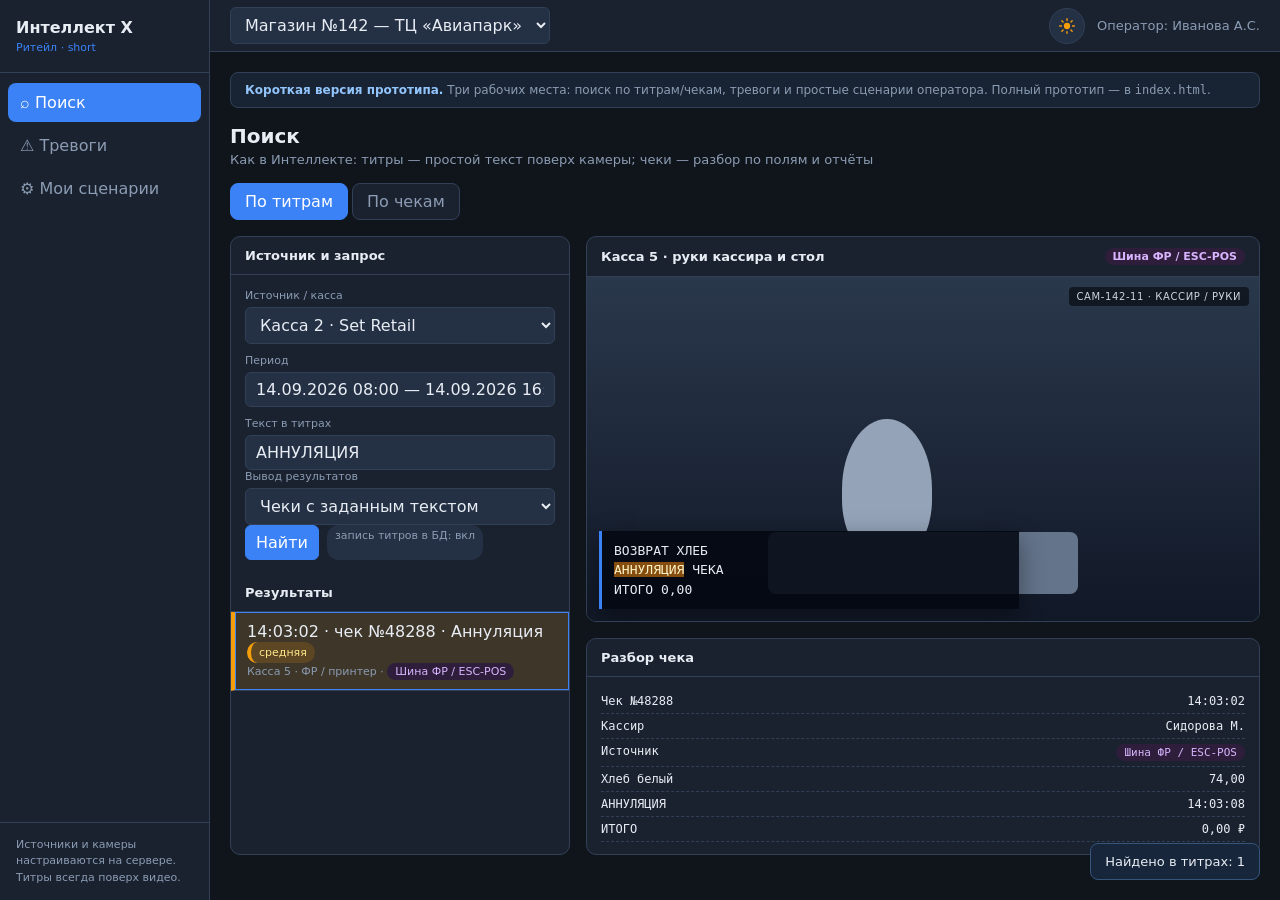
==== prototype/short_version.html @ a4938343 "short_version.html" ====
<!DOCTYPE html>
<html lang="ru" data-theme="dark">
<head>
  <meta charset="UTF-8">
  <meta name="viewport" content="width=device-width, initial-scale=1.0">
  <title>Интеллект X — Ритейл · короткая версия</title>
  <style>
    :root, html[data-theme="dark"] {
      --bg: #10151c;
      --surface: #1a2230;
      --surface2: #243044;
      --border: #314057;
      --text: #e8edf4;
      --muted: #8b9cb3;
      --accent: #3b82f6;
      --danger: #ef4444;
      --warning: #f59e0b;
      --success: #22c55e;
      --sidebar: 210px;
      --note-bg: #182433;
      --note-strong: #93c5fd;
      --toast-bg: #17263a;
      --toast-border: #35557d;
      --video-bg: #0a0e14;
      --caption-bg: rgba(3,7,18,.88);
      --cam-tag: #cbd5e1;
      --prio-high-bg: rgba(239,68,68,.16);
      --prio-high-border: #ef4444;
      --prio-high-text: #fecaca;
      --prio-mid-bg: rgba(245,158,11,.16);
      --prio-mid-border: #f59e0b;
      --prio-mid-text: #fde68a;
      --prio-low-bg: rgba(59,130,246,.16);
      --prio-low-border: #3b82f6;
      --prio-low-text: #bfdbfe;
      --src-pos-bg: #1e3a5f; --src-pos-fg: #93c5fd;
      --src-file-bg: #3b2f1e; --src-file-fg: #fcd34d;
      --src-fr-bg: #2e1e3b; --src-fr-fg: #d8b4fe;
      --src-kso-bg: #1e3b2f; --src-kso-fg: #6ee7b7;
      --src-ofd-bg: #1e2f3b; --src-ofd-fg: #7dd3fc;
      --src-scale-bg: #3b1e28; --src-scale-fg: #fda4af;
      --src-video-bg: #2a2438; --src-video-fg: #c4b5fd;
    }
    html[data-theme="light"] {
      --bg: #f3f5f8;
      --surface: #ffffff;
      --surface2: #eef2f7;
      --border: #d5deea;
      --text: #1c2430;
      --muted: #5b6b80;
      --accent: #2563eb;
      --danger: #dc2626;
      --warning: #d97706;
      --success: #16a34a;
      --note-bg: #e8f1ff;
      --note-strong: #1d4ed8;
      --toast-bg: #ffffff;
      --toast-border: #bfd0e8;
      --video-bg: #1a2330;
      --caption-bg: rgba(15,23,42,.88);
      --cam-tag: #e2e8f0;
      --prio-high-bg: #fee2e2;
      --prio-high-border: #dc2626;
      --prio-high-text: #991b1b;
      --prio-mid-bg: #fef3c7;
      --prio-mid-border: #d97706;
      --prio-mid-text: #92400e;
      --prio-low-bg: #dbeafe;
      --prio-low-border: #2563eb;
      --prio-low-text: #1e40af;
      --src-pos-bg: #dbeafe; --src-pos-fg: #1d4ed8;
      --src-file-bg: #fef3c7; --src-file-fg: #92400e;
      --src-fr-bg: #ede9fe; --src-fr-fg: #6d28d9;
      --src-kso-bg: #d1fae5; --src-kso-fg: #047857;
      --src-ofd-bg: #e0f2fe; --src-ofd-fg: #0369a1;
      --src-scale-bg: #ffe4e6; --src-scale-fg: #be123c;
      --src-video-bg: #ede9fe; --src-video-fg: #5b21b6;
    }
    * { box-sizing: border-box; margin: 0; padding: 0; }
    body {
      font-family: "Segoe UI", system-ui, sans-serif;
      background: var(--bg);
      color: var(--text);
      min-height: 100vh;
      display: flex;
    }
    button, select, input { font: inherit; }
    .sidebar {
      width: var(--sidebar);
      background: var(--surface);
      border-right: 1px solid var(--border);
      display: flex;
      flex-direction: column;
      flex-shrink: 0;
    }
    .logo { padding: 18px 16px; border-bottom: 1px solid var(--border); font-weight: 700; }
    .logo span { display: block; margin-top: 4px; color: var(--accent); font-size: 11px; font-weight: 500; }
    .nav { padding: 10px 8px; flex: 1; }
    .nav-item {
      width: 100%; display: flex; align-items: center; gap: 10px;
      padding: 10px 12px; margin-bottom: 4px; border: 0; border-radius: 8px;
      background: none; color: var(--muted); text-align: left; cursor: pointer;
    }
    .nav-item:hover { background: var(--surface2); color: var(--text); }
    .nav-item.active { background: var(--accent); color: #fff; }
    .sidebar-footer { padding: 14px 16px; border-top: 1px solid var(--border); font-size: 11px; color: var(--muted); line-height: 1.5; }
    .main { flex: 1; min-width: 0; display: flex; flex-direction: column; }
    .topbar {
      height: 52px; padding: 0 20px; display: flex; align-items: center; justify-content: space-between;
      background: var(--surface); border-bottom: 1px solid var(--border);
    }
    .store-select, .field, .btn {
      background: var(--surface2); border: 1px solid var(--border); color: var(--text);
      border-radius: 6px; padding: 7px 10px;
    }
    .content { flex: 1; overflow: auto; padding: 20px; }
    .screen { display: none; }
    .screen.active { display: block; }
    h1 { font-size: 20px; font-weight: 600; }
    .subtitle { color: var(--muted); font-size: 13px; margin: 4px 0 16px; }
    .topbar-right { display: flex; align-items: center; gap: 12px; }
    .theme-btn {
      width: 36px; height: 36px; border-radius: 50%;
      border: 1px solid var(--border); background: var(--surface2);
      color: var(--warning); display: grid; place-items: center; cursor: pointer;
    }
    .theme-btn:hover { border-color: var(--warning); }
    .theme-btn svg { width: 18px; height: 18px; fill: currentColor; }
    html[data-theme="light"] .theme-btn { color: #ca8a04; background: #fff7d6; }
    .note {
      background: var(--note-bg); border: 1px solid var(--border); border-radius: 8px;
      padding: 10px 14px; font-size: 12px; color: var(--muted); margin-bottom: 16px;
    }
    .note strong { color: var(--note-strong); }
    .panel { background: var(--surface); border: 1px solid var(--border); border-radius: 10px; overflow: hidden; }
    .panel-h {
      display: flex; justify-content: space-between; align-items: center; gap: 10px;
      padding: 11px 14px; border-bottom: 1px solid var(--border); font-size: 13px; font-weight: 600;
    }
    .mode-switch { display: flex; gap: 4px; margin-bottom: 16px; }
    .mode-btn {
      padding: 8px 14px; border-radius: 8px; border: 1px solid var(--border);
      background: var(--surface); color: var(--muted); cursor: pointer;
    }
    .mode-btn.active { background: var(--accent); border-color: var(--accent); color: #fff; }
    .workspace { display: grid; grid-template-columns: 340px 1fr; gap: 16px; }
    .form-stack { display: grid; gap: 10px; padding: 14px; }
    .form-group label { display: block; font-size: 11px; color: var(--muted); margin-bottom: 5px; }
    .field, .store-select { width: 100%; }
    .btn { cursor: pointer; }
    .btn-primary { background: var(--accent); border-color: var(--accent); color: #fff; }
    .btn-ghost { background: transparent; }
    .btn-danger { background: transparent; color: #fca5a5; border-color: #7f1d1d; }
    .row { display: flex; gap: 8px; flex-wrap: wrap; }
    .video {
      position: relative; aspect-ratio: 16/8.2; background: var(--video-bg);
      display: flex; align-items: center; justify-content: center; overflow: hidden;
    }
    .video-scene { position: absolute; inset: 0; }
    .video-scene::before, .video-scene::after { content: ""; position: absolute; border-radius: 50% 50% 42% 42%; }
    .video-scene.cashier { background: linear-gradient(#2a384c, #111827); }
    .video-scene.cashier::before { width: 90px; height: 140px; left: 38%; bottom: 18%; background: #94a3b8; }
    .video-scene.cashier::after { width: 46%; height: 18%; left: 27%; bottom: 8%; background: #64748b; border-radius: 8px; }
    .video-scene.pair { background: linear-gradient(#2a384c, #111827); }
    .video-scene.pair::before { width: 80px; height: 130px; left: 28%; bottom: 16%; background: #94a3b8; }
    .video-scene.pair::after { width: 80px; height: 130px; left: 54%; bottom: 16%; background: #fca5a5; }
    .video-scene.gate { background: linear-gradient(#2a384c, #111827); }
    .video-scene.gate::before, .video-scene.gate::after { width: 18px; height: 70%; top: 15%; background: #ef4444; border-radius: 4px; }
    .video-scene.gate::before { left: 22%; }
    .video-scene.gate::after { right: 22%; }
    .cam-tag {
      position: absolute; top: 10px; right: 10px; z-index: 2;
      font-size: 10px; letter-spacing: .06em; color: var(--cam-tag);
      background: rgba(0,0,0,.55); padding: 4px 8px; border-radius: 4px;
    }
    .caption {
      position: absolute; left: 12px; bottom: 12px; z-index: 2; width: min(420px, calc(100% - 24px));
      background: var(--caption-bg); border-left: 3px solid var(--accent); color: #e8edf4;
      padding: 10px 12px; font-family: Consolas, "Cascadia Mono", monospace;
      font-size: 13px; line-height: 1.5; white-space: pre-wrap;
      box-shadow: 0 8px 24px rgba(0,0,0,.4);
    }
    .caption .hit { background: #854d0e; color: #fef3c7; }
    .caption .risk { color: #fca5a5; font-weight: 700; }
    .source {
      display: inline-flex; align-items: center; gap: 6px;
      font-size: 11px; border-radius: 12px; padding: 2px 8px; white-space: nowrap;
    }
    .src-pos { background: var(--src-pos-bg); color: var(--src-pos-fg); }
    .src-file { background: var(--src-file-bg); color: var(--src-file-fg); }
    .src-fr { background: var(--src-fr-bg); color: var(--src-fr-fg); }
    .src-kso { background: var(--src-kso-bg); color: var(--src-kso-fg); }
    .src-ofd { background: var(--src-ofd-bg); color: var(--src-ofd-fg); }
    .src-scale { background: var(--src-scale-bg); color: var(--src-scale-fg); }
    .src-video { background: var(--src-video-bg); color: var(--src-video-fg); }
    .prio-high { background: var(--prio-high-bg); border-left: 4px solid var(--prio-high-border); }
    .prio-mid { background: var(--prio-mid-bg); border-left: 4px solid var(--prio-mid-border); }
    .prio-low { background: var(--prio-low-bg); border-left: 4px solid var(--prio-low-border); }
    .chip.prio-high { background: var(--prio-high-bg); color: var(--prio-high-text); }
    .chip.prio-mid { background: var(--prio-mid-bg); color: var(--prio-mid-text); }
    .chip.prio-low { background: var(--prio-low-bg); color: var(--prio-low-text); }
    .legend { display: flex; gap: 8px; flex-wrap: wrap; margin: -6px 0 16px; }
    tr.prio-high td, tr.prio-mid td, tr.prio-low td { background: inherit; }
    table { width: 100%; border-collapse: collapse; font-size: 12px; }
    th, td { padding: 9px 12px; text-align: left; border-bottom: 1px solid var(--border); }
    th { color: var(--muted); font-weight: 500; }
    tr.clickable { cursor: pointer; }
    tr.clickable:hover td, tr.clickable.active td { background: rgba(59,130,246,.12); }
    .result-item, .alert-item, .scenario-item {
      padding: 10px 12px; border-bottom: 1px solid var(--border); cursor: pointer;
    }
    .result-item:hover, .alert-item:hover, .scenario-item:hover,
    .result-item.active, .alert-item.active, .scenario-item.active { box-shadow: inset 0 0 0 1px var(--accent); }
    .scenario-item:hover, .scenario-item.active { background: var(--surface2); }
    .meta { color: var(--muted); font-size: 11px; margin-top: 3px; }
    .receipt { padding: 12px 14px; font-family: Consolas, "Cascadia Mono", monospace; font-size: 12px; }
    .receipt-line { display: flex; justify-content: space-between; padding: 5px 0; border-bottom: 1px dashed var(--border); }
    .chip { font-size: 11px; padding: 4px 8px; border-radius: 12px; background: var(--surface2); color: var(--muted); }
    .severity { width: 4px; border-radius: 2px; }
    .sev-high { background: var(--danger); }
    .sev-mid { background: var(--warning); }
    .sev-low { background: var(--accent); }
    .alert-row { display: grid; grid-template-columns: 4px 1fr auto; gap: 10px; align-items: start; }
    .grid-2 { display: grid; grid-template-columns: minmax(280px, 1fr) minmax(360px, 1fr); gap: 16px; }
    .alerts-grid { grid-template-columns: minmax(300px, 420px) minmax(0, 1fr); }
    .hidden { display: none !important; }
    .toast {
      position: fixed; right: 20px; bottom: 20px; z-index: 20;
      padding: 10px 14px; border-radius: 8px; border: 1px solid var(--toast-border);
      background: var(--toast-bg); color: var(--text); font-size: 13px; opacity: 0; transform: translateY(8px); transition: .2s;
    }
    .toast.show { opacity: 1; transform: none; }
    @media (max-width: 1100px) {
      .workspace, .grid-2 { grid-template-columns: 1fr; }
      .sidebar { width: 64px; }
      .logo, .nav-item { font-size: 0; }
      .logo span, .sidebar-footer { display: none; }
      .nav-item { justify-content: center; }
    }
  </style>
</head>
<body>
  <aside class="sidebar">
    <div class="logo">
      Интеллект X
      <span>Ритейл · short</span>
    </div>
    <nav class="nav">
      <button class="nav-item active" data-screen="search">⌕ Поиск</button>
      <button class="nav-item" data-screen="alerts">⚠ Тревоги</button>
      <button class="nav-item" data-screen="scenarios">⚙ Мои сценарии</button>
    </nav>
    <div class="sidebar-footer">
      Источники и камеры настраиваются на сервере.<br>
      Титры всегда поверх видео.
    </div>
  </aside>

  <div class="main">
    <header class="topbar">
      <select class="store-select" style="width:auto;min-width:280px">
        <option>Магазин №142 — ТЦ «Авиапарк»</option>
        <option>Магазин №089 — СПб, Невский</option>
      </select>
      <div class="topbar-right">
        <button class="theme-btn" id="theme-btn" type="button" title="Светлая / тёмная тема" aria-label="Переключить тему">
          <svg viewBox="0 0 24 24" aria-hidden="true">
            <circle cx="12" cy="12" r="4.2"/>
            <path d="M12 2.2v2.4M12 19.4v2.4M2.2 12h2.4M19.4 12h2.4M5.1 5.1l1.7 1.7M17.2 17.2l1.7 1.7M5.1 18.9l1.7-1.7M17.2 6.8l1.7-1.7" fill="none" stroke="currentColor" stroke-width="1.8" stroke-linecap="round"/>
          </svg>
        </button>
        <span style="font-size:13px;color:var(--muted)">Оператор: Иванова А.С.</span>
      </div>
    </header>

    <div class="content">
      <div class="note">
        <strong>Короткая версия прототипа.</strong>
        Три рабочих места: поиск по титрам/чекам, тревоги и простые сценарии оператора.
        Полный прототип — в <code>index.html</code>.
      </div>

      <section id="screen-search" class="screen active">
        <h1>Поиск</h1>
        <p class="subtitle">Как в Интеллекте: титры — простой текст поверх камеры; чеки — разбор по полям и отчёты</p>

        <div class="mode-switch">
          <button class="mode-btn active" data-mode="captions">По титрам</button>
          <button class="mode-btn" data-mode="receipts">По чекам</button>
        </div>

        <div class="workspace">
          <div class="panel">
            <div class="panel-h">Источник и запрос</div>
            <div class="form-stack">
              <div class="form-group">
                <label>Источник / касса</label>
                <select id="source-select" class="field"></select>
              </div>
              <div class="form-group">
                <label>Период</label>
                <input class="field" value="14.09.2026 08:00 — 14.09.2026 16:00">
              </div>

              <div id="captions-query">
                <div class="form-group">
                  <label>Текст в титрах</label>
                  <input id="caption-q" class="field" value="АННУЛЯЦИЯ">
                </div>
                <div class="form-group">
                  <label>Вывод результатов</label>
                  <select class="field">
                    <option>Чеки с заданным текстом</option>
                    <option>Отдельные титры с заданным текстом</option>
                  </select>
                </div>
                <div class="row">
                  <button class="btn btn-primary" onclick="runCaptionSearch()">Найти</button>
                  <span class="chip">запись титров в БД: вкл</span>
                </div>
              </div>

              <div id="receipts-query" class="hidden">
                <div class="form-group">
                  <label>Тип отчёта</label>
                  <select id="report-type" class="field">
                    <option value="all">№01 Список всех чеков</option>
                    <option value="number">№04 Поиск по номеру чека</option>
                    <option value="cashier">№06 / №16 По кассиру</option>
                    <option value="sku">№07 / №15 По артикулу или товару</option>
                    <option value="and">№13 Список чеков по товарам (и)</option>
                    <option value="returns">Возвраты и аннуляции</option>
                    <option value="amount">Чеки по сумме</option>
                  </select>
                </div>
                <div id="report-params"></div>
                <button class="btn btn-primary" onclick="runReceiptSearch()">Найти</button>
              </div>
            </div>
            <div class="panel-h">Результаты</div>
            <div id="results"></div>
          </div>

          <div>
            <div class="panel" style="margin-bottom:16px">
              <div class="panel-h">
                <span id="player-title">Касса 2 · вид на кассира и руки</span>
                <span id="player-source" class="source src-pos">Кассовое ПО</span>
              </div>
              <div class="video">
                <div id="player-scene" class="video-scene cashier"></div>
                <div id="player-cam" class="cam-tag">CAM-142-09 · КАССИР / РУКИ</div>
                <div id="player-caption" class="caption"></div>
              </div>
            </div>
            <div class="panel">
              <div class="panel-h">Разбор чека</div>
              <div id="receipt-view"></div>
            </div>
          </div>
        </div>
      </section>

      <section id="screen-alerts" class="screen">
        <h1>Тревоги</h1>
        <p class="subtitle">События из конструктора сценариев: связка аналитики и чека либо только видео</p>
        <div class="legend">
          <span class="chip prio-high">высокая</span>
          <span class="chip prio-mid">средняя</span>
          <span class="chip prio-low">низкая</span>
        </div>
        <div class="grid-2 alerts-grid">
          <div class="panel">
            <div class="panel-h">Очередь · смена</div>
            <div id="alert-list"></div>
          </div>
          <div>
            <div class="panel" style="margin-bottom:16px">
              <div class="panel-h">
                <span id="alert-title">Выберите тревогу</span>
                <span id="alert-source" class="source src-video">Видео</span>
              </div>
              <div class="video">
                <div id="alert-scene" class="video-scene pair"></div>
                <div id="alert-cam" class="cam-tag">КАМЕРА</div>
                <div id="alert-caption" class="caption">Титры появятся, если у события есть кассовый поток</div>
              </div>
            </div>
            <div class="panel">
              <div class="panel-h">Почему сработало</div>
              <div id="alert-why" style="padding:14px;font-size:13px;line-height:1.6;color:var(--muted)"></div>
            </div>
          </div>
        </div>
      </section>

      <section id="screen-scenarios" class="screen">
        <h1>Мои сценарии</h1>
        <p class="subtitle">Серверные правила уже подключены. Оператор создаёт, правит и удаляет только свои простые сценарии</p>
        <div class="grid-2">
          <div class="panel">
            <div class="panel-h">Список</div>
            <div id="scenario-list"></div>
          </div>
          <div class="panel">
            <div class="panel-h" id="scenario-form-title">Новый сценарий</div>
            <div class="form-stack">
              <div class="form-group">
                <label>Название</label>
                <input id="sc-name" class="field" placeholder="Например, возврат без покупателя">
              </div>
              <div class="form-group">
                <label>Источник</label>
                <select id="sc-source" class="field"></select>
              </div>
              <div class="form-group">
                <label>Если на видео</label>
                <select id="sc-video" class="field">
                  <option value="customer">Есть покупатель в зоне кассы</option>
                  <option value="no-customer">Нет покупателя в зоне кассы</option>
                  <option value="hands-up">Поднятые руки в зоне рамок</option>
                  <option value="scan-move">Движение через зону сканера</option>
                  <option value="cash">Наличные в зоне кассы</option>
                  <option value="any">Любое / не учитывать</option>
                </select>
              </div>
              <div class="form-group">
                <label>И по чеку</label>
                <select id="sc-pos" class="field">
                  <option value="no-receipt">Нет чека / нет оплаты</option>
                  <option value="any-receipt">Есть чек или кассовая операция</option>
                  <option value="void">Аннуляция / возврат</option>
                  <option value="drawer">Открытие денежного ящика</option>
                  <option value="no-item">Нет добавления товара</option>
                  <option value="ignore">Не учитывать чек</option>
                </select>
              </div>
              <div class="form-group">
                <label>Окно, сек</label>
                <input id="sc-window" class="field" type="number" value="15">
              </div>
              <div class="row">
                <button class="btn btn-primary" onclick="saveScenario()">Сохранить</button>
                <button class="btn btn-ghost" onclick="resetScenario()">Сбросить</button>
                <button id="sc-delete" class="btn btn-danger hidden" onclick="deleteScenario()">Удалить</button>
              </div>
              <div class="meta">Серверные шаблоны: пронос над рамкой, расхождение КСО, быстрый набор в зале — только для использования, без правки.</div>
            </div>
          </div>
        </div>
      </section>
    </div>
  </div>

  <div id="toast" class="toast"></div>

  <script>
    const sources = [
      { id: "pos-2", name: "Касса 2 · Set Retail", kind: "pos", badge: "Кассовое ПО", cls: "src-pos", cam: "CAM-142-09 · КАССИР / РУКИ", scene: "cashier", view: "Касса 2 · вид на кассира и руки" },
      { id: "file-1c", name: "Касса 1 · выгрузка 1С", kind: "file", badge: "Файл 1С → Gateway", cls: "src-file", cam: "CAM-142-08 · КАССИР / ПОКУПАТЕЛЬ", scene: "pair", view: "Касса 1 · кассир и покупатель" },
      { id: "fr-5", name: "Касса 5 · ФР / принтер", kind: "fr", badge: "Шина ФР / ESC-POS", cls: "src-fr", cam: "CAM-142-11 · КАССИР / РУКИ", scene: "cashier", view: "Касса 5 · руки кассира и стол" },
      { id: "kso-2", name: "КСО-2", kind: "kso", badge: "КСО", cls: "src-kso", cam: "CAM-142-17 · СВЕРХУ, КСО + ПОКУПАТЕЛЬ", scene: "pair", view: "КСО-2 · сверху на площадку и покупателя" },
      { id: "ofd", name: "Сеть · лента ОФД", kind: "ofd", badge: "ОФД", cls: "src-ofd", cam: "CAM-142-09 · КАССИР / РУКИ", scene: "cashier", view: "Касса по ФН из ОФД · кассир и руки" },
      { id: "scale", name: "Весы у кассы 3", kind: "scale", badge: "Весовой терминал", cls: "src-scale", cam: "CAM-142-10 · КАССИР / ПОКУПАТЕЛЬ", scene: "pair", view: "Касса 3 · весы, кассир и покупатель" }
    ];

    const receipts = [
      { id: "48291", time: "14:12:41", source: "kso-2", cashier: "—", total: "259,90", status: "Тревога", sev: "high", text: "МОЛОКО 3.2%\nРАСХОЖДЕНИЕ X=5 / Y=1\nИТОГО 259,90", parsed: [["Хлеб белый ×1", "74,00"], ["Молоко 3.2% ×1", "89,90"], ["Расхождение X=5 / Y=1", "14:12:05"], ["ИТОГО", "259,90 ₽"]], hit: "РАСХОЖДЕНИЕ" },
      { id: "48290", time: "14:09:18", source: "pos-2", cashier: "Петров С.", total: "1 842,50", status: "Закрыт", text: "СКАНИРОВАНИЕ СЫР 45%\nОПЛАТА КАРТА\nИТОГО 1842,50", parsed: [["Сыр 45% ×1", "420,00"], ["Кофе зерно ×1", "890,00"], ["Оплата карта", "1 842,50"], ["ИТОГО", "1 842,50 ₽"]] },
      { id: "48288", time: "14:03:02", source: "fr-5", cashier: "Сидорова М.", total: "435,00", status: "Аннуляция", sev: "mid", text: "ВОЗВРАТ ХЛЕБ\nАННУЛЯЦИЯ ЧЕКА\nИТОГО 0,00", parsed: [["Хлеб белый", "74,00"], ["АННУЛЯЦИЯ", "14:03:08"], ["ИТОГО", "0,00 ₽"]], hit: "АННУЛЯЦИЯ" },
      { id: "48285", time: "13:48:10", source: "file-1c", cashier: "Петров С.", total: "719,30", status: "Импорт 1С", sev: "low", text: "ЧЕК ИЗ ВЫГРУЗКИ 1С\nВОЗВРАТ МОЛОКО\nИТОГО 719,30", parsed: [["Молоко 3.2%", "89,90"], ["Возврат", "13:48:10"], ["ИТОГО", "719,30 ₽"]], hit: "ВОЗВРАТ" },
      { id: "48280", time: "13:21:44", source: "ofd", cashier: "Козлов А.", total: "3 105,20", status: "ОФД", text: "ФД 118204  ФН 9999\nОПЛАТА НАЛ\nИТОГО 3105,20", parsed: [["Набор продуктов", "3 105,20"], ["Оплата нал", "3 105,20"], ["ИТОГО", "3 105,20 ₽"]] },
      { id: "W-104", time: "13:10:05", source: "scale", cashier: "Сидорова М.", total: "186,40", status: "Вес", text: "ВЕС 1.240 КГ\nБананы\nСУММА 186,40", parsed: [["Бананы 1,240 кг", "186,40"], ["ИТОГО", "186,40 ₽"]] }
    ];

    const alerts = [
      { id: "a1", time: "14:18", title: "Покупатель в зоне без чека", sev: "high", source: "kso-2", kind: "mix", caption: "14:18  ПОКУПАТЕЛЬ В ЗОНЕ\nЧЕК НЕ ОТКРЫТ\nОПЕРАЦИЙ НЕТ", why: "Аналитика: человек стоит у КСО дольше 20 сек. Чек не открыт и не закрыт. Типичный сценарий «обслуживание / набор без подтверждения покупки»." },
      { id: "a2", time: "14:03", title: "Чек без покупателя", sev: "high", source: "fr-5", kind: "mix", caption: "14:03  АННУЛЯЦИЯ ЧЕКА\nПОКУПАТЕЛЯ НЕТ\nИТОГО 0,00", why: "С шины ФР пришла аннуляция. Детектор присутствия в зоне покупателя не сработал 8 сек. Камера смотрит на кассира и руки — покупателя в кадре нет." },
      { id: "a3", time: "13:55", title: "Руки над рамкой на выходе", sev: "mid", source: null, cam: "CAM-142-01 · ВХОД / ВЫХОД", scene: "gate", view: "Рамки входа/выхода", kind: "video", why: "Только видеоаналитика. В зоне антикражных рамок человек с поднятыми руками — товар проносят поверх сканирующего контура. Кассового потока нет, титры не накладываются." },
      { id: "a4", time: "13:41", title: "Пронос мимо сканера", sev: "mid", source: "pos-2", kind: "mix", caption: "13:41  ДВИЖЕНИЕ У СКАНЕРА\nДОБАВЛЕНИЯ ТОВАРА НЕТ\nЧЕК №48290 ОТКРЫТ", why: "Движение товара через зону рук кассира есть, строка «добавление товара» в чеке не появилась за 2 сек." },
      { id: "a5", time: "13:22", title: "Ящик открыт без оплаты", sev: "mid", source: "pos-2", kind: "mix", caption: "13:22  ОТКРЫТИЕ ЯЩИКА\nОПЛАТЫ НЕТ\nПОКУПАТЕЛЯ НЕТ", why: "POS: открытие денежного ящика. В окне 15 сек нет оплаты наличными и нет покупателя." },
      { id: "a6", time: "12:58", title: "Быстрый набор у стеллажа", sev: "low", source: null, cam: "CAM-142-12 · ЗАЛ", scene: "pair", view: "Стеллаж молочной зоны", kind: "video", why: "Только аналитика зала: 4 движения руки к полке за 5 сек. Чека нет — событие готовит кражу до кассы." }
    ];

    let mode = "captions";
    let selectedReceipt = receipts[2];
    let editingScenario = null;
    let scenarios = [
      { id: 1, name: "Покупатель без чека на КСО", source: "kso-2", video: "customer", pos: "no-receipt", window: 20 },
      { id: 2, name: "Аннуляция без покупателя", source: "fr-5", video: "no-customer", pos: "void", window: 10 }
    ];

    function toast(text) {
      const el = document.getElementById("toast");
      el.textContent = text;
      el.classList.add("show");
      clearTimeout(window.toastTimer);
      window.toastTimer = setTimeout(() => el.classList.remove("show"), 2000);
    }

    function sourceById(id) { return sources.find(s => s.id === id); }

    function fillSourceSelects() {
      const opts = sources.map(s => `<option value="${s.id}">${s.name}</option>`).join("");
      document.getElementById("source-select").innerHTML = opts;
      document.getElementById("sc-source").innerHTML = `<option value="all">Все источники магазина</option>` + opts;
    }

    function highlight(text, hit) {
      if (!hit) return text;
      return text.replace(hit, `<span class="hit">${hit}</span>`);
    }

    function renderPlayer(receiptId) {
      const rec = receipts.find(r => r.id === receiptId) || selectedReceipt;
      selectedReceipt = rec;
      const src = sourceById(rec.source);
      document.getElementById("player-title").textContent = src.view;
      document.getElementById("player-source").className = "source " + src.cls;
      document.getElementById("player-source").textContent = src.badge;
      document.getElementById("player-scene").className = "video-scene " + src.scene;
      document.getElementById("player-cam").textContent = src.cam;
      document.getElementById("player-caption").innerHTML = highlight(rec.text, rec.hit);
      document.getElementById("receipt-view").innerHTML = `
        <div class="receipt">
          <div class="receipt-line"><span>Чек №${rec.id}</span><span>${rec.time}</span></div>
          <div class="receipt-line"><span>Кассир</span><span>${rec.cashier}</span></div>
          <div class="receipt-line"><span>Источник</span><span class="source ${src.cls}">${src.badge}</span></div>
          ${rec.parsed.map(([a,b]) => `<div class="receipt-line"><span>${a}</span><span>${b}</span></div>`).join("")}
        </div>`;
    }

    function prioClass(sev) { return sev ? "prio-" + sev : ""; }

    function resultHtml(list) {
      return list.map(r => {
        const src = sourceById(r.source);
        return `<div class="result-item ${prioClass(r.sev)} ${r.id === selectedReceipt.id ? "active" : ""}" onclick="renderPlayer('${r.id}'); markResult(this)">
          <div>${r.time} · чек №${r.id} · ${r.status}${r.sev ? ` <span class="chip ${prioClass(r.sev)}">${r.sev === "high" ? "высокая" : r.sev === "mid" ? "средняя" : "низкая"}</span>` : ""}</div>
          <div class="meta">${src.name} · <span class="source ${src.cls}">${src.badge}</span></div>
        </div>`;
      }).join("");
    }

    function markResult(el) {
      el.parentElement.querySelectorAll(".result-item").forEach(i => i.classList.remove("active"));
      el.classList.add("active");
      toast("Архив перемотан к титру");
    }

    function runCaptionSearch() {
      const q = document.getElementById("caption-q").value.toUpperCase();
      const srcId = document.getElementById("source-select").value;
      const found = receipts.filter(r => r.source === srcId && r.text.toUpperCase().includes(q));
      const list = found.length ? found : receipts.filter(r => r.text.toUpperCase().includes(q));
      document.getElementById("results").innerHTML = resultHtml(list.length ? list : receipts.slice(0, 3));
      if (list[0]) renderPlayer(list[0].id);
      toast("Найдено в титрах: " + (list.length || receipts.length));
    }

    function reportParams() {
      const type = document.getElementById("report-type").value;
      const map = {
        all: "",
        number: `<div class="form-group"><label>Номер чека</label><input class="field" value="48288"></div>`,
        cashier: `<div class="form-group"><label>Кассир</label><input class="field" value="Сидорова М."></div>`,
        sku: `<div class="form-group"><label>Артикул / товар</label><input class="field" value="МОЛОКО"></div>`,
        and: `<div class="form-group"><label>Товар 1</label><input class="field" value="Хлеб"></div><div class="form-group"><label>Товар 2</label><input class="field" value="Молоко"></div>`,
        returns: "",
        amount: `<div class="form-group"><label>Сумма от</label><input class="field" value="400"></div>`
      };
      document.getElementById("report-params").innerHTML = map[type];
    }

    function runReceiptSearch() {
      const type = document.getElementById("report-type").value;
      let list = receipts;
      if (type === "number") list = receipts.filter(r => r.id === "48288");
      if (type === "cashier") list = receipts.filter(r => r.cashier.includes("Сидорова"));
      if (type === "sku") list = receipts.filter(r => /МОЛОКО|Молоко/.test(r.text + r.parsed.join()));
      if (type === "returns") list = receipts.filter(r => /АННУЛЯЦИЯ|ВОЗВРАТ/.test(r.text));
      if (type === "and") list = receipts.filter(r => /Хлеб/.test(JSON.stringify(r.parsed)) && /Молоко|МОЛОКО/.test(r.text + JSON.stringify(r.parsed)));
      document.getElementById("results").innerHTML = `
        <table>
          <thead><tr><th>Время</th><th>Чек</th><th>Кассир</th><th>Сумма</th><th>Источник</th></tr></thead>
          <tbody>${list.map(r => {
            const src = sourceById(r.source);
            return `<tr class="clickable ${prioClass(r.sev)} ${r.id === selectedReceipt.id ? "active" : ""}" onclick="renderPlayer('${r.id}')">
              <td>${r.time}</td><td>№${r.id}</td><td>${r.cashier}</td><td>${r.total}</td>
              <td><span class="source ${src.cls}">${src.badge}</span>${r.sev ? ` <span class="chip ${prioClass(r.sev)}">${r.sev === "high" ? "высокая" : r.sev === "mid" ? "средняя" : "низкая"}</span>` : ""}</td></tr>`;
          }).join("")}</tbody>
        </table>`;
      if (list[0]) renderPlayer(list[0].id);
      toast("Отчёт построен: " + list.length + " чек.");
    }

    function renderAlerts() {
      document.getElementById("alert-list").innerHTML = alerts.map((a, i) => `
        <div class="alert-item ${prioClass(a.sev)} ${i === 0 ? "active" : ""}" onclick="openAlert('${a.id}', this)">
          <div class="alert-row">
            <div class="severity sev-${a.sev === "high" ? "high" : a.sev === "mid" ? "mid" : "low"}"></div>
            <div>
              <div>${a.title}</div>
              <div class="meta">${a.time} · ${a.kind === "video" ? "только аналитика" : "аналитика + чек"}</div>
            </div>
            <span class="chip ${prioClass(a.sev)}">${a.sev === "high" ? "высокая" : a.sev === "mid" ? "средняя" : "низкая"}</span>
          </div>
        </div>`).join("");
      openAlert(alerts[0].id);
    }

    function openAlert(id, el) {
      if (el) {
        document.querySelectorAll(".alert-item").forEach(i => i.classList.remove("active"));
        el.classList.add("active");
      }
      const a = alerts.find(x => x.id === id);
      const src = a.source ? sourceById(a.source) : null;
      document.getElementById("alert-title").innerHTML = `${a.title} <span class="chip ${prioClass(a.sev)}">${a.sev === "high" ? "высокая" : a.sev === "mid" ? "средняя" : "низкая"}</span>`;
      document.getElementById("alert-caption").style.borderLeftColor = a.sev === "high" ? "var(--prio-high-border)" : a.sev === "mid" ? "var(--prio-mid-border)" : "var(--prio-low-border)";
      document.getElementById("alert-scene").className = "video-scene " + (src ? src.scene : a.scene);
      document.getElementById("alert-cam").textContent = src ? src.cam : a.cam;
      const badge = document.getElementById("alert-source");
      if (src) {
        badge.className = "source " + src.cls;
        badge.textContent = src.badge;
        document.getElementById("alert-caption").innerHTML = a.caption || "Титры источника";
      } else {
        badge.className = "source src-video";
        badge.textContent = "Только видео";
        document.getElementById("alert-caption").textContent = "Кассового потока нет · титры не пишутся";
      }
      document.getElementById("alert-why").textContent = a.why;
    }

    function renderScenarios() {
      document.getElementById("scenario-list").innerHTML = scenarios.map(s => `
        <div class="scenario-item ${editingScenario === s.id ? "active" : ""}" onclick="editScenario(${s.id})">
          <div>${s.name}</div>
          <div class="meta">окно ${s.window} сек · ${s.source === "all" ? "все источники" : sourceById(s.source).name}</div>
        </div>`).join("") || `<div class="result-item"><div class="meta">Пока нет своих сценариев</div></div>`;
    }

    function editScenario(id) {
      const s = scenarios.find(x => x.id === id);
      editingScenario = id;
      document.getElementById("scenario-form-title").textContent = "Редактирование";
      document.getElementById("sc-name").value = s.name;
      document.getElementById("sc-source").value = s.source;
      document.getElementById("sc-video").value = s.video;
      document.getElementById("sc-pos").value = s.pos;
      document.getElementById("sc-window").value = s.window;
      document.getElementById("sc-delete").classList.remove("hidden");
      renderScenarios();
    }

    function resetScenario() {
      editingScenario = null;
      document.getElementById("scenario-form-title").textContent = "Новый сценарий";
      document.getElementById("sc-name").value = "";
      document.getElementById("sc-window").value = 15;
      document.getElementById("sc-delete").classList.add("hidden");
      renderScenarios();
    }

    function saveScenario() {
      const name = document.getElementById("sc-name").value.trim();
      if (!name) return toast("Укажите название");
      const data = {
        name,
        source: document.getElementById("sc-source").value,
        video: document.getElementById("sc-video").value,
        pos: document.getElementById("sc-pos").value,
        window: Number(document.getElementById("sc-window").value)
      };
      if (editingScenario) Object.assign(scenarios.find(s => s.id === editingScenario), data);
      else scenarios.push({ id: Date.now(), ...data });
      resetScenario();
      toast("Сценарий сохранён");
    }

    function deleteScenario() {
      scenarios = scenarios.filter(s => s.id !== editingScenario);
      resetScenario();
      toast("Сценарий удалён");
    }

    function showScreen(id) {
      document.querySelectorAll(".screen").forEach(s => s.classList.remove("active"));
      document.querySelectorAll(".nav-item").forEach(n => n.classList.remove("active"));
      document.getElementById("screen-" + id).classList.add("active");
      document.querySelector(`[data-screen="${id}"]`).classList.add("active");
    }

    document.querySelectorAll(".nav-item").forEach(btn => {
      btn.addEventListener("click", () => showScreen(btn.dataset.screen));
    });
    document.querySelectorAll(".mode-btn").forEach(btn => {
      btn.addEventListener("click", () => {
        mode = btn.dataset.mode;
        document.querySelectorAll(".mode-btn").forEach(b => b.classList.remove("active"));
        btn.classList.add("active");
        document.getElementById("captions-query").classList.toggle("hidden", mode !== "captions");
        document.getElementById("receipts-query").classList.toggle("hidden", mode !== "receipts");
        if (mode === "captions") runCaptionSearch();
        else runReceiptSearch();
      });
    });
    document.getElementById("source-select").addEventListener("change", () => {
      const rec = receipts.find(r => r.source === document.getElementById("source-select").value);
      if (rec) renderPlayer(rec.id);
    });
    document.getElementById("report-type").addEventListener("change", reportParams);

    function applyTheme(theme) {
      document.documentElement.setAttribute("data-theme", theme);
      localStorage.setItem("retail-theme", theme);
    }
    document.getElementById("theme-btn").addEventListener("click", () => {
      applyTheme(document.documentElement.getAttribute("data-theme") === "light" ? "dark" : "light");
    });
    applyTheme(localStorage.getItem("retail-theme") || "dark");

    fillSourceSelects();
    reportParams();
    renderPlayer(selectedReceipt.id);
    runCaptionSearch();
    renderAlerts();
    renderScenarios();
  </script>
</body>
</html>
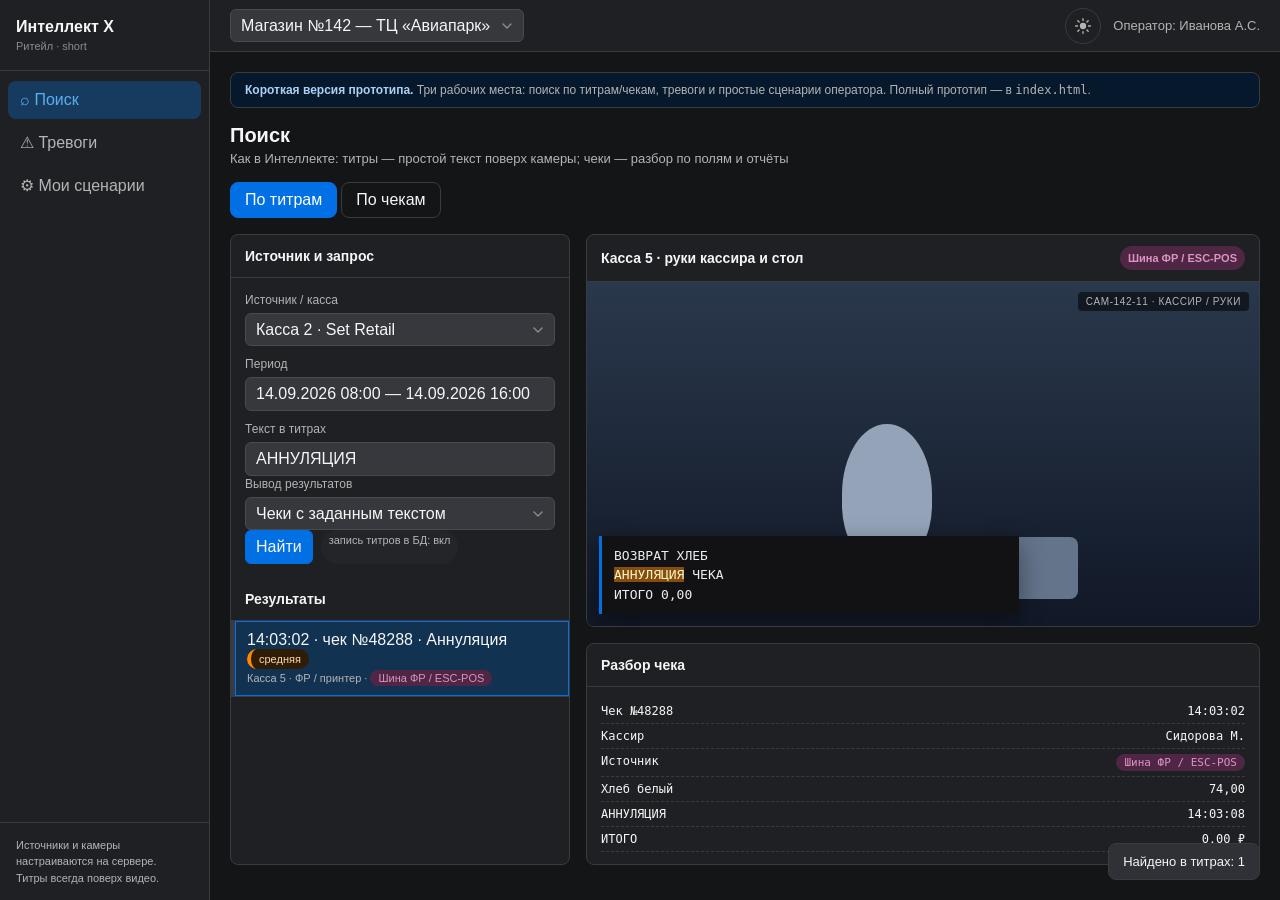
==== commit b9f44b6d: "+design-scheme" ====
--- a/prototype/short_version.html
+++ b/prototype/short_version.html
@@ -238,6 +238,7 @@
       .nav-item { justify-content: center; }
     }
   </style>
+  <link rel="stylesheet" href="../bridge.css">
 </head>
 <body>
   <aside class="sidebar">
--- a/bridge.css
+++ b/bridge.css
@@ -0,0 +1,426 @@
+/* ONE PSIM bridge for Retail prototypes (index.html + short_version.html).
+ * Load AFTER the page's own <style>. Markup, JS and layout stay untouched —
+ * only colour, font, radius, focus and control-state ladders.
+ *
+ * Procedure: ../ONE.PSIM.PrototypeKit/docs/RESTYLE-RULES.md (§0–§4).
+ */
+@import url("theme/one-psim.css");
+@import url("theme/native.css");
+
+/* native.css selectors are :where() (specificity 0). Prototype `select { background: … }`
+ * is a shorthand and would wipe the ComboBox arrow. Restore appearance + arrow here. */
+input[type="checkbox"],
+input[type="radio"] { appearance: none; }
+select.field,
+select.store-select,
+select {
+  appearance: none;
+  padding-right: 2rem;
+  background-image: url("data:image/svg+xml,%3Csvg xmlns='http://www.w3.org/2000/svg' viewBox='0 0 24 24' fill='none' stroke='%238C8C8C' stroke-width='2' stroke-linecap='round' stroke-linejoin='round'%3E%3Cpath d='m6 9 6 6 6-6'/%3E%3C/svg%3E");
+  background-repeat: no-repeat;
+  background-position: right 0.5rem center;
+  background-size: 1rem;
+}
+
+/* ---- §1 variable mapping ----------------------------------------------------
+ * index.html is dark-only (:root, no data-theme until the html hook).
+ * short_version.html toggles html[data-theme].
+ * Kit puts Light on :root; Dark lives on [data-theme=dark]. Mapping therefore
+ * repeats for :root / [data-theme=dark] so the full prototype stays Dark by default.
+ */
+:root,
+[data-theme="dark"],
+html[data-theme="dark"] {
+  --bg: var(--one-canvas);
+  --surface: var(--one-surface);
+  --surface2: var(--one-surface-muted);
+  --border: var(--one-border);
+  --text: var(--one-fg);
+  --muted: var(--one-fg-muted);
+  --accent: var(--one-accent);
+  --accent-hover: var(--one-primary-hover);
+  --danger: var(--one-danger);
+  --warning: var(--one-warning);
+  --success: var(--one-success-icon);
+
+  --note-bg: var(--one-info-bg);
+  --note-strong: var(--one-info-text);
+  --toast-bg: var(--one-popup);
+  --toast-border: var(--one-border);
+  --video-bg: var(--one-canvas);
+  --caption-bg: color-mix(in srgb, var(--one-canvas) 88%, #000);
+  --cam-tag: var(--one-fg-muted);
+
+  --prio-high-bg: var(--one-danger-bg);
+  --prio-high-border: var(--one-danger-icon);
+  --prio-high-text: var(--one-danger-text);
+  --prio-mid-bg: var(--one-warning-bg);
+  --prio-mid-border: var(--one-warning-icon);
+  --prio-mid-text: var(--one-warning-text);
+  --prio-low-bg: var(--one-info-bg);
+  --prio-low-border: var(--one-info-icon);
+  --prio-low-text: var(--one-info-text);
+
+  /* Category badges: palette tint recipe §2.2a (not feedback triples). Dark = 30% hue. */
+  --src-pos-bg: color-mix(in srgb, var(--one-palette-teal) 30%, var(--one-surface));
+  --src-pos-fg: color-mix(in srgb, var(--one-fg) 50%, var(--one-palette-teal));
+  --src-file-bg: color-mix(in srgb, var(--one-palette-purple) 30%, var(--one-surface));
+  --src-file-fg: color-mix(in srgb, var(--one-fg) 50%, var(--one-palette-purple));
+  --src-fr-bg: color-mix(in srgb, var(--one-palette-magenta) 30%, var(--one-surface));
+  --src-fr-fg: color-mix(in srgb, var(--one-fg) 50%, var(--one-palette-magenta));
+  --src-kso-bg: color-mix(in srgb, var(--one-palette-orange) 30%, var(--one-surface));
+  --src-kso-fg: color-mix(in srgb, var(--one-fg) 50%, var(--one-palette-orange));
+  --src-ofd-bg: color-mix(in srgb, var(--one-palette-teal) 30%, var(--one-surface));
+  --src-ofd-fg: color-mix(in srgb, var(--one-fg) 50%, var(--one-palette-teal));
+  --src-scale-bg: color-mix(in srgb, var(--one-palette-magenta) 30%, var(--one-surface));
+  --src-scale-fg: color-mix(in srgb, var(--one-fg) 50%, var(--one-palette-magenta));
+  --src-video-bg: color-mix(in srgb, var(--one-palette-purple) 30%, var(--one-surface));
+  --src-video-fg: color-mix(in srgb, var(--one-fg) 50%, var(--one-palette-purple));
+}
+
+[data-theme="light"],
+html[data-theme="light"] {
+  --bg: var(--one-canvas);
+  --surface: var(--one-surface);
+  --surface2: var(--one-surface-muted);
+  --border: var(--one-surface-subtle);
+  --text: var(--one-fg);
+  --muted: var(--one-fg-muted);
+  --accent: var(--one-accent);
+  --accent-hover: var(--one-primary-hover);
+  --danger: var(--one-danger);
+  --warning: var(--one-warning);
+  --success: var(--one-success-icon);
+
+  --note-bg: var(--one-info-bg);
+  --note-strong: var(--one-info-text);
+  --toast-bg: var(--one-popup);
+  --toast-border: var(--one-border);
+  --video-bg: var(--one-canvas);
+  --caption-bg: color-mix(in srgb, #0b1017 88%, #000);
+  --cam-tag: var(--one-fg-muted);
+
+  --prio-high-bg: var(--one-danger-bg);
+  --prio-high-border: var(--one-danger-icon);
+  --prio-high-text: var(--one-danger-text);
+  --prio-mid-bg: var(--one-warning-bg);
+  --prio-mid-border: var(--one-warning-icon);
+  --prio-mid-text: var(--one-warning-text);
+  --prio-low-bg: var(--one-info-bg);
+  --prio-low-border: var(--one-info-icon);
+  --prio-low-text: var(--one-info-text);
+
+  --src-pos-bg: color-mix(in srgb, var(--one-palette-teal) 16%, var(--one-surface));
+  --src-pos-fg: color-mix(in srgb, var(--one-fg) 50%, var(--one-palette-teal));
+  --src-file-bg: color-mix(in srgb, var(--one-palette-purple) 16%, var(--one-surface));
+  --src-file-fg: color-mix(in srgb, var(--one-fg) 50%, var(--one-palette-purple));
+  --src-fr-bg: color-mix(in srgb, var(--one-palette-magenta) 16%, var(--one-surface));
+  --src-fr-fg: color-mix(in srgb, var(--one-fg) 50%, var(--one-palette-magenta));
+  --src-kso-bg: color-mix(in srgb, var(--one-palette-orange) 16%, var(--one-surface));
+  --src-kso-fg: color-mix(in srgb, var(--one-fg) 50%, var(--one-palette-orange));
+  --src-ofd-bg: color-mix(in srgb, var(--one-palette-teal) 16%, var(--one-surface));
+  --src-ofd-fg: color-mix(in srgb, var(--one-fg) 50%, var(--one-palette-teal));
+  --src-scale-bg: color-mix(in srgb, var(--one-palette-magenta) 16%, var(--one-surface));
+  --src-scale-fg: color-mix(in srgb, var(--one-fg) 50%, var(--one-palette-magenta));
+  --src-video-bg: color-mix(in srgb, var(--one-palette-purple) 16%, var(--one-surface));
+  --src-video-fg: color-mix(in srgb, var(--one-fg) 50%, var(--one-palette-purple));
+}
+
+body { font-family: var(--one-font-ui); background: var(--one-canvas); color: var(--one-fg); }
+
+/* Region boundaries (D-024): Light surface-subtle, Dark --one-border.
+ * --border on :root is already that pair; Dark index uses --one-border. */
+.sidebar,
+.topbar,
+.panel,
+.panel-header,
+.panel-h,
+.search-form { border-color: var(--border); }
+
+th, td,
+.alert-item, .result-item, .scenario-item, .pos-event, .receipt-line {
+  border-color: var(--one-table-row-divider);
+}
+
+/* ---- §2 rules variables cannot express -------------------------------------- */
+
+/* 2.2b panel titles = heading-sm, not tracked caps */
+.panel-header,
+.panel-h {
+  font: var(--one-type-heading-sm);
+  letter-spacing: var(--one-type-heading-sm-tracking);
+  text-transform: none;
+  color: var(--one-fg);
+}
+
+/* 2.3 selection by background only (list / table / receipt). Nav is the D-031 exception. */
+.receipt-row.selected td,
+.receipt-line.active,
+.receipt-line:hover,
+.result-item.active,
+.alert-item.active,
+.scenario-item.active,
+tr.clickable.active td {
+  background: var(--one-accent-soft);
+  color: var(--one-fg);
+}
+.receipt-line.risk { color: var(--one-danger-text); background: var(--one-danger-bg); }
+
+/* 2.5 control borders 1px */
+.field, .store-select, .btn, .btn-ghost, .btn-primary, .btn-danger,
+.mode-btn, .filter-chip, .theme-btn, input, select { border-width: 1px; }
+
+/* 2.6 focus: ring on buttons/nav/tabs; halo on fields */
+.btn:focus-visible,
+.btn-primary:focus-visible,
+.btn-ghost:focus-visible,
+.btn-danger:focus-visible,
+.nav-item:focus-visible,
+.mode-btn:focus-visible,
+.filter-chip:focus-visible,
+.theme-btn:focus-visible,
+.tab:focus-visible,
+.split-tab:focus-visible {
+  outline: 2px solid var(--one-focus-ring);
+  outline-offset: 2px;
+}
+.field:focus,
+.store-select:focus,
+input:not([type="checkbox"]):not([type="radio"]):not([type="range"]):focus,
+select:focus,
+textarea:focus {
+  background-color: var(--one-editor-focus);
+  border-color: var(--one-editor-border-focus);
+  box-shadow: 0 0 0 2px var(--one-focus-halo);
+  outline: none;
+}
+
+/* 2.6 field rest / hover / disabled (background-color, keep select arrow) */
+.field, .store-select,
+input:not([type="checkbox"]):not([type="radio"]):not([type="range"]),
+select, textarea {
+  background-color: var(--one-editor-bg);
+  border-color: var(--one-editor-border);
+  color: var(--one-fg);
+  border-radius: var(--one-radius-container);
+}
+.field:hover:not(:disabled):not(:focus),
+.store-select:hover:not(:disabled):not(:focus),
+input:not([type="checkbox"]):not([type="radio"]):not([type="range"]):hover:not(:disabled):not(:focus),
+select:hover:not(:disabled):not(:focus),
+textarea:hover:not(:disabled):not(:focus) {
+  background-color: var(--one-editor-hover);
+  border-color: var(--one-editor-border-hover);
+}
+input:disabled, select:disabled, textarea:disabled, .field:disabled {
+  background-color: var(--one-editor-disabled);
+  color: var(--one-fg-disabled);
+  border-color: var(--one-border);
+  opacity: 1;
+}
+
+.form-group label {
+  font: var(--one-type-label);
+  letter-spacing: var(--one-type-label-tracking);
+  color: var(--one-fg-muted);
+}
+
+/* 2.8 primary */
+.btn-primary {
+  background: var(--one-accent);
+  color: var(--one-accent-on);
+  border: 1px solid var(--one-accent);
+}
+.btn-primary:hover:not(:disabled) {
+  background: var(--one-primary-hover);
+  border-color: var(--one-primary-hover);
+  color: var(--one-accent-on);
+}
+.btn-primary:active:not(:disabled) {
+  background: var(--one-primary-pressed);
+  border-color: var(--one-primary-pressed);
+  color: var(--one-accent-on);
+}
+
+/* 2.8 outline / ghost — hover fill only; border and label unchanged */
+.btn-ghost {
+  background: transparent;
+  color: var(--one-fg);
+  border: 1px solid var(--one-border);
+}
+.btn-ghost:hover:not(:disabled) {
+  background: var(--one-control-hover);
+  color: var(--one-fg);
+  border-color: var(--one-border);
+}
+.btn-ghost:active:not(:disabled) {
+  background: var(--one-control-pressed);
+  border-color: var(--one-border);
+  color: var(--one-fg);
+}
+
+/* 2.8 subtle for unmarked .btn */
+.btn {
+  color: var(--one-fg);
+  border-radius: var(--one-radius-container);
+}
+.btn:hover:not(:disabled):not(.btn-primary):not(.btn-danger) {
+  background: var(--one-control-hover);
+  color: var(--one-fg);
+}
+.btn:active:not(:disabled):not(.btn-primary):not(.btn-danger) {
+  background: var(--one-control-pressed);
+}
+
+/* 2.8 ToggleButton: mode switch + filter chips (.active = selected) */
+.mode-btn,
+.filter-chip {
+  background: transparent;
+  color: var(--one-fg);
+  border: 1px solid var(--one-border);
+}
+.mode-btn:hover:not(.active),
+.filter-chip:hover:not(.active) {
+  background: var(--one-control-hover);
+  color: var(--one-fg);
+  border-color: var(--one-border);
+}
+.mode-btn.active,
+.filter-chip.active {
+  background: var(--one-accent);
+  color: var(--one-accent-on);
+  border-color: var(--one-accent);
+}
+.mode-btn.active:hover,
+.filter-chip.active:hover {
+  background: var(--one-primary-hover);
+  color: var(--one-accent-on);
+  border-color: var(--one-primary-hover);
+}
+.mode-btn.active:active,
+.filter-chip.active:active {
+  background: var(--one-primary-pressed);
+  color: var(--one-accent-on);
+}
+
+/* Theme button is a glyph action, not an on/off ToggleButton (same as IM). */
+.theme-btn {
+  background: transparent;
+  color: var(--one-fg-muted);
+  border: 1px solid var(--one-border);
+}
+.theme-btn:hover {
+  background: var(--one-control-hover);
+  color: var(--one-fg);
+  border-color: var(--one-border);
+}
+.theme-btn:active { background: var(--one-control-pressed); color: var(--one-fg); }
+html[data-theme="light"] .theme-btn {
+  color: var(--one-fg-muted);
+  background: transparent;
+}
+html[data-theme="light"] .theme-btn:hover {
+  background: var(--one-control-hover);
+  color: var(--one-fg);
+}
+
+/* Side nav + in-page tabs = MuiTab / nav.selected (D-031), not primary fill */
+.nav-item { color: var(--one-fg-muted); }
+.nav-item:hover { background: var(--one-nav-hover); color: var(--one-fg); }
+.nav-item.active,
+.nav-item.active:hover {
+  background: var(--one-nav-selected-hover);
+  color: var(--one-nav-selected-text);
+}
+.tab { color: var(--one-fg-muted); }
+.tab:hover { background: var(--one-nav-hover); color: var(--one-fg); }
+.tab.active,
+.split-tab.active {
+  background: var(--one-nav-selected-hover);
+  color: var(--one-nav-selected-text);
+  border-bottom-color: var(--one-selected-indicator);
+}
+
+/* 2.8 danger has no Button appearance — palette D-012; label colour does not change */
+.btn-danger {
+  background: transparent;
+  color: var(--one-palette-red);
+  border: 1px solid var(--one-palette-red);
+}
+.btn-danger:hover:not(:disabled) {
+  background: color-mix(in srgb, var(--one-palette-red) 16%, var(--one-surface));
+  color: var(--one-palette-red);
+  border-color: var(--one-palette-red);
+}
+.btn-danger:active:not(:disabled) {
+  background: transparent;
+  color: var(--one-palette-red);
+  border-color: var(--one-palette-red);
+}
+
+/* 2.9 ComboBox options — native.css already; reinforce in case prototype wins */
+@supports (appearance: base-select) {
+  select option { color: var(--one-fg); }
+  select option:is(:hover, :focus) { background: var(--one-control-hover); color: var(--one-fg); }
+  select option:checked { background: var(--one-accent); color: var(--one-accent-on); }
+  select option:checked:hover { background: var(--one-primary-hover); color: var(--one-accent-on); }
+}
+
+/* 2.10 half-hover on rows that contain buttons */
+.alert-item:hover,
+.result-item:hover,
+.scenario-item:hover {
+  background: color-mix(in srgb, var(--one-control-hover) 50%, var(--one-surface));
+}
+
+/* 2.14 links — stylesheet cannot beat inline color on two index.html anchors */
+a {
+  color: var(--one-link);
+  font-weight: 600;
+  text-decoration: underline;
+  text-decoration-color: color-mix(in srgb, var(--one-link) 40%, transparent);
+}
+a:hover { text-decoration-color: var(--one-link); }
+a:focus-visible { outline: 2px solid var(--one-focus-ring); outline-offset: 2px; }
+
+/* Status health = feedback triples, not leftover hex */
+.health.ok { color: var(--one-success-text); background: var(--one-success-bg); }
+.health.warn { color: var(--one-warning-text); background: var(--one-warning-bg); }
+.health.err { color: var(--one-danger-text); background: var(--one-danger-bg); }
+
+/* Zone tags in index.html: category palette, not info/success/warning (D-039) */
+.tag-hall {
+  background: color-mix(in srgb, var(--one-palette-purple) 30%, var(--one-surface));
+  color: color-mix(in srgb, var(--one-fg) 50%, var(--one-palette-purple));
+}
+.tag-pos {
+  background: color-mix(in srgb, var(--one-palette-orange) 30%, var(--one-surface));
+  color: color-mix(in srgb, var(--one-fg) 50%, var(--one-palette-orange));
+}
+.tag-kso {
+  background: color-mix(in srgb, var(--one-palette-teal) 30%, var(--one-surface));
+  color: color-mix(in srgb, var(--one-fg) 50%, var(--one-palette-teal));
+}
+.tag-pos-module {
+  background: color-mix(in srgb, var(--one-palette-magenta) 30%, var(--one-surface));
+  color: color-mix(in srgb, var(--one-fg) 50%, var(--one-palette-magenta));
+}
+html[data-theme="light"] .tag-hall { background: color-mix(in srgb, var(--one-palette-purple) 16%, var(--one-surface)); }
+html[data-theme="light"] .tag-pos { background: color-mix(in srgb, var(--one-palette-orange) 16%, var(--one-surface)); }
+html[data-theme="light"] .tag-kso { background: color-mix(in srgb, var(--one-palette-teal) 16%, var(--one-surface)); }
+html[data-theme="light"] .tag-pos-module { background: color-mix(in srgb, var(--one-palette-magenta) 16%, var(--one-surface)); }
+
+/* Brand subtitle: chrome weight, not accent shout (D-023 family) */
+.logo span { color: var(--one-fg-subtle); }
+
+.panel { border-radius: var(--one-radius-window); }
+.chip { border-radius: var(--one-radius-pill); }
+
+.caption .risk-line,
+.caption .risk { color: var(--one-danger-text); }
+.kpi-delta.up { color: var(--one-danger); }
+.kpi-delta.down { color: var(--one-success-icon); }
+.badge-live { color: var(--one-success-icon); }
+.sev-high { background: var(--one-danger-icon); }
+.sev-mid { background: var(--one-warning-icon); }
+.sev-low { background: var(--one-info-icon); }
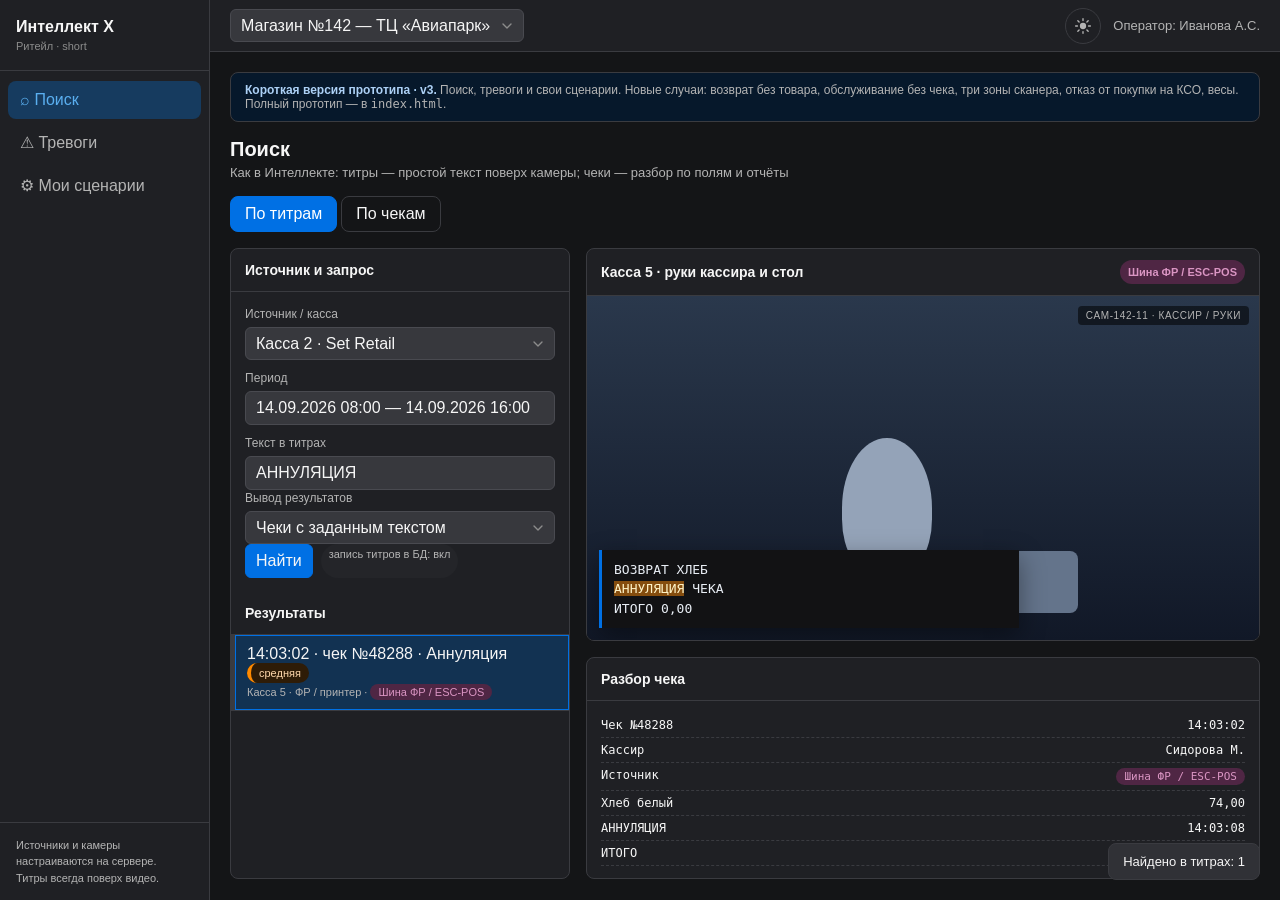
==== commit e883c466: "Structurising, + Spec v3" ====
--- a/prototype/short_version.html
+++ b/prototype/short_version.html
@@ -276,8 +276,8 @@
 
     <div class="content">
       <div class="note">
-        <strong>Короткая версия прототипа.</strong>
-        Три рабочих места: поиск по титрам/чекам, тревоги и простые сценарии оператора.
+        <strong>Короткая версия прототипа · v3.</strong>
+        Поиск, тревоги и свои сценарии. Новые случаи: возврат без товара, обслуживание без чека, три зоны сканера, отказ от покупки на КСО, весы.
         Полный прототип — в <code>index.html</code>.
       </div>
 
@@ -331,6 +331,7 @@
                     <option value="sku">№07 / №15 По артикулу или товару</option>
                     <option value="and">№13 Список чеков по товарам (и)</option>
                     <option value="returns">Возвраты и аннуляции</option>
+                    <option value="scale">Весовые штрихкоды без оплаты</option>
                     <option value="amount">Чеки по сумме</option>
                   </select>
                 </div>
@@ -419,20 +420,36 @@
                 <select id="sc-video" class="field">
                   <option value="customer">Есть покупатель в зоне кассы</option>
                   <option value="no-customer">Нет покупателя в зоне кассы</option>
+                  <option value="cashier">Есть кассир в зоне кассы</option>
                   <option value="hands-up">Поднятые руки в зоне рамок</option>
                   <option value="scan-move">Движение через зону сканера</option>
+                  <option value="three-zone">Рука: лента → сканер → укладка</option>
                   <option value="cash">Наличные в зоне кассы</option>
                   <option value="any">Любое / не учитывать</option>
                 </select>
               </div>
               <div class="form-group">
+                <label>И также</label>
+                <select id="sc-extra" class="field">
+                  <option value="ignore">Не учитывать</option>
+                  <option value="cashier">Есть кассир</option>
+                  <option value="cash">Наличные в зоне</option>
+                  <option value="x0">Товаров на площадке: 0</option>
+                  <option value="x-left">Товары остались после ухода (X, X−1, X−2)</option>
+                  <option value="three-zone">Три зоны сканера</option>
+                </select>
+              </div>
+              <div class="form-group">
                 <label>И по чеку</label>
                 <select id="sc-pos" class="field">
-                  <option value="no-receipt">Нет чека / нет оплаты</option>
+                  <option value="no-receipt">Нет чека / POS молчит</option>
                   <option value="any-receipt">Есть чек или кассовая операция</option>
-                  <option value="void">Аннуляция / возврат</option>
+                  <option value="return">Возврат товара</option>
+                  <option value="void">Аннуляция</option>
                   <option value="drawer">Открытие денежного ящика</option>
-                  <option value="no-item">Нет добавления товара</option>
+                  <option value="no-item">Нет добавления товара / нет «Честного знака»</option>
+                  <option value="scale-code">Выдан штрихкод с весов</option>
+                  <option value="same-weight">Совпадение веса двух штрихкодов</option>
                   <option value="ignore">Не учитывать чек</option>
                 </select>
               </div>
@@ -445,7 +462,7 @@
                 <button class="btn btn-ghost" onclick="resetScenario()">Сбросить</button>
                 <button id="sc-delete" class="btn btn-danger hidden" onclick="deleteScenario()">Удалить</button>
               </div>
-              <div class="meta">Серверные шаблоны: пронос над рамкой, расхождение КСО, быстрый набор в зале — только для использования, без правки.</div>
+              <div class="meta">Серверные шаблоны: пронос над рамкой, расхождение КСО, быстрый набор, трёхзонный пронос мимо сканера — только для использования, без правки.</div>
             </div>
           </div>
         </div>
@@ -471,24 +488,31 @@
       { id: "48288", time: "14:03:02", source: "fr-5", cashier: "Сидорова М.", total: "435,00", status: "Аннуляция", sev: "mid", text: "ВОЗВРАТ ХЛЕБ\nАННУЛЯЦИЯ ЧЕКА\nИТОГО 0,00", parsed: [["Хлеб белый", "74,00"], ["АННУЛЯЦИЯ", "14:03:08"], ["ИТОГО", "0,00 ₽"]], hit: "АННУЛЯЦИЯ" },
       { id: "48285", time: "13:48:10", source: "file-1c", cashier: "Петров С.", total: "719,30", status: "Импорт 1С", sev: "low", text: "ЧЕК ИЗ ВЫГРУЗКИ 1С\nВОЗВРАТ МОЛОКО\nИТОГО 719,30", parsed: [["Молоко 3.2%", "89,90"], ["Возврат", "13:48:10"], ["ИТОГО", "719,30 ₽"]], hit: "ВОЗВРАТ" },
       { id: "48280", time: "13:21:44", source: "ofd", cashier: "Козлов А.", total: "3 105,20", status: "ОФД", text: "ФД 118204  ФН 9999\nОПЛАТА НАЛ\nИТОГО 3105,20", parsed: [["Набор продуктов", "3 105,20"], ["Оплата нал", "3 105,20"], ["ИТОГО", "3 105,20 ₽"]] },
-      { id: "W-104", time: "13:10:05", source: "scale", cashier: "Сидорова М.", total: "186,40", status: "Вес", text: "ВЕС 1.240 КГ\nБананы\nСУММА 186,40", parsed: [["Бананы 1,240 кг", "186,40"], ["ИТОГО", "186,40 ₽"]] }
+      { id: "W-104", time: "13:10:05", source: "scale", cashier: "Сидорова М.", total: "186,40", status: "Вес", text: "ВЕС 1.240 КГ\nБАНАНЫ\nСУММА 186,40", parsed: [["Бананы 1,240 кг", "186,40"], ["ИТОГО", "186,40 ₽"]] },
+      { id: "W-201", time: "12:44:10", source: "scale", cashier: "—", total: "0,00", status: "Штрихкод без оплаты", sev: "high", text: "ВЕС 1.240 КГ\nБАНАНЫ\nШТРИХКОД ВЫДАН\nОПЛАТЫ НЕТ", parsed: [["Бананы 1,240 кг", "штрихкод"], ["Таймаут 12 мин", "не пробит"], ["ИТОГО", "0,00 ₽"]], hit: "ОПЛАТЫ НЕТ" }
     ];
 
     const alerts = [
-      { id: "a1", time: "14:18", title: "Покупатель в зоне без чека", sev: "high", source: "kso-2", kind: "mix", caption: "14:18  ПОКУПАТЕЛЬ В ЗОНЕ\nЧЕК НЕ ОТКРЫТ\nОПЕРАЦИЙ НЕТ", why: "Аналитика: человек стоит у КСО дольше 20 сек. Чек не открыт и не закрыт. Типичный сценарий «обслуживание / набор без подтверждения покупки»." },
-      { id: "a2", time: "14:03", title: "Чек без покупателя", sev: "high", source: "fr-5", kind: "mix", caption: "14:03  АННУЛЯЦИЯ ЧЕКА\nПОКУПАТЕЛЯ НЕТ\nИТОГО 0,00", why: "С шины ФР пришла аннуляция. Детектор присутствия в зоне покупателя не сработал 8 сек. Камера смотрит на кассира и руки — покупателя в кадре нет." },
-      { id: "a3", time: "13:55", title: "Руки над рамкой на выходе", sev: "mid", source: null, cam: "CAM-142-01 · ВХОД / ВЫХОД", scene: "gate", view: "Рамки входа/выхода", kind: "video", why: "Только видеоаналитика. В зоне антикражных рамок человек с поднятыми руками — товар проносят поверх сканирующего контура. Кассового потока нет, титры не накладываются." },
-      { id: "a4", time: "13:41", title: "Пронос мимо сканера", sev: "mid", source: "pos-2", kind: "mix", caption: "13:41  ДВИЖЕНИЕ У СКАНЕРА\nДОБАВЛЕНИЯ ТОВАРА НЕТ\nЧЕК №48290 ОТКРЫТ", why: "Движение товара через зону рук кассира есть, строка «добавление товара» в чеке не появилась за 2 сек." },
-      { id: "a5", time: "13:22", title: "Ящик открыт без оплаты", sev: "mid", source: "pos-2", kind: "mix", caption: "13:22  ОТКРЫТИЕ ЯЩИКА\nОПЛАТЫ НЕТ\nПОКУПАТЕЛЯ НЕТ", why: "POS: открытие денежного ящика. В окне 15 сек нет оплаты наличными и нет покупателя." },
-      { id: "a6", time: "12:58", title: "Быстрый набор у стеллажа", sev: "low", source: null, cam: "CAM-142-12 · ЗАЛ", scene: "pair", view: "Стеллаж молочной зоны", kind: "video", why: "Только аналитика зала: 4 движения руки к полке за 5 сек. Чека нет — событие готовит кражу до кассы." }
+      { id: "a1", time: "14:26", title: "Обслуживание без чека", sev: "high", source: "pos-2", kind: "mix", caption: "14:26  ПОКУПАТЕЛЬ И КАССИР\nНАЛИЧНЫЕ В ЗОНЕ\nPOS МОЛЧИТ 30 СЕК", why: "3.2.5. Детекторы покупателя и кассира сработали, наличные на столе есть, оплаты в POS нет 30 сек. Подозрение на обслуживание посетителя без чека." },
+      { id: "a2", time: "14:18", title: "Покупатель в зоне без чека", sev: "high", source: "kso-2", kind: "mix", caption: "14:18  ПОКУПАТЕЛЬ В ЗОНЕ\nЧЕК НЕ ОТКРЫТ\nОПЕРАЦИЙ НЕТ", why: "Аналитика: человек стоит у КСО дольше 20 сек. Чек не открыт и не закрыт. Типичный сценарий «обслуживание / набор без подтверждения покупки»." },
+      { id: "a3", time: "14:15", title: "Возврат при покупателе, товаров нет", sev: "high", source: "file-1c", kind: "mix", caption: "14:15  ВОЗВРАТ ТОВАРА\nПОКУПАТЕЛЬ ЕСТЬ\nX=0 НА КАССЕ", why: "3.2.2. POS: возврат. Покупатель в зоне есть, детектор подсчёта показывает 0 товаров. Возврат без товара на кассе." },
+      { id: "a4", time: "14:08", title: "Пронос мимо сканера, 3 зоны", sev: "mid", source: "pos-2", kind: "mix", caption: "14:08  ЛЕНТА → СКАНЕР → УКЛАДКА\nДОБАВЛЕНИЯ ТОВАРА НЕТ\nЧЕСТНЫЙ ЗНАК НЕТ", why: "3.2.6. Рука прошла зону ленты и сканера, в POS нет добавления товара и нет «Честного знака», затем рука в зоне укладки." },
+      { id: "a5", time: "14:03", title: "Чек без покупателя", sev: "high", source: "fr-5", kind: "mix", caption: "14:03  АННУЛЯЦИЯ ЧЕКА\nПОКУПАТЕЛЯ НЕТ\nИТОГО 0,00", why: "С шины ФР пришла аннуляция. Детектор присутствия в зоне покупателя не сработал 8 сек. Камера смотрит на кассира и руки — покупателя в кадре нет." },
+      { id: "a6", time: "13:58", title: "Неоплата весового товара", sev: "high", source: "scale", kind: "mix", caption: "13:58  ВЕС 1.240 КГ\nШТРИХКОД ВЫДАН\nОПЛАТЫ НЕТ 12 МИН", why: "3.2.17. Весы выдали штрихкод. За настроенные 12 минут товар не пробит ни на кассе, ни на КСО." },
+      { id: "a7", time: "13:56", title: "Совпадение веса весовых товаров", sev: "mid", source: "scale", kind: "mix", caption: "13:56  ВЕС 1.240 КГ\nШТРИХКОД 1 И ШТРИХКОД 2\nНАИМЕНОВАНИЯ РАЗНЫЕ", why: "3.2.18. Второй весовой штрихкод выдан с тем же весом 1,240 кг, что и предыдущий дорогой товар." },
+      { id: "a8", time: "13:50", title: "Отказ от покупки на КСО", sev: "mid", source: "kso-2", kind: "mix", caption: "13:50  ЧЕК НЕ ЗАКРЫТ\nУХОД С ЗОНЫ КСО\nX=3 ОСТАЛОСЬ", why: "3.2.13. Чек открыт, покупатель ушёл, на площадке по-прежнему 3 товара (допуск X−1 / X−2). Не путать с уносом (3.2.12), где после ухода X=0." },
+      { id: "a9", time: "13:41", title: "Руки над рамкой на выходе", sev: "mid", source: null, cam: "CAM-142-01 · ВХОД / ВЫХОД", scene: "gate", view: "Рамки входа/выхода", kind: "video", why: "Только видеоаналитика. В зоне антикражных рамок человек с поднятыми руками — товар проносят поверх сканирующего контура. Кассового потока нет, титры не накладываются." },
+      { id: "a10", time: "12:58", title: "Быстрый набор у стеллажа", sev: "low", source: null, cam: "CAM-142-12 · ЗАЛ", scene: "pair", view: "Стеллаж молочной зоны", kind: "video", why: "Только аналитика зала: 4 движения руки к полке за 5 сек. Чека нет — событие готовит кражу до кассы." }
     ];
 
     let mode = "captions";
     let selectedReceipt = receipts[2];
     let editingScenario = null;
     let scenarios = [
-      { id: 1, name: "Покупатель без чека на КСО", source: "kso-2", video: "customer", pos: "no-receipt", window: 20 },
-      { id: 2, name: "Аннуляция без покупателя", source: "fr-5", video: "no-customer", pos: "void", window: 10 }
+      { id: 1, name: "Покупатель без чека на КСО", source: "kso-2", video: "customer", extra: "ignore", pos: "no-receipt", window: 20 },
+      { id: 2, name: "Аннуляция без покупателя", source: "fr-5", video: "no-customer", extra: "ignore", pos: "void", window: 10 },
+      { id: 3, name: "Возврат при X=0", source: "file-1c", video: "customer", extra: "x0", pos: "return", window: 8 },
+      { id: 4, name: "Обслуживание без чека", source: "pos-2", video: "customer", extra: "cash", pos: "no-receipt", window: 30 }
     ];
 
     function toast(text) {
@@ -568,6 +592,7 @@
         sku: `<div class="form-group"><label>Артикул / товар</label><input class="field" value="МОЛОКО"></div>`,
         and: `<div class="form-group"><label>Товар 1</label><input class="field" value="Хлеб"></div><div class="form-group"><label>Товар 2</label><input class="field" value="Молоко"></div>`,
         returns: "",
+        scale: "",
         amount: `<div class="form-group"><label>Сумма от</label><input class="field" value="400"></div>`
       };
       document.getElementById("report-params").innerHTML = map[type];
@@ -580,6 +605,7 @@
       if (type === "cashier") list = receipts.filter(r => r.cashier.includes("Сидорова"));
       if (type === "sku") list = receipts.filter(r => /МОЛОКО|Молоко/.test(r.text + r.parsed.join()));
       if (type === "returns") list = receipts.filter(r => /АННУЛЯЦИЯ|ВОЗВРАТ/.test(r.text));
+      if (type === "scale") list = receipts.filter(r => r.source === "scale");
       if (type === "and") list = receipts.filter(r => /Хлеб/.test(JSON.stringify(r.parsed)) && /Молоко|МОЛОКО/.test(r.text + JSON.stringify(r.parsed)));
       document.getElementById("results").innerHTML = `
         <table>
@@ -649,6 +675,7 @@
       document.getElementById("sc-name").value = s.name;
       document.getElementById("sc-source").value = s.source;
       document.getElementById("sc-video").value = s.video;
+      document.getElementById("sc-extra").value = s.extra || "ignore";
       document.getElementById("sc-pos").value = s.pos;
       document.getElementById("sc-window").value = s.window;
       document.getElementById("sc-delete").classList.remove("hidden");
@@ -671,6 +698,7 @@
         name,
         source: document.getElementById("sc-source").value,
         video: document.getElementById("sc-video").value,
+        extra: document.getElementById("sc-extra").value,
         pos: document.getElementById("sc-pos").value,
         window: Number(document.getElementById("sc-window").value)
       };
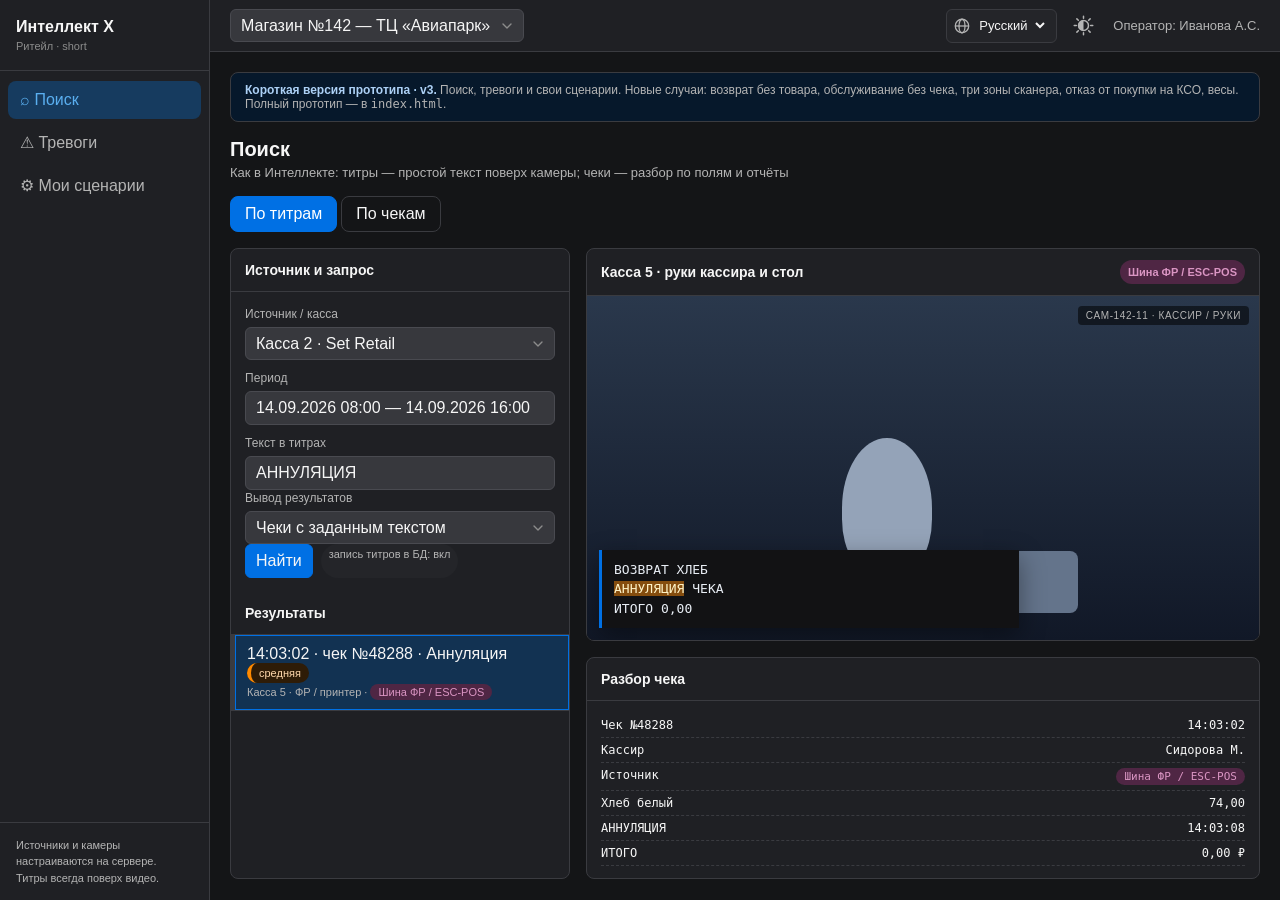
==== commit 0de740f1: "+English" ====
--- a/prototype/short_version.html
+++ b/prototype/short_version.html
@@ -119,14 +119,6 @@
     h1 { font-size: 20px; font-weight: 600; }
     .subtitle { color: var(--muted); font-size: 13px; margin: 4px 0 16px; }
     .topbar-right { display: flex; align-items: center; gap: 12px; }
-    .theme-btn {
-      width: 36px; height: 36px; border-radius: 50%;
-      border: 1px solid var(--border); background: var(--surface2);
-      color: var(--warning); display: grid; place-items: center; cursor: pointer;
-    }
-    .theme-btn:hover { border-color: var(--warning); }
-    .theme-btn svg { width: 18px; height: 18px; fill: currentColor; }
-    html[data-theme="light"] .theme-btn { color: #ca8a04; background: #fff7d6; }
     .note {
       background: var(--note-bg); border: 1px solid var(--border); border-radius: 8px;
       padding: 10px 14px; font-size: 12px; color: var(--muted); margin-bottom: 16px;
@@ -264,12 +256,28 @@
         <option>Магазин №089 — СПб, Невский</option>
       </select>
       <div class="topbar-right">
-        <button class="theme-btn" id="theme-btn" type="button" title="Светлая / тёмная тема" aria-label="Переключить тему">
-          <svg viewBox="0 0 24 24" aria-hidden="true">
-            <circle cx="12" cy="12" r="4.2"/>
-            <path d="M12 2.2v2.4M12 19.4v2.4M2.2 12h2.4M19.4 12h2.4M5.1 5.1l1.7 1.7M17.2 17.2l1.7 1.7M5.1 18.9l1.7-1.7M17.2 6.8l1.7-1.7" fill="none" stroke="currentColor" stroke-width="1.8" stroke-linecap="round"/>
-          </svg>
-        </button>
+        <div class="chrome-actions">
+          <label class="lang" for="langSelect">
+            <svg class="lang-icon" viewBox="0 0 24 24" aria-hidden="true">
+              <circle cx="12" cy="12" r="9" fill="none" stroke="currentColor" stroke-width="1.7"/>
+              <ellipse cx="12" cy="12" rx="4" ry="9" fill="none" stroke="currentColor" stroke-width="1.7"/>
+              <path d="M3 12h18" fill="none" stroke="currentColor" stroke-width="1.7"/>
+            </svg>
+            <select id="langSelect" class="lang-select" data-i18n-skip aria-label="Язык интерфейса" title="Язык интерфейса">
+              <option value="ru">Русский</option>
+              <option value="en">English</option>
+            </select>
+          </label>
+          <button type="button" class="theme-btn" id="themeToggle" title="Тёмная тема" aria-label="Тёмная тема">
+            <svg class="theme-icon" viewBox="0 0 24 24" aria-hidden="true">
+              <g stroke="currentColor" stroke-width="1.7" stroke-linecap="round">
+                <path d="M12 1.4v2.4M12 20.2v2.4M1.4 12h2.4M20.2 12h2.4M4.4 4.4l1.7 1.7M17.9 17.9l1.7 1.7M19.6 4.4l-1.7 1.7M6.1 17.9l-1.7 1.7"/>
+              </g>
+              <circle cx="12" cy="12" r="5.7" fill="none" stroke="currentColor" stroke-width="1.7"/>
+              <path d="M12 6.3a5.7 5.7 0 0 0 0 11.4z" fill="currentColor"/>
+            </svg>
+          </button>
+        </div>
         <span style="font-size:13px;color:var(--muted)">Оператор: Иванова А.С.</span>
       </div>
     </header>
@@ -472,6 +480,7 @@
 
   <div id="toast" class="toast"></div>
 
+  <script src="i18n.js"></script>
   <script>
     const sources = [
       { id: "pos-2", name: "Касса 2 · Set Retail", kind: "pos", badge: "Кассовое ПО", cls: "src-pos", cam: "CAM-142-09 · КАССИР / РУКИ", scene: "cashier", view: "Касса 2 · вид на кассира и руки" },
@@ -524,34 +533,43 @@
     }
 
     function sourceById(id) { return sources.find(s => s.id === id); }
+    function prioLabel(sev) {
+      return sev === "high" ? t("высокая") : sev === "mid" ? t("средняя") : t("низкая");
+    }
 
     function fillSourceSelects() {
-      const opts = sources.map(s => `<option value="${s.id}">${s.name}</option>`).join("");
+      const srcVal = document.getElementById("source-select").value;
+      const scVal = document.getElementById("sc-source").value;
+      const opts = sources.map(s => `<option value="${s.id}">${t(s.name)}</option>`).join("");
       document.getElementById("source-select").innerHTML = opts;
-      document.getElementById("sc-source").innerHTML = `<option value="all">Все источники магазина</option>` + opts;
+      document.getElementById("sc-source").innerHTML = `<option value="all">${t("Все источники магазина")}</option>` + opts;
+      if (srcVal) document.getElementById("source-select").value = srcVal;
+      if (scVal) document.getElementById("sc-source").value = scVal;
     }
 
     function highlight(text, hit) {
-      if (!hit) return text;
-      return text.replace(hit, `<span class="hit">${hit}</span>`);
+      const translated = tx(text);
+      if (!hit) return translated.replace(/\n/g, "<br>");
+      const hitT = t(hit);
+      return translated.replace(hitT, `<span class="hit">${hitT}</span>`).replace(/\n/g, "<br>");
     }
 
     function renderPlayer(receiptId) {
       const rec = receipts.find(r => r.id === receiptId) || selectedReceipt;
       selectedReceipt = rec;
       const src = sourceById(rec.source);
-      document.getElementById("player-title").textContent = src.view;
+      document.getElementById("player-title").textContent = t(src.view);
       document.getElementById("player-source").className = "source " + src.cls;
-      document.getElementById("player-source").textContent = src.badge;
+      document.getElementById("player-source").textContent = t(src.badge);
       document.getElementById("player-scene").className = "video-scene " + src.scene;
-      document.getElementById("player-cam").textContent = src.cam;
+      document.getElementById("player-cam").textContent = t(src.cam);
       document.getElementById("player-caption").innerHTML = highlight(rec.text, rec.hit);
       document.getElementById("receipt-view").innerHTML = `
         <div class="receipt">
-          <div class="receipt-line"><span>Чек №${rec.id}</span><span>${rec.time}</span></div>
-          <div class="receipt-line"><span>Кассир</span><span>${rec.cashier}</span></div>
-          <div class="receipt-line"><span>Источник</span><span class="source ${src.cls}">${src.badge}</span></div>
-          ${rec.parsed.map(([a,b]) => `<div class="receipt-line"><span>${a}</span><span>${b}</span></div>`).join("")}
+          <div class="receipt-line"><span>${t("Чек №{id}", { id: rec.id })}</span><span>${rec.time}</span></div>
+          <div class="receipt-line"><span>${t("Кассир")}</span><span>${rec.cashier}</span></div>
+          <div class="receipt-line"><span>${t("Источник")}</span><span class="source ${src.cls}">${t(src.badge)}</span></div>
+          ${rec.parsed.map(([a,b]) => `<div class="receipt-line"><span>${t(a)}</span><span>${t(b)}</span></div>`).join("")}
         </div>`;
     }
 
@@ -561,8 +579,8 @@
       return list.map(r => {
         const src = sourceById(r.source);
         return `<div class="result-item ${prioClass(r.sev)} ${r.id === selectedReceipt.id ? "active" : ""}" onclick="renderPlayer('${r.id}'); markResult(this)">
-          <div>${r.time} · чек №${r.id} · ${r.status}${r.sev ? ` <span class="chip ${prioClass(r.sev)}">${r.sev === "high" ? "высокая" : r.sev === "mid" ? "средняя" : "низкая"}</span>` : ""}</div>
-          <div class="meta">${src.name} · <span class="source ${src.cls}">${src.badge}</span></div>
+          <div>${r.time} · ${t("чек №{id}", { id: r.id })} · ${t(r.status)}${r.sev ? ` <span class="chip ${prioClass(r.sev)}">${prioLabel(r.sev)}</span>` : ""}</div>
+          <div class="meta">${t(src.name)} · <span class="source ${src.cls}">${t(src.badge)}</span></div>
         </div>`;
       }).join("");
     }
@@ -570,70 +588,83 @@
     function markResult(el) {
       el.parentElement.querySelectorAll(".result-item").forEach(i => i.classList.remove("active"));
       el.classList.add("active");
-      toast("Архив перемотан к титру");
-    }
-
-    function runCaptionSearch() {
-      const q = document.getElementById("caption-q").value.toUpperCase();
+      toast(t("Архив перемотан к титру"));
+    }
+
+    function receiptBlob(r) {
+      return [r.text, tx(r.text), r.hit, t(r.hit || ""), r.parsed.map(p => p[0] + " " + t(p[0])).join(" ")].join("\n").toUpperCase();
+    }
+
+    function runCaptionSearch(quiet) {
+      const raw = document.getElementById("caption-q").value;
+      const q = raw.toUpperCase();
+      const qEn = t(raw).toUpperCase();
       const srcId = document.getElementById("source-select").value;
-      const found = receipts.filter(r => r.source === srcId && r.text.toUpperCase().includes(q));
-      const list = found.length ? found : receipts.filter(r => r.text.toUpperCase().includes(q));
+      const match = (r) => {
+        const blob = receiptBlob(r);
+        return blob.includes(q) || (qEn && blob.includes(qEn));
+      };
+      const found = receipts.filter(r => r.source === srcId && match(r));
+      const list = found.length ? found : receipts.filter(match);
       document.getElementById("results").innerHTML = resultHtml(list.length ? list : receipts.slice(0, 3));
       if (list[0]) renderPlayer(list[0].id);
-      toast("Найдено в титрах: " + (list.length || receipts.length));
+      if (!quiet) toast(t("Найдено в титрах: {n}", { n: list.length || receipts.length }));
     }
 
     function reportParams() {
       const type = document.getElementById("report-type").value;
       const map = {
         all: "",
-        number: `<div class="form-group"><label>Номер чека</label><input class="field" value="48288"></div>`,
-        cashier: `<div class="form-group"><label>Кассир</label><input class="field" value="Сидорова М."></div>`,
-        sku: `<div class="form-group"><label>Артикул / товар</label><input class="field" value="МОЛОКО"></div>`,
-        and: `<div class="form-group"><label>Товар 1</label><input class="field" value="Хлеб"></div><div class="form-group"><label>Товар 2</label><input class="field" value="Молоко"></div>`,
+        number: `<div class="form-group"><label>${t("Номер чека")}</label><input class="field" value="48288"></div>`,
+        cashier: `<div class="form-group"><label>${t("Кассир")}</label><input class="field" value="Сидорова М."></div>`,
+        sku: `<div class="form-group"><label>${t("Артикул / товар")}</label><input class="field" value="${t("МОЛОКО")}"></div>`,
+        and: `<div class="form-group"><label>${t("Товар 1")}</label><input class="field" value="${t("Хлеб")}"></div><div class="form-group"><label>${t("Товар 2")}</label><input class="field" value="${t("Молоко")}"></div>`,
         returns: "",
         scale: "",
-        amount: `<div class="form-group"><label>Сумма от</label><input class="field" value="400"></div>`
+        amount: `<div class="form-group"><label>${t("Сумма от")}</label><input class="field" value="400"></div>`
       };
       document.getElementById("report-params").innerHTML = map[type];
     }
 
-    function runReceiptSearch() {
+    function runReceiptSearch(quiet) {
       const type = document.getElementById("report-type").value;
       let list = receipts;
       if (type === "number") list = receipts.filter(r => r.id === "48288");
       if (type === "cashier") list = receipts.filter(r => r.cashier.includes("Сидорова"));
-      if (type === "sku") list = receipts.filter(r => /МОЛОКО|Молоко/.test(r.text + r.parsed.join()));
-      if (type === "returns") list = receipts.filter(r => /АННУЛЯЦИЯ|ВОЗВРАТ/.test(r.text));
+      if (type === "sku") list = receipts.filter(r => /МОЛОКО|MILK/.test(receiptBlob(r)));
+      if (type === "returns") list = receipts.filter(r => /АННУЛЯЦИЯ|ВОЗВРАТ|VOID|RETURN/.test(receiptBlob(r)));
       if (type === "scale") list = receipts.filter(r => r.source === "scale");
-      if (type === "and") list = receipts.filter(r => /Хлеб/.test(JSON.stringify(r.parsed)) && /Молоко|МОЛОКО/.test(r.text + JSON.stringify(r.parsed)));
+      if (type === "and") list = receipts.filter(r => /Хлеб|BREAD/.test(receiptBlob(r)) && /Молоко|MILK/.test(receiptBlob(r)));
       document.getElementById("results").innerHTML = `
         <table>
-          <thead><tr><th>Время</th><th>Чек</th><th>Кассир</th><th>Сумма</th><th>Источник</th></tr></thead>
+          <thead><tr><th>${t("Время")}</th><th>${t("Чек")}</th><th>${t("Кассир")}</th><th>${t("Сумма")}</th><th>${t("Источник")}</th></tr></thead>
           <tbody>${list.map(r => {
             const src = sourceById(r.source);
             return `<tr class="clickable ${prioClass(r.sev)} ${r.id === selectedReceipt.id ? "active" : ""}" onclick="renderPlayer('${r.id}')">
               <td>${r.time}</td><td>№${r.id}</td><td>${r.cashier}</td><td>${r.total}</td>
-              <td><span class="source ${src.cls}">${src.badge}</span>${r.sev ? ` <span class="chip ${prioClass(r.sev)}">${r.sev === "high" ? "высокая" : r.sev === "mid" ? "средняя" : "низкая"}</span>` : ""}</td></tr>`;
+              <td><span class="source ${src.cls}">${t(src.badge)}</span>${r.sev ? ` <span class="chip ${prioClass(r.sev)}">${prioLabel(r.sev)}</span>` : ""}</td></tr>`;
           }).join("")}</tbody>
         </table>`;
       if (list[0]) renderPlayer(list[0].id);
-      toast("Отчёт построен: " + list.length + " чек.");
-    }
+      if (!quiet) toast(t("Отчёт построен: {n} чек.", { n: list.length }));
+    }
+
+    let selectedAlertId = alerts[0].id;
 
     function renderAlerts() {
-      document.getElementById("alert-list").innerHTML = alerts.map((a, i) => `
-        <div class="alert-item ${prioClass(a.sev)} ${i === 0 ? "active" : ""}" onclick="openAlert('${a.id}', this)">
+      const current = selectedAlertId || alerts[0].id;
+      document.getElementById("alert-list").innerHTML = alerts.map((a) => `
+        <div class="alert-item ${prioClass(a.sev)} ${a.id === current ? "active" : ""}" onclick="openAlert('${a.id}', this)">
           <div class="alert-row">
             <div class="severity sev-${a.sev === "high" ? "high" : a.sev === "mid" ? "mid" : "low"}"></div>
             <div>
-              <div>${a.title}</div>
-              <div class="meta">${a.time} · ${a.kind === "video" ? "только аналитика" : "аналитика + чек"}</div>
+              <div>${t(a.title)}</div>
+              <div class="meta">${a.time} · ${a.kind === "video" ? t("только аналитика") : t("аналитика + чек")}</div>
             </div>
-            <span class="chip ${prioClass(a.sev)}">${a.sev === "high" ? "высокая" : a.sev === "mid" ? "средняя" : "низкая"}</span>
+            <span class="chip ${prioClass(a.sev)}">${prioLabel(a.sev)}</span>
           </div>
         </div>`).join("");
-      openAlert(alerts[0].id);
+      openAlert(current);
     }
 
     function openAlert(id, el) {
@@ -642,36 +673,37 @@
         el.classList.add("active");
       }
       const a = alerts.find(x => x.id === id);
+      selectedAlertId = id;
       const src = a.source ? sourceById(a.source) : null;
-      document.getElementById("alert-title").innerHTML = `${a.title} <span class="chip ${prioClass(a.sev)}">${a.sev === "high" ? "высокая" : a.sev === "mid" ? "средняя" : "низкая"}</span>`;
+      document.getElementById("alert-title").innerHTML = `${t(a.title)} <span class="chip ${prioClass(a.sev)}">${prioLabel(a.sev)}</span>`;
       document.getElementById("alert-caption").style.borderLeftColor = a.sev === "high" ? "var(--prio-high-border)" : a.sev === "mid" ? "var(--prio-mid-border)" : "var(--prio-low-border)";
       document.getElementById("alert-scene").className = "video-scene " + (src ? src.scene : a.scene);
-      document.getElementById("alert-cam").textContent = src ? src.cam : a.cam;
+      document.getElementById("alert-cam").textContent = src ? t(src.cam) : t(a.cam);
       const badge = document.getElementById("alert-source");
       if (src) {
         badge.className = "source " + src.cls;
-        badge.textContent = src.badge;
-        document.getElementById("alert-caption").innerHTML = a.caption || "Титры источника";
+        badge.textContent = t(src.badge);
+        document.getElementById("alert-caption").innerHTML = a.caption ? tx(a.caption).replace(/\n/g, "<br>") : t("Титры источника");
       } else {
         badge.className = "source src-video";
-        badge.textContent = "Только видео";
-        document.getElementById("alert-caption").textContent = "Кассового потока нет · титры не пишутся";
+        badge.textContent = t("Только видео");
+        document.getElementById("alert-caption").textContent = t("Кассового потока нет · титры не пишутся");
       }
-      document.getElementById("alert-why").textContent = a.why;
+      document.getElementById("alert-why").textContent = t(a.why);
     }
 
     function renderScenarios() {
       document.getElementById("scenario-list").innerHTML = scenarios.map(s => `
         <div class="scenario-item ${editingScenario === s.id ? "active" : ""}" onclick="editScenario(${s.id})">
-          <div>${s.name}</div>
-          <div class="meta">окно ${s.window} сек · ${s.source === "all" ? "все источники" : sourceById(s.source).name}</div>
-        </div>`).join("") || `<div class="result-item"><div class="meta">Пока нет своих сценариев</div></div>`;
+          <div>${t(s.name)}</div>
+          <div class="meta">${t("окно {n} сек · {src}", { n: s.window, src: s.source === "all" ? t("все источники") : t(sourceById(s.source).name) })}</div>
+        </div>`).join("") || `<div class="result-item"><div class="meta">${t("Пока нет своих сценариев")}</div></div>`;
     }
 
     function editScenario(id) {
       const s = scenarios.find(x => x.id === id);
       editingScenario = id;
-      document.getElementById("scenario-form-title").textContent = "Редактирование";
+      document.getElementById("scenario-form-title").textContent = t("Редактирование");
       document.getElementById("sc-name").value = s.name;
       document.getElementById("sc-source").value = s.source;
       document.getElementById("sc-video").value = s.video;
@@ -684,7 +716,7 @@
 
     function resetScenario() {
       editingScenario = null;
-      document.getElementById("scenario-form-title").textContent = "Новый сценарий";
+      document.getElementById("scenario-form-title").textContent = t("Новый сценарий");
       document.getElementById("sc-name").value = "";
       document.getElementById("sc-window").value = 15;
       document.getElementById("sc-delete").classList.add("hidden");
@@ -693,7 +725,7 @@
 
     function saveScenario() {
       const name = document.getElementById("sc-name").value.trim();
-      if (!name) return toast("Укажите название");
+      if (!name) return toast(t("Укажите название"));
       const data = {
         name,
         source: document.getElementById("sc-source").value,
@@ -705,13 +737,13 @@
       if (editingScenario) Object.assign(scenarios.find(s => s.id === editingScenario), data);
       else scenarios.push({ id: Date.now(), ...data });
       resetScenario();
-      toast("Сценарий сохранён");
+      toast(t("Сценарий сохранён"));
     }
 
     function deleteScenario() {
       scenarios = scenarios.filter(s => s.id !== editingScenario);
       resetScenario();
-      toast("Сценарий удалён");
+      toast(t("Сценарий удалён"));
     }
 
     function showScreen(id) {
@@ -741,21 +773,19 @@
     });
     document.getElementById("report-type").addEventListener("change", reportParams);
 
-    function applyTheme(theme) {
-      document.documentElement.setAttribute("data-theme", theme);
-      localStorage.setItem("retail-theme", theme);
-    }
-    document.getElementById("theme-btn").addEventListener("click", () => {
-      applyTheme(document.documentElement.getAttribute("data-theme") === "light" ? "dark" : "light");
-    });
-    applyTheme(localStorage.getItem("retail-theme") || "dark");
-
-    fillSourceSelects();
-    reportParams();
-    renderPlayer(selectedReceipt.id);
-    runCaptionSearch();
-    renderAlerts();
-    renderScenarios();
+    window.onRetailLang = function () {
+      fillSourceSelects();
+      reportParams();
+      renderPlayer(selectedReceipt.id);
+      if (mode === "captions") runCaptionSearch(true);
+      else runReceiptSearch(true);
+      renderAlerts();
+      renderScenarios();
+      if (editingScenario) document.getElementById("scenario-form-title").textContent = t("Редактирование");
+      else document.getElementById("scenario-form-title").textContent = t("Новый сценарий");
+    };
+
+    RetailI18n.bindChrome();
   </script>
 </body>
 </html>
--- a/bridge.css
+++ b/bridge.css
@@ -13,7 +13,7 @@
 input[type="radio"] { appearance: none; }
 select.field,
 select.store-select,
-select {
+select:not(.lang-select) {
   appearance: none;
   padding-right: 2rem;
   background-image: url("data:image/svg+xml,%3Csvg xmlns='http://www.w3.org/2000/svg' viewBox='0 0 24 24' fill='none' stroke='%238C8C8C' stroke-width='2' stroke-linecap='round' stroke-linejoin='round'%3E%3Cpath d='m6 9 6 6 6-6'/%3E%3C/svg%3E");
@@ -303,18 +303,69 @@
   color: var(--one-accent-on);
 }
 
+/* Language + theme chrome — same layout as Incident Manager. */
+.chrome-actions { display: flex; align-items: center; gap: 8px; }
+.lang {
+  display: inline-flex;
+  align-items: center;
+  gap: 4px;
+  height: 34px;
+  padding: 0 8px 0 6px;
+  border: 1px solid var(--one-border);
+  border-radius: var(--one-radius-container);
+  background: var(--one-surface-muted);
+  color: var(--one-fg-muted);
+  cursor: pointer;
+}
+.lang:hover { border-color: var(--one-accent); color: var(--one-fg); }
+.lang:focus-within { border-color: var(--one-accent); box-shadow: 0 0 0 2px var(--one-focus-halo); }
+.lang-icon { width: 18px; height: 18px; flex-shrink: 0; }
+.lang select,
+select.lang-select {
+  appearance: auto;
+  border: 0;
+  padding: 0 4px 0 0;
+  height: auto;
+  min-width: 0;
+  background: transparent;
+  background-image: none;
+  color: var(--one-fg);
+  font-size: 13px;
+  font-weight: 500;
+  cursor: pointer;
+}
+.lang select:focus,
+select.lang-select:focus { outline: none; box-shadow: none; }
+
 /* Theme button is a glyph action, not an on/off ToggleButton (same as IM). */
 .theme-btn {
+  width: 36px;
+  height: 36px;
+  padding: 0;
+  display: inline-flex;
+  align-items: center;
+  justify-content: center;
   background: transparent;
   color: var(--one-fg-muted);
-  border: 1px solid var(--one-border);
+  border: 1px solid transparent;
+  border-radius: 8px;
+  cursor: pointer;
 }
 .theme-btn:hover {
   background: var(--one-control-hover);
   color: var(--one-fg);
-  border-color: var(--one-border);
+  border-color: transparent;
 }
 .theme-btn:active { background: var(--one-control-pressed); color: var(--one-fg); }
+.theme-btn:hover .theme-icon { color: var(--one-warning); }
+.theme-icon {
+  width: 21px;
+  height: 21px;
+  color: inherit;
+  transition: transform 0.35s ease;
+}
+[data-theme="light"] .theme-icon,
+html[data-theme="light"] .theme-icon { transform: rotate(180deg); }
 html[data-theme="light"] .theme-btn {
   color: var(--one-fg-muted);
   background: transparent;
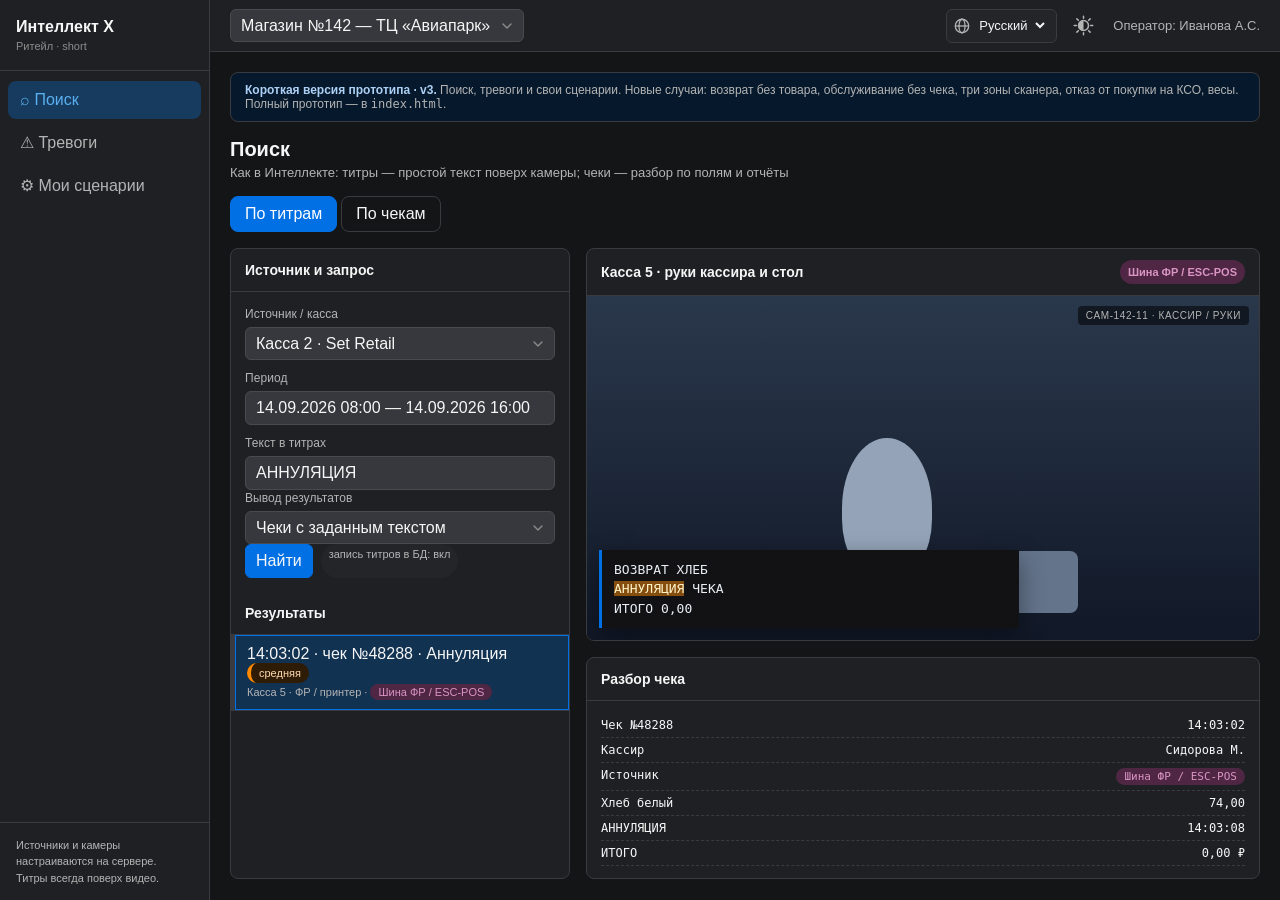
==== commit 31af34b6: "сценарий переделка" ====
--- a/prototype/short_version.html
+++ b/prototype/short_version.html
@@ -222,6 +222,102 @@
       background: var(--toast-bg); color: var(--text); font-size: 13px; opacity: 0; transform: translateY(8px); transition: .2s;
     }
     .toast.show { opacity: 1; transform: none; }
+    /* ---- Scenario editor ---- */
+    .sc-layout { display: grid; grid-template-columns: 300px minmax(0, 1fr); gap: 16px; align-items: start; }
+    .sc-editor { display: grid; gap: 16px; min-width: 0; }
+    .sc-fs { border: 0; margin: 0; padding: 0; min-width: 0; display: grid; gap: 16px; }
+    .sc-small { padding: 3px 10px; font-size: 12px; }
+    .sc-sub-h { border-top: 1px solid var(--border); color: var(--muted); font-weight: 500; font-size: 12px; }
+    .sc-item-h { display: flex; justify-content: space-between; align-items: center; gap: 8px; }
+    .sc-formula-mini { font-family: Consolas, "Cascadia Mono", monospace; font-size: 11px; color: var(--muted); margin-top: 3px; }
+    .sc-ro { display: flex; justify-content: space-between; align-items: center; gap: 12px; margin: 0; }
+    .sc-head { display: grid; grid-template-columns: minmax(0, 1fr) 180px; gap: 10px; padding: 14px; }
+    .sc-hint { font-weight: 400; text-align: right; margin: 0; }
+    .sc-conds { padding: 14px 14px 10px; display: flex; flex-direction: column; }
+    .sc-cond { border: 1px solid var(--border); border-left: 3px solid var(--accent); border-radius: 8px; background: var(--surface); }
+    .sc-cond.neg { border-left-color: var(--danger); }
+    .sc-cond-h {
+      display: flex; align-items: center; gap: 10px; padding: 8px 10px;
+      background: var(--surface2); border-bottom: 1px solid var(--border); border-radius: 0 7px 0 0;
+    }
+    .sc-letter {
+      width: 24px; height: 24px; border-radius: 50%; flex-shrink: 0;
+      display: inline-flex; align-items: center; justify-content: center;
+      font-weight: 700; font-size: 12px; background: var(--accent); color: #fff;
+    }
+    .sc-cond.neg .sc-letter { background: var(--danger); }
+    .sc-cond-h .field { width: auto; padding: 4px 8px; }
+    .sc-start { font-size: 12px; color: var(--muted); }
+    .sc-x {
+      margin-left: auto; background: none; border: 0; color: var(--muted); cursor: pointer;
+      font-size: 16px; line-height: 1; padding: 2px 6px; border-radius: 4px;
+    }
+    .sc-x:hover:not(:disabled) { color: var(--danger); background: var(--surface2); }
+    .sc-ev {
+      display: grid; grid-template-columns: 104px minmax(150px, 1fr) minmax(170px, 1.3fr) minmax(150px, 1fr) 28px;
+      gap: 8px; align-items: center; padding: 8px 10px;
+    }
+    .sc-ev .field { padding: 6px 8px; min-width: 0; }
+    .sc-ev .mono { font-family: Consolas, "Cascadia Mono", monospace; }
+    .sc-ev .sc-x { margin: 0; }
+    .sc-or { display: flex; align-items: center; gap: 8px; padding: 0 10px; font-size: 11px; font-weight: 700; color: var(--warning); }
+    .sc-or::before, .sc-or::after { content: ""; height: 1px; background: var(--border); flex: 1; }
+    .sc-or::before { flex: 0 0 104px; }
+    .sc-cond-f { display: flex; gap: 16px; padding: 0 10px 8px 122px; }
+    .sc-link { background: none; border: 0; color: var(--accent); cursor: pointer; font-size: 12px; padding: 0; }
+    .sc-link:disabled { color: var(--muted); cursor: default; }
+    .sc-timer {
+      display: flex; flex-wrap: wrap; align-items: center; gap: 6px 8px; padding: 8px 10px;
+      border-top: 1px dashed var(--border); font-size: 12px; color: var(--muted);
+    }
+    .sc-timer .field { width: auto; padding: 4px 8px; }
+    .sc-timer input.field { width: 72px; }
+    .sc-timer b { color: var(--text); font-weight: 600; }
+    .sc-timer select.field, .sc-cond-h select.field { padding-right: 28px; background-position: right 6px center; font-size: 12px; }
+    .sc-fs:disabled .sc-x, .sc-fs:disabled .sc-cond-f, .sc-fs:disabled .sc-add { display: none; }
+    .sc-sep { width: 1px; height: 18px; background: var(--border); margin: 0 6px; }
+    .sc-and {
+      align-self: center; margin: 6px 0; font-size: 11px; font-weight: 700; letter-spacing: .04em;
+      padding: 2px 12px; border-radius: 10px; background: var(--surface2); border: 1px solid var(--border); color: var(--text);
+    }
+    .sc-add { padding: 0 14px 14px; }
+    .sc-timeline { padding: 10px 14px 4px; }
+    .sc-timeline svg { width: 100%; height: auto; display: block; }
+    .tl-grid { stroke: var(--border); stroke-width: 1; }
+    .tl-a { stroke: var(--accent); stroke-width: 1; stroke-dasharray: 2 3; }
+    .tl-tick { fill: var(--muted); font-size: 11px; }
+    .tl-label { fill: var(--text); font-size: 12px; }
+    .tl-letter { font-weight: 700; font-size: 12px; }
+    .tl-pos { fill: color-mix(in srgb, var(--accent) 22%, transparent); stroke: var(--accent); stroke-width: 1.2; }
+    .tl-neg { fill: color-mix(in srgb, var(--danger) 14%, transparent); stroke: var(--danger); stroke-width: 1.2; stroke-dasharray: 5 4; }
+    .tl-pt { fill: var(--accent); }
+    .tl-in { fill: var(--text); font-size: 11px; }
+    .tl-alarm { stroke: var(--warning); stroke-width: 2; stroke-dasharray: 4 3; }
+    .tl-alarm-t { fill: var(--warning); font-size: 11px; font-weight: 600; }
+    .sc-readable { padding: 12px 14px 14px; font-size: 13px; line-height: 1.65; border-top: 1px solid var(--border); }
+    .sc-readable ol { margin: 4px 0 8px 20px; }
+    .sc-readable .muted { color: var(--muted); }
+    .sc-formula {
+      display: inline-block; margin-top: 4px; padding: 5px 10px; border-radius: 6px;
+      font-family: Consolas, "Cascadia Mono", monospace; font-size: 12px; background: var(--surface2);
+    }
+    .sc-then { display: grid; grid-template-columns: repeat(auto-fit, minmax(190px, 1fr)); gap: 10px; padding: 14px; }
+    .sc-actions { padding: 12px 14px; }
+    .sc-test-row { display: grid; grid-template-columns: 90px minmax(0, 1fr) auto; gap: 10px; align-items: center; padding: 9px 14px; border-bottom: 1px solid var(--border); font-size: 12px; }
+    .sc-test-row .row { gap: 6px; }
+    @media (max-width: 1300px) {
+      .sc-ev { grid-template-columns: 104px minmax(0, 1fr) minmax(0, 1fr) 28px; }
+      .sc-ev > :nth-child(4) { grid-column: 2 / 4; }
+    }
+    @media (max-width: 1100px) {
+      .sc-layout, .sc-head { grid-template-columns: 1fr; }
+      .sc-ev { grid-template-columns: 1fr 28px; }
+      .sc-ev > * { grid-column: 1 / 2 !important; }
+      .sc-ev > .sc-x { grid-column: 2 / 3 !important; grid-row: 1; }
+      .sc-cond-f { padding-left: 10px; flex-wrap: wrap; }
+      .sc-or::before { flex: 1; }
+      .sc-hint { display: none; }
+    }
     @media (max-width: 1100px) {
       .workspace, .grid-2 { grid-template-columns: 1fr; }
       .sidebar { width: 64px; }
@@ -406,71 +502,92 @@
 
       <section id="screen-scenarios" class="screen">
         <h1>Мои сценарии</h1>
-        <p class="subtitle">Серверные правила уже подключены. Оператор создаёт, правит и удаляет только свои простые сценарии</p>
-        <div class="grid-2">
+        <p class="subtitle">Сценарий — это события системы (сработки объектов и строки титров), связанные логикой И / ИЛИ / НЕ и таймерами</p>
+        <div class="sc-layout">
           <div class="panel">
-            <div class="panel-h">Список</div>
+            <div class="panel-h">
+              <span>Мои сценарии</span>
+              <button type="button" class="btn btn-ghost sc-small" onclick="newScenario()">+ Новый</button>
+            </div>
             <div id="scenario-list"></div>
+            <div class="panel-h sc-sub-h">Серверные шаблоны · только просмотр</div>
+            <div id="template-list"></div>
           </div>
-          <div class="panel">
-            <div class="panel-h" id="scenario-form-title">Новый сценарий</div>
-            <div class="form-stack">
-              <div class="form-group">
-                <label>Название</label>
-                <input id="sc-name" class="field" placeholder="Например, возврат без покупателя">
+
+          <div class="sc-editor">
+            <div id="sc-ro" class="note sc-ro hidden">
+              <span><strong>Серверный шаблон.</strong> Его правит администратор. Чтобы изменить под себя — создайте копию.</span>
+              <button type="button" class="btn btn-primary sc-small" onclick="copyTemplate()">Создать копию</button>
+            </div>
+
+            <fieldset id="sc-fs" class="sc-fs">
+              <div class="panel">
+                <div class="panel-h"><span id="scenario-form-title">Новый сценарий</span></div>
+                <div class="sc-head">
+                  <div class="form-group">
+                    <label>Название сценария</label>
+                    <input id="sc-name" class="field" placeholder="Например, аннуляция без покупателя" oninput="draft.name = this.value; renderSummary()">
+                  </div>
+                  <div class="form-group">
+                    <label>Статус</label>
+                    <select id="sc-on" class="field" onchange="draft.on = this.value === '1'"></select>
+                  </div>
+                </div>
               </div>
-              <div class="form-group">
-                <label>Источник</label>
-                <select id="sc-source" class="field"></select>
+
+              <div class="panel">
+                <div class="panel-h">
+                  <span>Если — условия</span>
+                  <span class="meta sc-hint">Условия связаны «И». Внутри условия варианты — «ИЛИ». «НЕ произошло» — событие не наступило за время таймера.</span>
+                </div>
+                <div id="sc-conds" class="sc-conds"></div>
+                <div class="row sc-add">
+                  <button type="button" class="btn" onclick="addCond('obj')">+ И событие объекта</button>
+                  <button type="button" class="btn" onclick="addCond('cap')">+ И строка титров</button>
+                </div>
               </div>
-              <div class="form-group">
-                <label>Если на видео</label>
-                <select id="sc-video" class="field">
-                  <option value="customer">Есть покупатель в зоне кассы</option>
-                  <option value="no-customer">Нет покупателя в зоне кассы</option>
-                  <option value="cashier">Есть кассир в зоне кассы</option>
-                  <option value="hands-up">Поднятые руки в зоне рамок</option>
-                  <option value="scan-move">Движение через зону сканера</option>
-                  <option value="three-zone">Рука: лента → сканер → укладка</option>
-                  <option value="cash">Наличные в зоне кассы</option>
-                  <option value="any">Любое / не учитывать</option>
-                </select>
+
+              <div class="panel">
+                <div class="panel-h">Как сценарий срабатывает во времени</div>
+                <div id="sc-timeline" class="sc-timeline"></div>
+                <div id="sc-readable" class="sc-readable"></div>
               </div>
-              <div class="form-group">
-                <label>И также</label>
-                <select id="sc-extra" class="field">
-                  <option value="ignore">Не учитывать</option>
-                  <option value="cashier">Есть кассир</option>
-                  <option value="cash">Наличные в зоне</option>
-                  <option value="x0">Товаров на площадке: 0</option>
-                  <option value="x-left">Товары остались после ухода (X, X−1, X−2)</option>
-                  <option value="three-zone">Три зоны сканера</option>
-                </select>
+
+              <div class="panel">
+                <div class="panel-h">Тогда — создать тревогу</div>
+                <div class="sc-then">
+                  <div class="form-group">
+                    <label>Приоритет</label>
+                    <select id="sc-prio" class="field" onchange="draft.prio = this.value; renderSummary()"></select>
+                  </div>
+                  <div class="form-group">
+                    <label>Видео в карточке тревоги</label>
+                    <select id="sc-camera" class="field" onchange="draft.camera = this.value"></select>
+                  </div>
+                  <div class="form-group">
+                    <label>Не повторять чаще, сек</label>
+                    <input id="sc-cooldown" class="field" type="number" min="0" oninput="draft.cooldown = Number(this.value)">
+                  </div>
+                  <div class="form-group">
+                    <label>Когда сценарий работает</label>
+                    <select id="sc-schedule" class="field" onchange="draft.schedule = this.value; renderScenarios()"></select>
+                  </div>
+                </div>
               </div>
-              <div class="form-group">
-                <label>И по чеку</label>
-                <select id="sc-pos" class="field">
-                  <option value="no-receipt">Нет чека / POS молчит</option>
-                  <option value="any-receipt">Есть чек или кассовая операция</option>
-                  <option value="return">Возврат товара</option>
-                  <option value="void">Аннуляция</option>
-                  <option value="drawer">Открытие денежного ящика</option>
-                  <option value="no-item">Нет добавления товара / нет «Честного знака»</option>
-                  <option value="scale-code">Выдан штрихкод с весов</option>
-                  <option value="same-weight">Совпадение веса двух штрихкодов</option>
-                  <option value="ignore">Не учитывать чек</option>
-                </select>
+            </fieldset>
+
+            <div class="panel sc-actions">
+              <div class="row">
+                <button type="button" id="sc-save" class="btn btn-primary" onclick="saveScenario()">Сохранить</button>
+                <button type="button" class="btn" onclick="testScenario()">Проверить на архиве</button>
+                <button type="button" id="sc-reset" class="btn btn-ghost" onclick="resetScenario()">Отменить изменения</button>
+                <button type="button" id="sc-delete" class="btn btn-danger hidden" onclick="deleteScenario()">Удалить</button>
               </div>
-              <div class="form-group">
-                <label>Окно, сек</label>
-                <input id="sc-window" class="field" type="number" value="15">
-              </div>
-              <div class="row">
-                <button class="btn btn-primary" onclick="saveScenario()">Сохранить</button>
-                <button class="btn btn-ghost" onclick="resetScenario()">Сбросить</button>
-                <button id="sc-delete" class="btn btn-danger hidden" onclick="deleteScenario()">Удалить</button>
-              </div>
-              <div class="meta">Серверные шаблоны: пронос над рамкой, расхождение КСО, быстрый набор, трёхзонный пронос мимо сканера — только для использования, без правки.</div>
+            </div>
+
+            <div id="sc-test" class="panel hidden">
+              <div class="panel-h"><span id="sc-test-title"></span></div>
+              <div id="sc-test-body"></div>
             </div>
           </div>
         </div>
@@ -516,13 +633,6 @@
 
     let mode = "captions";
     let selectedReceipt = receipts[2];
-    let editingScenario = null;
-    let scenarios = [
-      { id: 1, name: "Покупатель без чека на КСО", source: "kso-2", video: "customer", extra: "ignore", pos: "no-receipt", window: 20 },
-      { id: 2, name: "Аннуляция без покупателя", source: "fr-5", video: "no-customer", extra: "ignore", pos: "void", window: 10 },
-      { id: 3, name: "Возврат при X=0", source: "file-1c", video: "customer", extra: "x0", pos: "return", window: 8 },
-      { id: 4, name: "Обслуживание без чека", source: "pos-2", video: "customer", extra: "cash", pos: "no-receipt", window: 30 }
-    ];
 
     function toast(text) {
       const el = document.getElementById("toast");
@@ -539,12 +649,9 @@
 
     function fillSourceSelects() {
       const srcVal = document.getElementById("source-select").value;
-      const scVal = document.getElementById("sc-source").value;
       const opts = sources.map(s => `<option value="${s.id}">${t(s.name)}</option>`).join("");
       document.getElementById("source-select").innerHTML = opts;
-      document.getElementById("sc-source").innerHTML = `<option value="all">${t("Все источники магазина")}</option>` + opts;
       if (srcVal) document.getElementById("source-select").value = srcVal;
-      if (scVal) document.getElementById("sc-source").value = scVal;
     }
 
     function highlight(text, hit) {
@@ -692,58 +799,418 @@
       document.getElementById("alert-why").textContent = t(a.why);
     }
 
+    /* ================= Scenario editor =================
+     * Scenario = conditions joined by AND.
+     * Condition = one or more system events joined by OR, may be negated (NOT = did not happen),
+     *             has a timer relative to an earlier condition and an optional repeat count.
+     * Event = object event (camera detector, sensor, mic, ACS, button) or a caption line (receipt text / any text).
+     */
+    const OBJ_TYPES = {
+      cam: { name: "Камера · детектор", short: "Камера", objects: [
+        "CAM-142-11 · Касса 5 · зона покупателя", "CAM-142-11 · Касса 5 · зона кассира",
+        "CAM-142-09 · Касса 2 · зона ленты", "CAM-142-09 · Касса 2 · зона сканера", "CAM-142-09 · Касса 2 · зона укладки",
+        "CAM-142-17 · КСО-2 · площадка", "CAM-142-12 · Зал · молочный стеллаж",
+        "CAM-142-21 · Склад · дверь 2", "CAM-142-01 · Вход / выход"
+      ], events: [
+        "Человек в зоне", "Зона пуста", "Человек в зоне дольше N сек", "Пересечение линии",
+        "Рука: вход и выход из зоны", "Движение руки к полке", "Наличные в зоне", "Товаров в зоне: 0", "Оставленный предмет"
+      ] },
+      sec: { name: "Охранный датчик", short: "Датчик", objects: ["Склад · дверь 2 · геркон", "Подсобка · ИК-датчик объёма", "Касса 5 · датчик денежного ящика"], events: ["Тревога", "Норма", "Вскрытие корпуса"] },
+      fire: { name: "Пожарный извещатель", short: "Пожарный извещатель", objects: ["Торговый зал · дымовой", "Склад · тепловой"], events: ["Пожар", "Внимание", "Неисправность"] },
+      mic: { name: "Микрофон · аудиоаналитика", short: "Микрофон", objects: ["Касса 5 · микрофон", "Склад · микрофон"], events: ["Крик", "Разбитие стекла", "Громкий звук"] },
+      door: { name: "СКУД · дверь / турникет", short: "СКУД", objects: ["Служебный вход", "Склад · ворота"], events: ["Проход по карте", "Дверь открыта без прохода", "Дверь удерживается открытой"] },
+      btn: { name: "Тревожная кнопка", short: "Тревожная кнопка", objects: ["Касса 5 · тревожная кнопка", "Касса 2 · тревожная кнопка"], events: ["Нажата"] }
+    };
+    const CAP_SOURCES = [{ id: "any", name: "Любой источник титров" }]
+      .concat(sources.map(s => ({ id: s.id, name: s.name })))
+      .concat([{ id: "wms", name: "Склад · произвольный текст (WMS)" }]);
+    const CAP_OPS = [["contains", "содержит"], ["starts", "начинается с"], ["equals", "совпадает с"], ["regex", "рег. выражение"]];
+    const TIME_MODES = [["after", "После события"], ["before", "До события"], ["around", "Рядом по времени (±)"], ["receipt", "В том же чеке"]];
+    const PRIOS = [["high", "высокая"], ["mid", "средняя"], ["low", "низкая"]];
+    const SCHEDULES = ["Всегда", "В часы работы магазина", "Только когда магазин закрыт"];
+    const COUNTS = [1, 2, 3, 4, 5, 10];
+
+    const EV = {
+      obj: (otype, obj, ev) => ({ kind: "obj", otype, obj, ev }),
+      cap: (src, op, text) => ({ kind: "cap", src, op, text })
+    };
+    function cond(alts, opts) {
+      return Object.assign({ neg: false, time: { mode: "after", sec: 10, ref: 0 }, count: 1, per: 5, alts }, opts || {});
+    }
+    function defaultEv(kind) {
+      return kind === "obj" ? EV.obj("cam", OBJ_TYPES.cam.objects[0], OBJ_TYPES.cam.events[0]) : EV.cap("any", "contains", "");
+    }
+    const clone = (o) => JSON.parse(JSON.stringify(o));
+    const esc = (s) => String(s == null ? "" : s).replace(/[&<>"']/g, c => ({ "&": "&amp;", "<": "&lt;", ">": "&gt;", '"': "&quot;", "'": "&#39;" }[c]));
+    const letter = (i) => String.fromCharCode(65 + i);
+    const opts = (list, cur) => list.map(([v, l]) => `<option value="${esc(v)}" ${String(v) === String(cur) ? "selected" : ""}>${esc(t(l))}</option>`).join("");
+
+    let editingScenario = null;
+    let viewingTemplate = null;
+    let scenarios = [
+      { id: 1, name: "Аннуляция или возврат без покупателя", prio: "high", on: true, cooldown: 60, camera: "auto", schedule: "Всегда", conds: [
+        cond([EV.cap("fr-5", "contains", "АННУЛЯЦИЯ"), EV.cap("fr-5", "contains", "ВОЗВРАТ")]),
+        cond([EV.obj("cam", "CAM-142-11 · Касса 5 · зона покупателя", "Человек в зоне")], { neg: true, time: { mode: "around", sec: 10, ref: 0 } })
+      ] },
+      { id: 2, name: "Коньяк у кассира Петрова", prio: "mid", on: true, cooldown: 0, camera: "auto", schedule: "Всегда", conds: [
+        cond([EV.cap("any", "contains", "КОНЬЯК")]),
+        cond([EV.cap("any", "contains", "КАССИР: ПЕТРОВ")], { time: { mode: "receipt", sec: 0, ref: 0 } })
+      ] },
+      { id: 3, name: "Склад: датчик двери и человек на камере", prio: "high", on: true, cooldown: 120, camera: "CAM-142-21 · Склад · дверь 2", schedule: "Только когда магазин закрыт", conds: [
+        cond([EV.obj("sec", "Склад · дверь 2 · геркон", "Тревога")]),
+        cond([EV.obj("cam", "CAM-142-21 · Склад · дверь 2", "Человек в зоне")], { time: { mode: "after", sec: 30, ref: 0 } })
+      ] },
+      { id: 4, name: "Наличные без оплаты в чеке", prio: "high", on: false, cooldown: 60, camera: "auto", schedule: "В часы работы магазина", conds: [
+        cond([EV.obj("cam", "CAM-142-11 · Касса 5 · зона кассира", "Наличные в зоне")]),
+        cond([EV.cap("fr-5", "regex", "ОПЛАТА НАЛ(ИЧНЫМИ)?")], { neg: true, time: { mode: "after", sec: 30, ref: 0 } })
+      ] }
+    ];
+    const templates = [
+      { id: "t1", name: "Пронос мимо сканера, 3 зоны", prio: "high", on: true, cooldown: 30, camera: "CAM-142-09 · Касса 2 · зона сканера", schedule: "В часы работы магазина", conds: [
+        cond([EV.obj("cam", "CAM-142-09 · Касса 2 · зона ленты", "Рука: вход и выход из зоны")]),
+        cond([EV.obj("cam", "CAM-142-09 · Касса 2 · зона сканера", "Рука: вход и выход из зоны")], { time: { mode: "after", sec: 3, ref: 0 } }),
+        cond([EV.cap("pos-2", "regex", "ДОБАВЛЕН|ЧЕСТНЫЙ ЗНАК")], { neg: true, time: { mode: "after", sec: 2, ref: 1 } }),
+        cond([EV.obj("cam", "CAM-142-09 · Касса 2 · зона укладки", "Рука: вход и выход из зоны")], { time: { mode: "after", sec: 4, ref: 1 } })
+      ] },
+      { id: "t2", name: "Быстрый набор у стеллажа", prio: "low", on: true, cooldown: 60, camera: "auto", schedule: "В часы работы магазина", conds: [
+        cond([EV.obj("cam", "CAM-142-12 · Зал · молочный стеллаж", "Движение руки к полке")], { count: 3, per: 5 })
+      ] },
+      { id: "t3", name: "Неоплата весового товара", prio: "high", on: true, cooldown: 0, camera: "auto", schedule: "В часы работы магазина", conds: [
+        cond([EV.cap("scale", "contains", "ШТРИХКОД ВЫДАН")]),
+        cond([EV.cap("any", "contains", "<штрихкод из A>")], { neg: true, time: { mode: "after", sec: 720, ref: 0 } })
+      ] },
+      { id: "t4", name: "Пожар или крик на складе и люди", prio: "high", on: true, cooldown: 300, camera: "CAM-142-21 · Склад · дверь 2", schedule: "Всегда", conds: [
+        cond([EV.obj("fire", "Склад · тепловой", "Пожар"), EV.obj("mic", "Склад · микрофон", "Крик")]),
+        cond([EV.obj("cam", "CAM-142-21 · Склад · дверь 2", "Человек в зоне")], { time: { mode: "around", sec: 60, ref: 0 } })
+      ] }
+    ];
+    function blankScenario() {
+      return { name: "", prio: "mid", on: true, cooldown: 60, camera: "auto", schedule: "Всегда", conds: [cond([defaultEv("cap")])] };
+    }
+    let draft = clone(scenarios[0]);
+    editingScenario = scenarios[0].id;
+
+    /* ---------- text helpers ---------- */
+    function opLabel(op) { return (CAP_OPS.find(o => o[0] === op) || CAP_OPS[0])[1]; }
+    function capSourceName(id) { return (CAP_SOURCES.find(s => s.id === id) || CAP_SOURCES[0]).name; }
+    function evText(e) {
+      if (e.kind === "obj") return `${esc(t(OBJ_TYPES[e.otype].short))} «${esc(t(e.obj))}»: <b>${esc(t(e.ev))}</b>`;
+      return `${esc(t("титры"))} «${esc(t(capSourceName(e.src)))}» ${esc(t(opLabel(e.op)))} <b>«${esc(e.text || "…")}»</b>`;
+    }
+    function evShort(e) {
+      return e.kind === "obj" ? t(e.ev) : `«${e.text || "…"}»`;
+    }
+    function timeText(c) {
+      const vars = { n: c.time.sec, r: letter(c.time.ref) };
+      if (c.time.mode === "after") return t("в течение {n} сек после {r}", vars);
+      if (c.time.mode === "before") return t("не раньше чем за {n} сек до {r}", vars);
+      if (c.time.mode === "around") return t("в пределах ±{n} сек от {r}", vars);
+      return t("в том же чеке, что и {r}", vars);
+    }
+    function timeShort(c) {
+      const r = letter(c.time.ref), n = c.time.sec;
+      if (c.time.mode === "after") return `${r}+${n}${t("с")}`;
+      if (c.time.mode === "before") return `${r}−${n}${t("с")}`;
+      if (c.time.mode === "around") return `${r}±${n}${t("с")}`;
+      return t("чек {r}", { r });
+    }
+    function condToken(c, i) {
+      const L = letter(i);
+      let tok = c.alts.length > 1 ? "(" + c.alts.map((_, j) => L + (j + 1)).join(" " + t("ИЛИ") + " ") + ")" : L;
+      if (c.count > 1 && !c.neg) tok += ` ×${c.count}/${c.per}${t("с")}`;
+      if (i > 0) tok += ` [${timeShort(c)}]`;
+      return (c.neg ? t("НЕ") + " " : "") + tok;
+    }
+    function formula(s) { return s.conds.map(condToken).join(" " + t("И") + " "); }
+
+    /* ---------- list ---------- */
     function renderScenarios() {
-      document.getElementById("scenario-list").innerHTML = scenarios.map(s => `
-        <div class="scenario-item ${editingScenario === s.id ? "active" : ""}" onclick="editScenario(${s.id})">
-          <div>${t(s.name)}</div>
-          <div class="meta">${t("окно {n} сек · {src}", { n: s.window, src: s.source === "all" ? t("все источники") : t(sourceById(s.source).name) })}</div>
-        </div>`).join("") || `<div class="result-item"><div class="meta">${t("Пока нет своих сценариев")}</div></div>`;
-    }
-
+      const item = (s, isTpl) => {
+        const active = isTpl ? viewingTemplate === s.id : (!viewingTemplate && editingScenario === s.id);
+        const click = isTpl ? `openTemplate('${s.id}')` : `editScenario(${s.id})`;
+        const state = isTpl ? "🔒 " + t("сервер") : (s.on ? t("включён") : t("выключен"));
+        return `<div class="scenario-item ${active ? "active" : ""}" onclick="${click}">
+          <div class="sc-item-h"><span>${esc(t(s.name))}</span><span class="chip prio-${s.prio}">${prioLabel(s.prio)}</span></div>
+          <div class="sc-formula-mini">${esc(formula(s))}</div>
+          <div class="meta">${esc(state)} · ${esc(t(s.schedule))}</div>
+        </div>`;
+      };
+      document.getElementById("scenario-list").innerHTML =
+        scenarios.map(s => item(s, false)).join("") || `<div class="result-item"><div class="meta">${t("Пока нет своих сценариев")}</div></div>`;
+      document.getElementById("template-list").innerHTML = templates.map(s => item(s, true)).join("");
+    }
+
+    /* ---------- editor ---------- */
+    function renderEditor() {
+      const ro = !!viewingTemplate;
+      document.getElementById("scenario-form-title").textContent =
+        ro ? t("Серверный шаблон") : editingScenario ? t("Редактирование") : t("Новый сценарий");
+      document.getElementById("sc-ro").classList.toggle("hidden", !ro);
+      document.getElementById("sc-fs").disabled = ro;
+      document.getElementById("sc-save").classList.toggle("hidden", ro);
+      document.getElementById("sc-reset").classList.toggle("hidden", ro);
+      document.getElementById("sc-delete").classList.toggle("hidden", ro || !editingScenario);
+      document.getElementById("sc-name").value = ro ? t(draft.name) : draft.name;
+      document.getElementById("sc-on").innerHTML = opts([["1", "Включён"], ["0", "Выключен"]], draft.on ? "1" : "0");
+      document.getElementById("sc-prio").innerHTML = opts(PRIOS, draft.prio);
+      const cams = OBJ_TYPES.cam.objects.map(o => [o, o]);
+      document.getElementById("sc-camera").innerHTML = opts([["auto", "Авто — камера из условий"]].concat(cams), draft.camera);
+      document.getElementById("sc-cooldown").value = draft.cooldown;
+      document.getElementById("sc-schedule").innerHTML = opts(SCHEDULES.map(s => [s, s]), draft.schedule);
+      document.getElementById("sc-test").classList.add("hidden");
+      renderConds();
+    }
+
+    function evHtml(e, i, j, canDel) {
+      const kind = `<select class="field" title="${esc(t("Тип события"))}" onchange="setKind(${i},${j},this.value)">${opts([["obj", "Объект"], ["cap", "Титры"]], e.kind)}</select>`;
+      const del = canDel ? `<button type="button" class="sc-x" title="${esc(t("Убрать вариант"))}" onclick="removeAlt(${i},${j})">×</button>` : "<span></span>";
+      if (e.kind === "obj") {
+        const ot = OBJ_TYPES[e.otype];
+        return `<div class="sc-ev">${kind}
+          <select class="field" title="${esc(t("Тип объекта"))}" onchange="setEv(${i},${j},'otype',this.value)">${opts(Object.keys(OBJ_TYPES).map(k => [k, OBJ_TYPES[k].name]), e.otype)}</select>
+          <select class="field" title="${esc(t("Объект"))}" onchange="setEv(${i},${j},'obj',this.value)">${opts(ot.objects.map(o => [o, o]), e.obj)}</select>
+          <select class="field" title="${esc(t("Событие"))}" onchange="setEv(${i},${j},'ev',this.value)">${opts(ot.events.map(o => [o, o]), e.ev)}</select>
+          ${del}</div>`;
+      }
+      const ph = e.op === "regex" ? t("например, ВОЗВРАТ|АННУЛ") : t("текст строки, например АННУЛЯЦИЯ");
+      return `<div class="sc-ev">${kind}
+        <select class="field" title="${esc(t("Источник титров"))}" onchange="setEv(${i},${j},'src',this.value)">${opts(CAP_SOURCES.map(s => [s.id, s.name]), e.src)}</select>
+        <select class="field" title="${esc(t("Как искать"))}" onchange="setEv(${i},${j},'op',this.value)">${opts(CAP_OPS, e.op)}</select>
+        <input class="field mono" value="${esc(e.text)}" placeholder="${esc(ph)}" oninput="setEv(${i},${j},'text',this.value,true)">
+        ${del}</div>`;
+    }
+
+    function condHtml(c, i) {
+      const L = letter(i);
+      const head = i === 0
+        ? `<span class="sc-start">${t("Произошло · стартовое событие, от него считаются таймеры")}</span>`
+        : `<select class="field" onchange="setNeg(${i},this.value)">${opts([["0", "Произошло"], ["1", "НЕ произошло"]], c.neg ? "1" : "0")}</select>`;
+      const delCond = draft.conds.length > 1
+        ? `<button type="button" class="sc-x" title="${esc(t("Удалить условие"))}" onclick="removeCond(${i})">×</button>` : "";
+      const events = c.alts.map((e, j) =>
+        (j ? `<div class="sc-or">${t("ИЛИ")}</div>` : "") + evHtml(e, i, j, c.alts.length > 1)).join("");
+
+      let timer = `<span>⏱</span>`;
+      if (i > 0) {
+        const refs = opts(draft.conds.slice(0, i).map((_, k) => [k, letter(k)]), c.time.ref);
+        const sec = `<input class="field" type="number" min="1" value="${c.time.sec}" oninput="setTime(${i},'sec',this.value,true)">`;
+        const ref = `<select class="field" onchange="setTime(${i},'ref',this.value)">${refs}</select>`;
+        timer += `<b>${t("Таймер:")}</b><select class="field" onchange="setTime(${i},'mode',this.value)">${opts(TIME_MODES, c.time.mode)}</select>`;
+        if (c.time.mode === "after") timer += `<span>${t("в течение")}</span>${sec}<span>${t("сек после")}</span>${ref}`;
+        else if (c.time.mode === "before") timer += `<span>${t("не раньше чем за")}</span>${sec}<span>${t("сек до")}</span>${ref}`;
+        else if (c.time.mode === "around") timer += `<span>±</span>${sec}<span>${t("сек от")}</span>${ref}`;
+        else timer += `<span>${t("что и")}</span>${ref}`;
+      } else {
+        timer += `<b>${t("Таймер:")}</b><span>${t("нет — это точка отсчёта")}</span>`;
+      }
+      if (!c.neg) {
+        timer += `<span class="sc-sep"></span><b>${t("Сколько раз:")}</b><select class="field" onchange="setCond(${i},'count',Number(this.value))">${opts(COUNTS.map(n => [n, n === 1 ? "1 раз" : "не менее " + n]), c.count)}</select>`;
+        if (c.count > 1) timer += `<span>${t("за")}</span><input class="field" type="number" min="1" value="${c.per}" oninput="setCond(${i},'per',Number(this.value),true)"><span>${t("сек")}</span>`;
+      }
+
+      return `<div class="sc-cond ${c.neg ? "neg" : ""}">
+        <div class="sc-cond-h"><span class="sc-letter">${L}</span>${head}${delCond}</div>
+        ${events}
+        <div class="sc-cond-f">
+          <button type="button" class="sc-link" onclick="addAlt(${i},'obj')">${t("+ ИЛИ событие объекта")}</button>
+          <button type="button" class="sc-link" onclick="addAlt(${i},'cap')">${t("+ ИЛИ строка титров")}</button>
+        </div>
+        <div class="sc-timer">${timer}</div>
+      </div>`;
+    }
+
+    function renderConds() {
+      document.getElementById("sc-conds").innerHTML = draft.conds
+        .map((c, i) => (i ? `<div class="sc-and">${t("И")}</div>` : "") + condHtml(c, i)).join("");
+      renderSummary();
+    }
+
+    /* ---------- mutations ---------- */
+    function setCond(i, key, val, soft) { draft.conds[i][key] = val; soft ? renderSummary() : renderConds(); }
+    function setNeg(i, val) { draft.conds[i].neg = val === "1"; if (draft.conds[i].neg) draft.conds[i].count = 1; renderConds(); }
+    function setTime(i, key, val, soft) {
+      draft.conds[i].time[key] = key === "mode" ? val : Number(val);
+      if (key === "mode" && val !== "receipt" && !draft.conds[i].time.sec) draft.conds[i].time.sec = 10;
+      soft ? renderSummary() : renderConds();
+    }
+    function setEv(i, j, key, val, soft) {
+      const e = draft.conds[i].alts[j];
+      e[key] = val;
+      if (key === "otype") { e.obj = OBJ_TYPES[val].objects[0]; e.ev = OBJ_TYPES[val].events[0]; }
+      soft ? renderSummary() : renderConds();
+    }
+    function setKind(i, j, kind) { draft.conds[i].alts[j] = defaultEv(kind); renderConds(); }
+    function addAlt(i, kind) { draft.conds[i].alts.push(defaultEv(kind)); renderConds(); }
+    function removeAlt(i, j) { draft.conds[i].alts.splice(j, 1); renderConds(); }
+    function addCond(kind) {
+      draft.conds.push(cond([defaultEv(kind)], { time: { mode: "after", sec: 10, ref: 0 } }));
+      renderConds();
+    }
+    function removeCond(i) {
+      draft.conds.splice(i, 1);
+      draft.conds.forEach((c, k) => {
+        if (c.time.ref === i) c.time.ref = Math.max(0, i - 1);
+        else if (c.time.ref > i) c.time.ref -= 1;
+        if (c.time.ref >= k) c.time.ref = 0;
+      });
+      draft.conds[0].neg = false;
+      renderConds();
+    }
+
+    /* ---------- timeline + readable ---------- */
+    function windows(s) {
+      const res = [];
+      s.conds.forEach((c, i) => {
+        if (i === 0) { res.push({ s: 0, e: c.count > 1 ? c.per : 0, p: 0 }); return; }
+        const r = res[c.time.ref] || res[0];
+        const pr = r.p, n = Number(c.time.sec) || 0;
+        let w;
+        if (c.time.mode === "after") w = { s: pr, e: pr + n };
+        else if (c.time.mode === "before") w = { s: pr - n, e: pr };
+        else if (c.time.mode === "around") w = { s: pr - n, e: pr + n };
+        else w = { s: Math.min(r.s, pr) - 5, e: Math.max(r.e, pr) + 15, receipt: true };
+        w.p = c.time.mode === "receipt" ? pr : w.e; // chained timers count from the latest moment of the reference
+        res.push(w);
+      });
+      return res;
+    }
+    function fmtSec(v) {
+      const a = Math.abs(v);
+      const txt = a >= 60 && a % 60 === 0 ? a / 60 + " " + t("мин") : a + " " + t("с");
+      return (v > 0 ? "+" : v < 0 ? "−" : "") + txt;
+    }
+    function renderTimeline() {
+      const ws = windows(draft);
+      let min = Math.min(0, ...ws.map(w => w.s)), max = Math.max(0, ...ws.map(w => w.e));
+      if (max - min < 10) { max = Math.max(max, min + 10); }
+      const pad = (max - min) * 0.06; min -= pad; max += pad;
+      const W = 820, X0 = 230, X1 = 800, top = 22, rowH = 34, rows = ws.length;
+      const x = v => X0 + (v - min) / (max - min) * (X1 - X0);
+      const H = top + rows * rowH + 30;
+      const steps = [1, 2, 5, 10, 15, 30, 60, 120, 300, 600, 1200];
+      const step = steps.find(s => (max - min) / s <= 8) || 1800;
+      let svg = `<svg viewBox="0 0 ${W} ${H}" role="img" aria-label="${esc(t("Временная шкала сценария"))}">`;
+      for (let v = Math.ceil(min / step) * step; v <= max; v += step) {
+        svg += `<line class="tl-grid" x1="${x(v)}" y1="${top - 6}" x2="${x(v)}" y2="${top + rows * rowH}"/>`;
+        svg += `<text class="tl-tick" x="${x(v)}" y="${H - 8}" text-anchor="middle">${v === 0 ? "A" : esc(fmtSec(v))}</text>`;
+      }
+      svg += `<line class="tl-a" x1="${x(0)}" y1="${top - 10}" x2="${x(0)}" y2="${top + rows * rowH}"/>`;
+      let alarm = null;
+      ws.forEach((w, i) => {
+        const c = draft.conds[i];
+        const y = top + i * rowH;
+        const label = evShort(c.alts[0]) + (c.alts.length > 1 ? " " + t("или ещё {n}", { n: c.alts.length - 1 }) : "");
+        const short = label.length > 28 ? label.slice(0, 27) + "…" : label;
+        svg += `<text class="tl-label" x="0" y="${y + 21}"><tspan class="tl-letter" style="fill:${c.neg ? "var(--danger)" : "var(--accent)"}">${letter(i)}${c.neg ? " " + esc(t("НЕ")) : ""}</tspan>  ${esc(short)}</text>`;
+        if (i === 0 && w.e === w.s) {
+          svg += `<circle class="tl-pt" cx="${x(0)}" cy="${y + 17}" r="6"/>`;
+        } else {
+          const x1 = x(w.s), x2 = Math.max(x(w.e), x1 + 4);
+          svg += `<rect class="${c.neg ? "tl-neg" : "tl-pos"}" x="${x1}" y="${y + 6}" width="${x2 - x1}" height="22" rx="4"/>`;
+          let inner = i === 0 ? t("≥{n} раз", { n: c.count }) : c.neg ? t("не было") : t("было");
+          if (i > 0 && c.count > 1 && !c.neg) inner += " ×" + c.count;
+          if (w.receipt) inner += " · " + t("тот же чек");
+          if (x2 - x1 > 46) svg += `<text class="tl-in" x="${(x1 + x2) / 2}" y="${y + 21}" text-anchor="middle">${esc(inner)}</text>`;
+          if (c.neg) alarm = Math.max(alarm == null ? -Infinity : alarm, w.e);
+        }
+      });
+      if (alarm != null) {
+        svg += `<line class="tl-alarm" x1="${x(alarm)}" y1="${top - 10}" x2="${x(alarm)}" y2="${top + rows * rowH}"/>`;
+        svg += `<text class="tl-alarm-t" x="${Math.min(x(alarm) + 4, W - 70)}" y="${top - 10}">${esc(t("решение"))}</text>`;
+      }
+      svg += "</svg>";
+      document.getElementById("sc-timeline").innerHTML = svg;
+      return alarm;
+    }
+    function renderSummary() {
+      const alarm = renderTimeline();
+      const name = draft.name || t("без названия");
+      const items = draft.conds.map((c, i) => {
+        const what = c.alts.map(evText).join(` <b>${esc(t("или"))}</b> `);
+        const rep = c.count > 1 && !c.neg ? ", " + t("не менее {n} раз за {p} сек", { n: c.count, p: c.per }) : "";
+        if (i === 0) return `<li><b>A</b> — ${esc(t("произошло"))}: ${what}${esc(rep)}</li>`;
+        const conj = c.neg ? t("И НЕ") : t("И");
+        const verb = c.neg ? t("не произошло") : t("произошло");
+        return `<li><b>${esc(conj)} ${letter(i)}</b> — ${esc(verb)}: ${what}${esc(rep)} — <i>${esc(timeText(c))}</i></li>`;
+      }).join("");
+      const when = alarm != null
+        ? t("Тревога ждёт окончания таймера «НЕ»: решение не позже чем через {n} после A, если запрещённое событие так и не наступило.", { n: fmtSec(alarm) })
+        : t("Тревога создаётся сразу, как только выполнены все условия в своих таймерах.");
+      document.getElementById("sc-readable").innerHTML = `
+        <div>${esc(t("Тревога"))} <b>«${esc(viewingTemplate ? t(name) : name)}»</b> (${esc(prioLabel(draft.prio))}), ${esc(t("если:"))}</div>
+        <ol>${items}</ol>
+        <div class="muted">${esc(when)}</div>
+        <div class="sc-formula">${esc(formula(draft))}</div>`;
+    }
+
+    /* ---------- actions ---------- */
     function editScenario(id) {
-      const s = scenarios.find(x => x.id === id);
-      editingScenario = id;
-      document.getElementById("scenario-form-title").textContent = t("Редактирование");
-      document.getElementById("sc-name").value = s.name;
-      document.getElementById("sc-source").value = s.source;
-      document.getElementById("sc-video").value = s.video;
-      document.getElementById("sc-extra").value = s.extra || "ignore";
-      document.getElementById("sc-pos").value = s.pos;
-      document.getElementById("sc-window").value = s.window;
-      document.getElementById("sc-delete").classList.remove("hidden");
-      renderScenarios();
-    }
-
+      editingScenario = id; viewingTemplate = null;
+      draft = clone(scenarios.find(s => s.id === id));
+      renderScenarios(); renderEditor();
+    }
+    function openTemplate(id) {
+      viewingTemplate = id; editingScenario = null;
+      draft = clone(templates.find(s => s.id === id));
+      renderScenarios(); renderEditor();
+    }
+    function newScenario() {
+      editingScenario = null; viewingTemplate = null;
+      draft = blankScenario();
+      renderScenarios(); renderEditor();
+      document.getElementById("sc-name").focus();
+    }
+    function copyTemplate() {
+      const tpl = templates.find(s => s.id === viewingTemplate);
+      draft = clone(tpl); delete draft.id;
+      draft.name = t(tpl.name) + " — " + t("копия");
+      viewingTemplate = null; editingScenario = null;
+      renderScenarios(); renderEditor();
+      toast(t("Копия шаблона создана — сохраните её"));
+    }
     function resetScenario() {
-      editingScenario = null;
-      document.getElementById("scenario-form-title").textContent = t("Новый сценарий");
-      document.getElementById("sc-name").value = "";
-      document.getElementById("sc-window").value = 15;
-      document.getElementById("sc-delete").classList.add("hidden");
-      renderScenarios();
-    }
-
+      if (editingScenario) editScenario(editingScenario); else newScenario();
+      toast(t("Изменения отменены"));
+    }
     function saveScenario() {
-      const name = document.getElementById("sc-name").value.trim();
-      if (!name) return toast(t("Укажите название"));
-      const data = {
-        name,
-        source: document.getElementById("sc-source").value,
-        video: document.getElementById("sc-video").value,
-        extra: document.getElementById("sc-extra").value,
-        pos: document.getElementById("sc-pos").value,
-        window: Number(document.getElementById("sc-window").value)
-      };
-      if (editingScenario) Object.assign(scenarios.find(s => s.id === editingScenario), data);
-      else scenarios.push({ id: Date.now(), ...data });
-      resetScenario();
+      if (viewingTemplate) return;
+      draft.name = draft.name.trim();
+      if (!draft.name) return toast(t("Укажите название"));
+      for (let i = 0; i < draft.conds.length; i++) {
+        if (draft.conds[i].alts.some(e => e.kind === "cap" && !String(e.text).trim()))
+          return toast(t("Условие {l}: укажите текст строки титров", { l: letter(i) }));
+      }
+      if (editingScenario) Object.assign(scenarios.find(s => s.id === editingScenario), clone(draft));
+      else { const id = Date.now(); scenarios.push(Object.assign(clone(draft), { id })); editingScenario = id; }
+      renderScenarios(); renderEditor();
       toast(t("Сценарий сохранён"));
     }
-
     function deleteScenario() {
       scenarios = scenarios.filter(s => s.id !== editingScenario);
-      resetScenario();
+      if (scenarios[0]) editScenario(scenarios[0].id); else newScenario();
       toast(t("Сценарий удалён"));
+    }
+    function testScenario() {
+      const ws = windows(draft);
+      const base = ["09:12:40", "11:47:03", "13:05:18", "15:31:56"];
+      const n = 1 + ((draft.conds.length + String(draft.name).length) % 3);
+      const rows = base.slice(0, n).map(time => {
+        const [h, m, s] = time.split(":").map(Number);
+        const parts = draft.conds.map((c, i) => {
+          if (c.neg) return `<span class="chip prio-high">${letter(i)} — ${esc(t("не было"))}</span>`;
+          const off = Math.round(i === 0 ? 0 : Math.max(0, ws[i].p));
+          const sec = h * 3600 + m * 60 + s + off;
+          const tt = [Math.floor(sec / 3600), Math.floor(sec % 3600 / 60), sec % 60].map(v => String(v).padStart(2, "0")).join(":");
+          return `<span class="chip">${letter(i)} ${tt}</span>`;
+        }).join("");
+        return `<div class="sc-test-row"><b>${time}</b><div class="row">${parts}</div>
+          <button type="button" class="btn btn-ghost sc-small" onclick="toast(t('Архив перемотан к моменту A'))">▶ ${esc(t("Видео"))}</button></div>`;
+      }).join("");
+      document.getElementById("sc-test-title").textContent =
+        t("Проверка на архиве · 14.09.2026, 08:00–16:00 · совпадений: {n}", { n });
+      document.getElementById("sc-test-body").innerHTML = rows;
+      document.getElementById("sc-test").classList.remove("hidden");
+      document.getElementById("sc-test").scrollIntoView({ behavior: "smooth", block: "nearest" });
     }
 
     function showScreen(id) {
@@ -781,8 +1248,7 @@
       else runReceiptSearch(true);
       renderAlerts();
       renderScenarios();
-      if (editingScenario) document.getElementById("scenario-form-title").textContent = t("Редактирование");
-      else document.getElementById("scenario-form-title").textContent = t("Новый сценарий");
+      renderEditor();
     };
 
     RetailI18n.bindChrome();
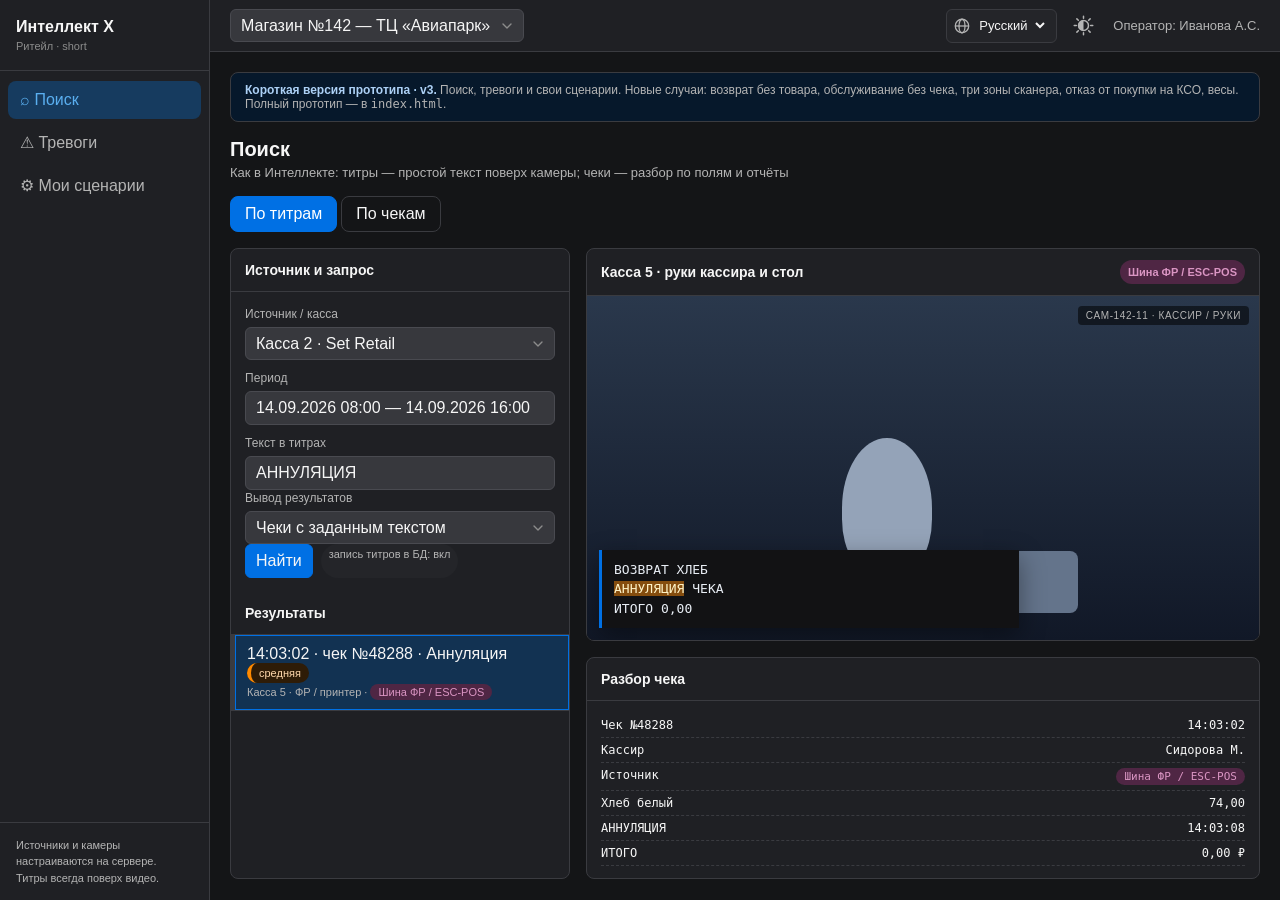
==== commit 4dfb4aa7: "1" ====
--- a/prototype/short_version.html
+++ b/prototype/short_version.html
@@ -222,102 +222,6 @@
       background: var(--toast-bg); color: var(--text); font-size: 13px; opacity: 0; transform: translateY(8px); transition: .2s;
     }
     .toast.show { opacity: 1; transform: none; }
-    /* ---- Scenario editor ---- */
-    .sc-layout { display: grid; grid-template-columns: 300px minmax(0, 1fr); gap: 16px; align-items: start; }
-    .sc-editor { display: grid; gap: 16px; min-width: 0; }
-    .sc-fs { border: 0; margin: 0; padding: 0; min-width: 0; display: grid; gap: 16px; }
-    .sc-small { padding: 3px 10px; font-size: 12px; }
-    .sc-sub-h { border-top: 1px solid var(--border); color: var(--muted); font-weight: 500; font-size: 12px; }
-    .sc-item-h { display: flex; justify-content: space-between; align-items: center; gap: 8px; }
-    .sc-formula-mini { font-family: Consolas, "Cascadia Mono", monospace; font-size: 11px; color: var(--muted); margin-top: 3px; }
-    .sc-ro { display: flex; justify-content: space-between; align-items: center; gap: 12px; margin: 0; }
-    .sc-head { display: grid; grid-template-columns: minmax(0, 1fr) 180px; gap: 10px; padding: 14px; }
-    .sc-hint { font-weight: 400; text-align: right; margin: 0; }
-    .sc-conds { padding: 14px 14px 10px; display: flex; flex-direction: column; }
-    .sc-cond { border: 1px solid var(--border); border-left: 3px solid var(--accent); border-radius: 8px; background: var(--surface); }
-    .sc-cond.neg { border-left-color: var(--danger); }
-    .sc-cond-h {
-      display: flex; align-items: center; gap: 10px; padding: 8px 10px;
-      background: var(--surface2); border-bottom: 1px solid var(--border); border-radius: 0 7px 0 0;
-    }
-    .sc-letter {
-      width: 24px; height: 24px; border-radius: 50%; flex-shrink: 0;
-      display: inline-flex; align-items: center; justify-content: center;
-      font-weight: 700; font-size: 12px; background: var(--accent); color: #fff;
-    }
-    .sc-cond.neg .sc-letter { background: var(--danger); }
-    .sc-cond-h .field { width: auto; padding: 4px 8px; }
-    .sc-start { font-size: 12px; color: var(--muted); }
-    .sc-x {
-      margin-left: auto; background: none; border: 0; color: var(--muted); cursor: pointer;
-      font-size: 16px; line-height: 1; padding: 2px 6px; border-radius: 4px;
-    }
-    .sc-x:hover:not(:disabled) { color: var(--danger); background: var(--surface2); }
-    .sc-ev {
-      display: grid; grid-template-columns: 104px minmax(150px, 1fr) minmax(170px, 1.3fr) minmax(150px, 1fr) 28px;
-      gap: 8px; align-items: center; padding: 8px 10px;
-    }
-    .sc-ev .field { padding: 6px 8px; min-width: 0; }
-    .sc-ev .mono { font-family: Consolas, "Cascadia Mono", monospace; }
-    .sc-ev .sc-x { margin: 0; }
-    .sc-or { display: flex; align-items: center; gap: 8px; padding: 0 10px; font-size: 11px; font-weight: 700; color: var(--warning); }
-    .sc-or::before, .sc-or::after { content: ""; height: 1px; background: var(--border); flex: 1; }
-    .sc-or::before { flex: 0 0 104px; }
-    .sc-cond-f { display: flex; gap: 16px; padding: 0 10px 8px 122px; }
-    .sc-link { background: none; border: 0; color: var(--accent); cursor: pointer; font-size: 12px; padding: 0; }
-    .sc-link:disabled { color: var(--muted); cursor: default; }
-    .sc-timer {
-      display: flex; flex-wrap: wrap; align-items: center; gap: 6px 8px; padding: 8px 10px;
-      border-top: 1px dashed var(--border); font-size: 12px; color: var(--muted);
-    }
-    .sc-timer .field { width: auto; padding: 4px 8px; }
-    .sc-timer input.field { width: 72px; }
-    .sc-timer b { color: var(--text); font-weight: 600; }
-    .sc-timer select.field, .sc-cond-h select.field { padding-right: 28px; background-position: right 6px center; font-size: 12px; }
-    .sc-fs:disabled .sc-x, .sc-fs:disabled .sc-cond-f, .sc-fs:disabled .sc-add { display: none; }
-    .sc-sep { width: 1px; height: 18px; background: var(--border); margin: 0 6px; }
-    .sc-and {
-      align-self: center; margin: 6px 0; font-size: 11px; font-weight: 700; letter-spacing: .04em;
-      padding: 2px 12px; border-radius: 10px; background: var(--surface2); border: 1px solid var(--border); color: var(--text);
-    }
-    .sc-add { padding: 0 14px 14px; }
-    .sc-timeline { padding: 10px 14px 4px; }
-    .sc-timeline svg { width: 100%; height: auto; display: block; }
-    .tl-grid { stroke: var(--border); stroke-width: 1; }
-    .tl-a { stroke: var(--accent); stroke-width: 1; stroke-dasharray: 2 3; }
-    .tl-tick { fill: var(--muted); font-size: 11px; }
-    .tl-label { fill: var(--text); font-size: 12px; }
-    .tl-letter { font-weight: 700; font-size: 12px; }
-    .tl-pos { fill: color-mix(in srgb, var(--accent) 22%, transparent); stroke: var(--accent); stroke-width: 1.2; }
-    .tl-neg { fill: color-mix(in srgb, var(--danger) 14%, transparent); stroke: var(--danger); stroke-width: 1.2; stroke-dasharray: 5 4; }
-    .tl-pt { fill: var(--accent); }
-    .tl-in { fill: var(--text); font-size: 11px; }
-    .tl-alarm { stroke: var(--warning); stroke-width: 2; stroke-dasharray: 4 3; }
-    .tl-alarm-t { fill: var(--warning); font-size: 11px; font-weight: 600; }
-    .sc-readable { padding: 12px 14px 14px; font-size: 13px; line-height: 1.65; border-top: 1px solid var(--border); }
-    .sc-readable ol { margin: 4px 0 8px 20px; }
-    .sc-readable .muted { color: var(--muted); }
-    .sc-formula {
-      display: inline-block; margin-top: 4px; padding: 5px 10px; border-radius: 6px;
-      font-family: Consolas, "Cascadia Mono", monospace; font-size: 12px; background: var(--surface2);
-    }
-    .sc-then { display: grid; grid-template-columns: repeat(auto-fit, minmax(190px, 1fr)); gap: 10px; padding: 14px; }
-    .sc-actions { padding: 12px 14px; }
-    .sc-test-row { display: grid; grid-template-columns: 90px minmax(0, 1fr) auto; gap: 10px; align-items: center; padding: 9px 14px; border-bottom: 1px solid var(--border); font-size: 12px; }
-    .sc-test-row .row { gap: 6px; }
-    @media (max-width: 1300px) {
-      .sc-ev { grid-template-columns: 104px minmax(0, 1fr) minmax(0, 1fr) 28px; }
-      .sc-ev > :nth-child(4) { grid-column: 2 / 4; }
-    }
-    @media (max-width: 1100px) {
-      .sc-layout, .sc-head { grid-template-columns: 1fr; }
-      .sc-ev { grid-template-columns: 1fr 28px; }
-      .sc-ev > * { grid-column: 1 / 2 !important; }
-      .sc-ev > .sc-x { grid-column: 2 / 3 !important; grid-row: 1; }
-      .sc-cond-f { padding-left: 10px; flex-wrap: wrap; }
-      .sc-or::before { flex: 1; }
-      .sc-hint { display: none; }
-    }
     @media (max-width: 1100px) {
       .workspace, .grid-2 { grid-template-columns: 1fr; }
       .sidebar { width: 64px; }
@@ -326,6 +230,7 @@
       .nav-item { justify-content: center; }
     }
   </style>
+  <link rel="stylesheet" href="scenario-editor.css">
   <link rel="stylesheet" href="../bridge.css">
 </head>
 <body>
@@ -503,94 +408,7 @@
       <section id="screen-scenarios" class="screen">
         <h1>Мои сценарии</h1>
         <p class="subtitle">Сценарий — это события системы (сработки объектов и строки титров), связанные логикой И / ИЛИ / НЕ и таймерами</p>
-        <div class="sc-layout">
-          <div class="panel">
-            <div class="panel-h">
-              <span>Мои сценарии</span>
-              <button type="button" class="btn btn-ghost sc-small" onclick="newScenario()">+ Новый</button>
-            </div>
-            <div id="scenario-list"></div>
-            <div class="panel-h sc-sub-h">Серверные шаблоны · только просмотр</div>
-            <div id="template-list"></div>
-          </div>
-
-          <div class="sc-editor">
-            <div id="sc-ro" class="note sc-ro hidden">
-              <span><strong>Серверный шаблон.</strong> Его правит администратор. Чтобы изменить под себя — создайте копию.</span>
-              <button type="button" class="btn btn-primary sc-small" onclick="copyTemplate()">Создать копию</button>
-            </div>
-
-            <fieldset id="sc-fs" class="sc-fs">
-              <div class="panel">
-                <div class="panel-h"><span id="scenario-form-title">Новый сценарий</span></div>
-                <div class="sc-head">
-                  <div class="form-group">
-                    <label>Название сценария</label>
-                    <input id="sc-name" class="field" placeholder="Например, аннуляция без покупателя" oninput="draft.name = this.value; renderSummary()">
-                  </div>
-                  <div class="form-group">
-                    <label>Статус</label>
-                    <select id="sc-on" class="field" onchange="draft.on = this.value === '1'"></select>
-                  </div>
-                </div>
-              </div>
-
-              <div class="panel">
-                <div class="panel-h">
-                  <span>Если — условия</span>
-                  <span class="meta sc-hint">Условия связаны «И». Внутри условия варианты — «ИЛИ». «НЕ произошло» — событие не наступило за время таймера.</span>
-                </div>
-                <div id="sc-conds" class="sc-conds"></div>
-                <div class="row sc-add">
-                  <button type="button" class="btn" onclick="addCond('obj')">+ И событие объекта</button>
-                  <button type="button" class="btn" onclick="addCond('cap')">+ И строка титров</button>
-                </div>
-              </div>
-
-              <div class="panel">
-                <div class="panel-h">Как сценарий срабатывает во времени</div>
-                <div id="sc-timeline" class="sc-timeline"></div>
-                <div id="sc-readable" class="sc-readable"></div>
-              </div>
-
-              <div class="panel">
-                <div class="panel-h">Тогда — создать тревогу</div>
-                <div class="sc-then">
-                  <div class="form-group">
-                    <label>Приоритет</label>
-                    <select id="sc-prio" class="field" onchange="draft.prio = this.value; renderSummary()"></select>
-                  </div>
-                  <div class="form-group">
-                    <label>Видео в карточке тревоги</label>
-                    <select id="sc-camera" class="field" onchange="draft.camera = this.value"></select>
-                  </div>
-                  <div class="form-group">
-                    <label>Не повторять чаще, сек</label>
-                    <input id="sc-cooldown" class="field" type="number" min="0" oninput="draft.cooldown = Number(this.value)">
-                  </div>
-                  <div class="form-group">
-                    <label>Когда сценарий работает</label>
-                    <select id="sc-schedule" class="field" onchange="draft.schedule = this.value; renderScenarios()"></select>
-                  </div>
-                </div>
-              </div>
-            </fieldset>
-
-            <div class="panel sc-actions">
-              <div class="row">
-                <button type="button" id="sc-save" class="btn btn-primary" onclick="saveScenario()">Сохранить</button>
-                <button type="button" class="btn" onclick="testScenario()">Проверить на архиве</button>
-                <button type="button" id="sc-reset" class="btn btn-ghost" onclick="resetScenario()">Отменить изменения</button>
-                <button type="button" id="sc-delete" class="btn btn-danger hidden" onclick="deleteScenario()">Удалить</button>
-              </div>
-            </div>
-
-            <div id="sc-test" class="panel hidden">
-              <div class="panel-h"><span id="sc-test-title"></span></div>
-              <div id="sc-test-body"></div>
-            </div>
-          </div>
-        </div>
+        <div id="scenario-editor"></div>
       </section>
     </div>
   </div>
@@ -598,6 +416,7 @@
   <div id="toast" class="toast"></div>
 
   <script src="i18n.js"></script>
+  <script src="scenario-editor.js"></script>
   <script>
     const sources = [
       { id: "pos-2", name: "Касса 2 · Set Retail", kind: "pos", badge: "Кассовое ПО", cls: "src-pos", cam: "CAM-142-09 · КАССИР / РУКИ", scene: "cashier", view: "Касса 2 · вид на кассира и руки" },
@@ -799,420 +618,6 @@
       document.getElementById("alert-why").textContent = t(a.why);
     }
 
-    /* ================= Scenario editor =================
-     * Scenario = conditions joined by AND.
-     * Condition = one or more system events joined by OR, may be negated (NOT = did not happen),
-     *             has a timer relative to an earlier condition and an optional repeat count.
-     * Event = object event (camera detector, sensor, mic, ACS, button) or a caption line (receipt text / any text).
-     */
-    const OBJ_TYPES = {
-      cam: { name: "Камера · детектор", short: "Камера", objects: [
-        "CAM-142-11 · Касса 5 · зона покупателя", "CAM-142-11 · Касса 5 · зона кассира",
-        "CAM-142-09 · Касса 2 · зона ленты", "CAM-142-09 · Касса 2 · зона сканера", "CAM-142-09 · Касса 2 · зона укладки",
-        "CAM-142-17 · КСО-2 · площадка", "CAM-142-12 · Зал · молочный стеллаж",
-        "CAM-142-21 · Склад · дверь 2", "CAM-142-01 · Вход / выход"
-      ], events: [
-        "Человек в зоне", "Зона пуста", "Человек в зоне дольше N сек", "Пересечение линии",
-        "Рука: вход и выход из зоны", "Движение руки к полке", "Наличные в зоне", "Товаров в зоне: 0", "Оставленный предмет"
-      ] },
-      sec: { name: "Охранный датчик", short: "Датчик", objects: ["Склад · дверь 2 · геркон", "Подсобка · ИК-датчик объёма", "Касса 5 · датчик денежного ящика"], events: ["Тревога", "Норма", "Вскрытие корпуса"] },
-      fire: { name: "Пожарный извещатель", short: "Пожарный извещатель", objects: ["Торговый зал · дымовой", "Склад · тепловой"], events: ["Пожар", "Внимание", "Неисправность"] },
-      mic: { name: "Микрофон · аудиоаналитика", short: "Микрофон", objects: ["Касса 5 · микрофон", "Склад · микрофон"], events: ["Крик", "Разбитие стекла", "Громкий звук"] },
-      door: { name: "СКУД · дверь / турникет", short: "СКУД", objects: ["Служебный вход", "Склад · ворота"], events: ["Проход по карте", "Дверь открыта без прохода", "Дверь удерживается открытой"] },
-      btn: { name: "Тревожная кнопка", short: "Тревожная кнопка", objects: ["Касса 5 · тревожная кнопка", "Касса 2 · тревожная кнопка"], events: ["Нажата"] }
-    };
-    const CAP_SOURCES = [{ id: "any", name: "Любой источник титров" }]
-      .concat(sources.map(s => ({ id: s.id, name: s.name })))
-      .concat([{ id: "wms", name: "Склад · произвольный текст (WMS)" }]);
-    const CAP_OPS = [["contains", "содержит"], ["starts", "начинается с"], ["equals", "совпадает с"], ["regex", "рег. выражение"]];
-    const TIME_MODES = [["after", "После события"], ["before", "До события"], ["around", "Рядом по времени (±)"], ["receipt", "В том же чеке"]];
-    const PRIOS = [["high", "высокая"], ["mid", "средняя"], ["low", "низкая"]];
-    const SCHEDULES = ["Всегда", "В часы работы магазина", "Только когда магазин закрыт"];
-    const COUNTS = [1, 2, 3, 4, 5, 10];
-
-    const EV = {
-      obj: (otype, obj, ev) => ({ kind: "obj", otype, obj, ev }),
-      cap: (src, op, text) => ({ kind: "cap", src, op, text })
-    };
-    function cond(alts, opts) {
-      return Object.assign({ neg: false, time: { mode: "after", sec: 10, ref: 0 }, count: 1, per: 5, alts }, opts || {});
-    }
-    function defaultEv(kind) {
-      return kind === "obj" ? EV.obj("cam", OBJ_TYPES.cam.objects[0], OBJ_TYPES.cam.events[0]) : EV.cap("any", "contains", "");
-    }
-    const clone = (o) => JSON.parse(JSON.stringify(o));
-    const esc = (s) => String(s == null ? "" : s).replace(/[&<>"']/g, c => ({ "&": "&amp;", "<": "&lt;", ">": "&gt;", '"': "&quot;", "'": "&#39;" }[c]));
-    const letter = (i) => String.fromCharCode(65 + i);
-    const opts = (list, cur) => list.map(([v, l]) => `<option value="${esc(v)}" ${String(v) === String(cur) ? "selected" : ""}>${esc(t(l))}</option>`).join("");
-
-    let editingScenario = null;
-    let viewingTemplate = null;
-    let scenarios = [
-      { id: 1, name: "Аннуляция или возврат без покупателя", prio: "high", on: true, cooldown: 60, camera: "auto", schedule: "Всегда", conds: [
-        cond([EV.cap("fr-5", "contains", "АННУЛЯЦИЯ"), EV.cap("fr-5", "contains", "ВОЗВРАТ")]),
-        cond([EV.obj("cam", "CAM-142-11 · Касса 5 · зона покупателя", "Человек в зоне")], { neg: true, time: { mode: "around", sec: 10, ref: 0 } })
-      ] },
-      { id: 2, name: "Коньяк у кассира Петрова", prio: "mid", on: true, cooldown: 0, camera: "auto", schedule: "Всегда", conds: [
-        cond([EV.cap("any", "contains", "КОНЬЯК")]),
-        cond([EV.cap("any", "contains", "КАССИР: ПЕТРОВ")], { time: { mode: "receipt", sec: 0, ref: 0 } })
-      ] },
-      { id: 3, name: "Склад: датчик двери и человек на камере", prio: "high", on: true, cooldown: 120, camera: "CAM-142-21 · Склад · дверь 2", schedule: "Только когда магазин закрыт", conds: [
-        cond([EV.obj("sec", "Склад · дверь 2 · геркон", "Тревога")]),
-        cond([EV.obj("cam", "CAM-142-21 · Склад · дверь 2", "Человек в зоне")], { time: { mode: "after", sec: 30, ref: 0 } })
-      ] },
-      { id: 4, name: "Наличные без оплаты в чеке", prio: "high", on: false, cooldown: 60, camera: "auto", schedule: "В часы работы магазина", conds: [
-        cond([EV.obj("cam", "CAM-142-11 · Касса 5 · зона кассира", "Наличные в зоне")]),
-        cond([EV.cap("fr-5", "regex", "ОПЛАТА НАЛ(ИЧНЫМИ)?")], { neg: true, time: { mode: "after", sec: 30, ref: 0 } })
-      ] }
-    ];
-    const templates = [
-      { id: "t1", name: "Пронос мимо сканера, 3 зоны", prio: "high", on: true, cooldown: 30, camera: "CAM-142-09 · Касса 2 · зона сканера", schedule: "В часы работы магазина", conds: [
-        cond([EV.obj("cam", "CAM-142-09 · Касса 2 · зона ленты", "Рука: вход и выход из зоны")]),
-        cond([EV.obj("cam", "CAM-142-09 · Касса 2 · зона сканера", "Рука: вход и выход из зоны")], { time: { mode: "after", sec: 3, ref: 0 } }),
-        cond([EV.cap("pos-2", "regex", "ДОБАВЛЕН|ЧЕСТНЫЙ ЗНАК")], { neg: true, time: { mode: "after", sec: 2, ref: 1 } }),
-        cond([EV.obj("cam", "CAM-142-09 · Касса 2 · зона укладки", "Рука: вход и выход из зоны")], { time: { mode: "after", sec: 4, ref: 1 } })
-      ] },
-      { id: "t2", name: "Быстрый набор у стеллажа", prio: "low", on: true, cooldown: 60, camera: "auto", schedule: "В часы работы магазина", conds: [
-        cond([EV.obj("cam", "CAM-142-12 · Зал · молочный стеллаж", "Движение руки к полке")], { count: 3, per: 5 })
-      ] },
-      { id: "t3", name: "Неоплата весового товара", prio: "high", on: true, cooldown: 0, camera: "auto", schedule: "В часы работы магазина", conds: [
-        cond([EV.cap("scale", "contains", "ШТРИХКОД ВЫДАН")]),
-        cond([EV.cap("any", "contains", "<штрихкод из A>")], { neg: true, time: { mode: "after", sec: 720, ref: 0 } })
-      ] },
-      { id: "t4", name: "Пожар или крик на складе и люди", prio: "high", on: true, cooldown: 300, camera: "CAM-142-21 · Склад · дверь 2", schedule: "Всегда", conds: [
-        cond([EV.obj("fire", "Склад · тепловой", "Пожар"), EV.obj("mic", "Склад · микрофон", "Крик")]),
-        cond([EV.obj("cam", "CAM-142-21 · Склад · дверь 2", "Человек в зоне")], { time: { mode: "around", sec: 60, ref: 0 } })
-      ] }
-    ];
-    function blankScenario() {
-      return { name: "", prio: "mid", on: true, cooldown: 60, camera: "auto", schedule: "Всегда", conds: [cond([defaultEv("cap")])] };
-    }
-    let draft = clone(scenarios[0]);
-    editingScenario = scenarios[0].id;
-
-    /* ---------- text helpers ---------- */
-    function opLabel(op) { return (CAP_OPS.find(o => o[0] === op) || CAP_OPS[0])[1]; }
-    function capSourceName(id) { return (CAP_SOURCES.find(s => s.id === id) || CAP_SOURCES[0]).name; }
-    function evText(e) {
-      if (e.kind === "obj") return `${esc(t(OBJ_TYPES[e.otype].short))} «${esc(t(e.obj))}»: <b>${esc(t(e.ev))}</b>`;
-      return `${esc(t("титры"))} «${esc(t(capSourceName(e.src)))}» ${esc(t(opLabel(e.op)))} <b>«${esc(e.text || "…")}»</b>`;
-    }
-    function evShort(e) {
-      return e.kind === "obj" ? t(e.ev) : `«${e.text || "…"}»`;
-    }
-    function timeText(c) {
-      const vars = { n: c.time.sec, r: letter(c.time.ref) };
-      if (c.time.mode === "after") return t("в течение {n} сек после {r}", vars);
-      if (c.time.mode === "before") return t("не раньше чем за {n} сек до {r}", vars);
-      if (c.time.mode === "around") return t("в пределах ±{n} сек от {r}", vars);
-      return t("в том же чеке, что и {r}", vars);
-    }
-    function timeShort(c) {
-      const r = letter(c.time.ref), n = c.time.sec;
-      if (c.time.mode === "after") return `${r}+${n}${t("с")}`;
-      if (c.time.mode === "before") return `${r}−${n}${t("с")}`;
-      if (c.time.mode === "around") return `${r}±${n}${t("с")}`;
-      return t("чек {r}", { r });
-    }
-    function condToken(c, i) {
-      const L = letter(i);
-      let tok = c.alts.length > 1 ? "(" + c.alts.map((_, j) => L + (j + 1)).join(" " + t("ИЛИ") + " ") + ")" : L;
-      if (c.count > 1 && !c.neg) tok += ` ×${c.count}/${c.per}${t("с")}`;
-      if (i > 0) tok += ` [${timeShort(c)}]`;
-      return (c.neg ? t("НЕ") + " " : "") + tok;
-    }
-    function formula(s) { return s.conds.map(condToken).join(" " + t("И") + " "); }
-
-    /* ---------- list ---------- */
-    function renderScenarios() {
-      const item = (s, isTpl) => {
-        const active = isTpl ? viewingTemplate === s.id : (!viewingTemplate && editingScenario === s.id);
-        const click = isTpl ? `openTemplate('${s.id}')` : `editScenario(${s.id})`;
-        const state = isTpl ? "🔒 " + t("сервер") : (s.on ? t("включён") : t("выключен"));
-        return `<div class="scenario-item ${active ? "active" : ""}" onclick="${click}">
-          <div class="sc-item-h"><span>${esc(t(s.name))}</span><span class="chip prio-${s.prio}">${prioLabel(s.prio)}</span></div>
-          <div class="sc-formula-mini">${esc(formula(s))}</div>
-          <div class="meta">${esc(state)} · ${esc(t(s.schedule))}</div>
-        </div>`;
-      };
-      document.getElementById("scenario-list").innerHTML =
-        scenarios.map(s => item(s, false)).join("") || `<div class="result-item"><div class="meta">${t("Пока нет своих сценариев")}</div></div>`;
-      document.getElementById("template-list").innerHTML = templates.map(s => item(s, true)).join("");
-    }
-
-    /* ---------- editor ---------- */
-    function renderEditor() {
-      const ro = !!viewingTemplate;
-      document.getElementById("scenario-form-title").textContent =
-        ro ? t("Серверный шаблон") : editingScenario ? t("Редактирование") : t("Новый сценарий");
-      document.getElementById("sc-ro").classList.toggle("hidden", !ro);
-      document.getElementById("sc-fs").disabled = ro;
-      document.getElementById("sc-save").classList.toggle("hidden", ro);
-      document.getElementById("sc-reset").classList.toggle("hidden", ro);
-      document.getElementById("sc-delete").classList.toggle("hidden", ro || !editingScenario);
-      document.getElementById("sc-name").value = ro ? t(draft.name) : draft.name;
-      document.getElementById("sc-on").innerHTML = opts([["1", "Включён"], ["0", "Выключен"]], draft.on ? "1" : "0");
-      document.getElementById("sc-prio").innerHTML = opts(PRIOS, draft.prio);
-      const cams = OBJ_TYPES.cam.objects.map(o => [o, o]);
-      document.getElementById("sc-camera").innerHTML = opts([["auto", "Авто — камера из условий"]].concat(cams), draft.camera);
-      document.getElementById("sc-cooldown").value = draft.cooldown;
-      document.getElementById("sc-schedule").innerHTML = opts(SCHEDULES.map(s => [s, s]), draft.schedule);
-      document.getElementById("sc-test").classList.add("hidden");
-      renderConds();
-    }
-
-    function evHtml(e, i, j, canDel) {
-      const kind = `<select class="field" title="${esc(t("Тип события"))}" onchange="setKind(${i},${j},this.value)">${opts([["obj", "Объект"], ["cap", "Титры"]], e.kind)}</select>`;
-      const del = canDel ? `<button type="button" class="sc-x" title="${esc(t("Убрать вариант"))}" onclick="removeAlt(${i},${j})">×</button>` : "<span></span>";
-      if (e.kind === "obj") {
-        const ot = OBJ_TYPES[e.otype];
-        return `<div class="sc-ev">${kind}
-          <select class="field" title="${esc(t("Тип объекта"))}" onchange="setEv(${i},${j},'otype',this.value)">${opts(Object.keys(OBJ_TYPES).map(k => [k, OBJ_TYPES[k].name]), e.otype)}</select>
-          <select class="field" title="${esc(t("Объект"))}" onchange="setEv(${i},${j},'obj',this.value)">${opts(ot.objects.map(o => [o, o]), e.obj)}</select>
-          <select class="field" title="${esc(t("Событие"))}" onchange="setEv(${i},${j},'ev',this.value)">${opts(ot.events.map(o => [o, o]), e.ev)}</select>
-          ${del}</div>`;
-      }
-      const ph = e.op === "regex" ? t("например, ВОЗВРАТ|АННУЛ") : t("текст строки, например АННУЛЯЦИЯ");
-      return `<div class="sc-ev">${kind}
-        <select class="field" title="${esc(t("Источник титров"))}" onchange="setEv(${i},${j},'src',this.value)">${opts(CAP_SOURCES.map(s => [s.id, s.name]), e.src)}</select>
-        <select class="field" title="${esc(t("Как искать"))}" onchange="setEv(${i},${j},'op',this.value)">${opts(CAP_OPS, e.op)}</select>
-        <input class="field mono" value="${esc(e.text)}" placeholder="${esc(ph)}" oninput="setEv(${i},${j},'text',this.value,true)">
-        ${del}</div>`;
-    }
-
-    function condHtml(c, i) {
-      const L = letter(i);
-      const head = i === 0
-        ? `<span class="sc-start">${t("Произошло · стартовое событие, от него считаются таймеры")}</span>`
-        : `<select class="field" onchange="setNeg(${i},this.value)">${opts([["0", "Произошло"], ["1", "НЕ произошло"]], c.neg ? "1" : "0")}</select>`;
-      const delCond = draft.conds.length > 1
-        ? `<button type="button" class="sc-x" title="${esc(t("Удалить условие"))}" onclick="removeCond(${i})">×</button>` : "";
-      const events = c.alts.map((e, j) =>
-        (j ? `<div class="sc-or">${t("ИЛИ")}</div>` : "") + evHtml(e, i, j, c.alts.length > 1)).join("");
-
-      let timer = `<span>⏱</span>`;
-      if (i > 0) {
-        const refs = opts(draft.conds.slice(0, i).map((_, k) => [k, letter(k)]), c.time.ref);
-        const sec = `<input class="field" type="number" min="1" value="${c.time.sec}" oninput="setTime(${i},'sec',this.value,true)">`;
-        const ref = `<select class="field" onchange="setTime(${i},'ref',this.value)">${refs}</select>`;
-        timer += `<b>${t("Таймер:")}</b><select class="field" onchange="setTime(${i},'mode',this.value)">${opts(TIME_MODES, c.time.mode)}</select>`;
-        if (c.time.mode === "after") timer += `<span>${t("в течение")}</span>${sec}<span>${t("сек после")}</span>${ref}`;
-        else if (c.time.mode === "before") timer += `<span>${t("не раньше чем за")}</span>${sec}<span>${t("сек до")}</span>${ref}`;
-        else if (c.time.mode === "around") timer += `<span>±</span>${sec}<span>${t("сек от")}</span>${ref}`;
-        else timer += `<span>${t("что и")}</span>${ref}`;
-      } else {
-        timer += `<b>${t("Таймер:")}</b><span>${t("нет — это точка отсчёта")}</span>`;
-      }
-      if (!c.neg) {
-        timer += `<span class="sc-sep"></span><b>${t("Сколько раз:")}</b><select class="field" onchange="setCond(${i},'count',Number(this.value))">${opts(COUNTS.map(n => [n, n === 1 ? "1 раз" : "не менее " + n]), c.count)}</select>`;
-        if (c.count > 1) timer += `<span>${t("за")}</span><input class="field" type="number" min="1" value="${c.per}" oninput="setCond(${i},'per',Number(this.value),true)"><span>${t("сек")}</span>`;
-      }
-
-      return `<div class="sc-cond ${c.neg ? "neg" : ""}">
-        <div class="sc-cond-h"><span class="sc-letter">${L}</span>${head}${delCond}</div>
-        ${events}
-        <div class="sc-cond-f">
-          <button type="button" class="sc-link" onclick="addAlt(${i},'obj')">${t("+ ИЛИ событие объекта")}</button>
-          <button type="button" class="sc-link" onclick="addAlt(${i},'cap')">${t("+ ИЛИ строка титров")}</button>
-        </div>
-        <div class="sc-timer">${timer}</div>
-      </div>`;
-    }
-
-    function renderConds() {
-      document.getElementById("sc-conds").innerHTML = draft.conds
-        .map((c, i) => (i ? `<div class="sc-and">${t("И")}</div>` : "") + condHtml(c, i)).join("");
-      renderSummary();
-    }
-
-    /* ---------- mutations ---------- */
-    function setCond(i, key, val, soft) { draft.conds[i][key] = val; soft ? renderSummary() : renderConds(); }
-    function setNeg(i, val) { draft.conds[i].neg = val === "1"; if (draft.conds[i].neg) draft.conds[i].count = 1; renderConds(); }
-    function setTime(i, key, val, soft) {
-      draft.conds[i].time[key] = key === "mode" ? val : Number(val);
-      if (key === "mode" && val !== "receipt" && !draft.conds[i].time.sec) draft.conds[i].time.sec = 10;
-      soft ? renderSummary() : renderConds();
-    }
-    function setEv(i, j, key, val, soft) {
-      const e = draft.conds[i].alts[j];
-      e[key] = val;
-      if (key === "otype") { e.obj = OBJ_TYPES[val].objects[0]; e.ev = OBJ_TYPES[val].events[0]; }
-      soft ? renderSummary() : renderConds();
-    }
-    function setKind(i, j, kind) { draft.conds[i].alts[j] = defaultEv(kind); renderConds(); }
-    function addAlt(i, kind) { draft.conds[i].alts.push(defaultEv(kind)); renderConds(); }
-    function removeAlt(i, j) { draft.conds[i].alts.splice(j, 1); renderConds(); }
-    function addCond(kind) {
-      draft.conds.push(cond([defaultEv(kind)], { time: { mode: "after", sec: 10, ref: 0 } }));
-      renderConds();
-    }
-    function removeCond(i) {
-      draft.conds.splice(i, 1);
-      draft.conds.forEach((c, k) => {
-        if (c.time.ref === i) c.time.ref = Math.max(0, i - 1);
-        else if (c.time.ref > i) c.time.ref -= 1;
-        if (c.time.ref >= k) c.time.ref = 0;
-      });
-      draft.conds[0].neg = false;
-      renderConds();
-    }
-
-    /* ---------- timeline + readable ---------- */
-    function windows(s) {
-      const res = [];
-      s.conds.forEach((c, i) => {
-        if (i === 0) { res.push({ s: 0, e: c.count > 1 ? c.per : 0, p: 0 }); return; }
-        const r = res[c.time.ref] || res[0];
-        const pr = r.p, n = Number(c.time.sec) || 0;
-        let w;
-        if (c.time.mode === "after") w = { s: pr, e: pr + n };
-        else if (c.time.mode === "before") w = { s: pr - n, e: pr };
-        else if (c.time.mode === "around") w = { s: pr - n, e: pr + n };
-        else w = { s: Math.min(r.s, pr) - 5, e: Math.max(r.e, pr) + 15, receipt: true };
-        w.p = c.time.mode === "receipt" ? pr : w.e; // chained timers count from the latest moment of the reference
-        res.push(w);
-      });
-      return res;
-    }
-    function fmtSec(v) {
-      const a = Math.abs(v);
-      const txt = a >= 60 && a % 60 === 0 ? a / 60 + " " + t("мин") : a + " " + t("с");
-      return (v > 0 ? "+" : v < 0 ? "−" : "") + txt;
-    }
-    function renderTimeline() {
-      const ws = windows(draft);
-      let min = Math.min(0, ...ws.map(w => w.s)), max = Math.max(0, ...ws.map(w => w.e));
-      if (max - min < 10) { max = Math.max(max, min + 10); }
-      const pad = (max - min) * 0.06; min -= pad; max += pad;
-      const W = 820, X0 = 230, X1 = 800, top = 22, rowH = 34, rows = ws.length;
-      const x = v => X0 + (v - min) / (max - min) * (X1 - X0);
-      const H = top + rows * rowH + 30;
-      const steps = [1, 2, 5, 10, 15, 30, 60, 120, 300, 600, 1200];
-      const step = steps.find(s => (max - min) / s <= 8) || 1800;
-      let svg = `<svg viewBox="0 0 ${W} ${H}" role="img" aria-label="${esc(t("Временная шкала сценария"))}">`;
-      for (let v = Math.ceil(min / step) * step; v <= max; v += step) {
-        svg += `<line class="tl-grid" x1="${x(v)}" y1="${top - 6}" x2="${x(v)}" y2="${top + rows * rowH}"/>`;
-        svg += `<text class="tl-tick" x="${x(v)}" y="${H - 8}" text-anchor="middle">${v === 0 ? "A" : esc(fmtSec(v))}</text>`;
-      }
-      svg += `<line class="tl-a" x1="${x(0)}" y1="${top - 10}" x2="${x(0)}" y2="${top + rows * rowH}"/>`;
-      let alarm = null;
-      ws.forEach((w, i) => {
-        const c = draft.conds[i];
-        const y = top + i * rowH;
-        const label = evShort(c.alts[0]) + (c.alts.length > 1 ? " " + t("или ещё {n}", { n: c.alts.length - 1 }) : "");
-        const short = label.length > 28 ? label.slice(0, 27) + "…" : label;
-        svg += `<text class="tl-label" x="0" y="${y + 21}"><tspan class="tl-letter" style="fill:${c.neg ? "var(--danger)" : "var(--accent)"}">${letter(i)}${c.neg ? " " + esc(t("НЕ")) : ""}</tspan>  ${esc(short)}</text>`;
-        if (i === 0 && w.e === w.s) {
-          svg += `<circle class="tl-pt" cx="${x(0)}" cy="${y + 17}" r="6"/>`;
-        } else {
-          const x1 = x(w.s), x2 = Math.max(x(w.e), x1 + 4);
-          svg += `<rect class="${c.neg ? "tl-neg" : "tl-pos"}" x="${x1}" y="${y + 6}" width="${x2 - x1}" height="22" rx="4"/>`;
-          let inner = i === 0 ? t("≥{n} раз", { n: c.count }) : c.neg ? t("не было") : t("было");
-          if (i > 0 && c.count > 1 && !c.neg) inner += " ×" + c.count;
-          if (w.receipt) inner += " · " + t("тот же чек");
-          if (x2 - x1 > 46) svg += `<text class="tl-in" x="${(x1 + x2) / 2}" y="${y + 21}" text-anchor="middle">${esc(inner)}</text>`;
-          if (c.neg) alarm = Math.max(alarm == null ? -Infinity : alarm, w.e);
-        }
-      });
-      if (alarm != null) {
-        svg += `<line class="tl-alarm" x1="${x(alarm)}" y1="${top - 10}" x2="${x(alarm)}" y2="${top + rows * rowH}"/>`;
-        svg += `<text class="tl-alarm-t" x="${Math.min(x(alarm) + 4, W - 70)}" y="${top - 10}">${esc(t("решение"))}</text>`;
-      }
-      svg += "</svg>";
-      document.getElementById("sc-timeline").innerHTML = svg;
-      return alarm;
-    }
-    function renderSummary() {
-      const alarm = renderTimeline();
-      const name = draft.name || t("без названия");
-      const items = draft.conds.map((c, i) => {
-        const what = c.alts.map(evText).join(` <b>${esc(t("или"))}</b> `);
-        const rep = c.count > 1 && !c.neg ? ", " + t("не менее {n} раз за {p} сек", { n: c.count, p: c.per }) : "";
-        if (i === 0) return `<li><b>A</b> — ${esc(t("произошло"))}: ${what}${esc(rep)}</li>`;
-        const conj = c.neg ? t("И НЕ") : t("И");
-        const verb = c.neg ? t("не произошло") : t("произошло");
-        return `<li><b>${esc(conj)} ${letter(i)}</b> — ${esc(verb)}: ${what}${esc(rep)} — <i>${esc(timeText(c))}</i></li>`;
-      }).join("");
-      const when = alarm != null
-        ? t("Тревога ждёт окончания таймера «НЕ»: решение не позже чем через {n} после A, если запрещённое событие так и не наступило.", { n: fmtSec(alarm) })
-        : t("Тревога создаётся сразу, как только выполнены все условия в своих таймерах.");
-      document.getElementById("sc-readable").innerHTML = `
-        <div>${esc(t("Тревога"))} <b>«${esc(viewingTemplate ? t(name) : name)}»</b> (${esc(prioLabel(draft.prio))}), ${esc(t("если:"))}</div>
-        <ol>${items}</ol>
-        <div class="muted">${esc(when)}</div>
-        <div class="sc-formula">${esc(formula(draft))}</div>`;
-    }
-
-    /* ---------- actions ---------- */
-    function editScenario(id) {
-      editingScenario = id; viewingTemplate = null;
-      draft = clone(scenarios.find(s => s.id === id));
-      renderScenarios(); renderEditor();
-    }
-    function openTemplate(id) {
-      viewingTemplate = id; editingScenario = null;
-      draft = clone(templates.find(s => s.id === id));
-      renderScenarios(); renderEditor();
-    }
-    function newScenario() {
-      editingScenario = null; viewingTemplate = null;
-      draft = blankScenario();
-      renderScenarios(); renderEditor();
-      document.getElementById("sc-name").focus();
-    }
-    function copyTemplate() {
-      const tpl = templates.find(s => s.id === viewingTemplate);
-      draft = clone(tpl); delete draft.id;
-      draft.name = t(tpl.name) + " — " + t("копия");
-      viewingTemplate = null; editingScenario = null;
-      renderScenarios(); renderEditor();
-      toast(t("Копия шаблона создана — сохраните её"));
-    }
-    function resetScenario() {
-      if (editingScenario) editScenario(editingScenario); else newScenario();
-      toast(t("Изменения отменены"));
-    }
-    function saveScenario() {
-      if (viewingTemplate) return;
-      draft.name = draft.name.trim();
-      if (!draft.name) return toast(t("Укажите название"));
-      for (let i = 0; i < draft.conds.length; i++) {
-        if (draft.conds[i].alts.some(e => e.kind === "cap" && !String(e.text).trim()))
-          return toast(t("Условие {l}: укажите текст строки титров", { l: letter(i) }));
-      }
-      if (editingScenario) Object.assign(scenarios.find(s => s.id === editingScenario), clone(draft));
-      else { const id = Date.now(); scenarios.push(Object.assign(clone(draft), { id })); editingScenario = id; }
-      renderScenarios(); renderEditor();
-      toast(t("Сценарий сохранён"));
-    }
-    function deleteScenario() {
-      scenarios = scenarios.filter(s => s.id !== editingScenario);
-      if (scenarios[0]) editScenario(scenarios[0].id); else newScenario();
-      toast(t("Сценарий удалён"));
-    }
-    function testScenario() {
-      const ws = windows(draft);
-      const base = ["09:12:40", "11:47:03", "13:05:18", "15:31:56"];
-      const n = 1 + ((draft.conds.length + String(draft.name).length) % 3);
-      const rows = base.slice(0, n).map(time => {
-        const [h, m, s] = time.split(":").map(Number);
-        const parts = draft.conds.map((c, i) => {
-          if (c.neg) return `<span class="chip prio-high">${letter(i)} — ${esc(t("не было"))}</span>`;
-          const off = Math.round(i === 0 ? 0 : Math.max(0, ws[i].p));
-          const sec = h * 3600 + m * 60 + s + off;
-          const tt = [Math.floor(sec / 3600), Math.floor(sec % 3600 / 60), sec % 60].map(v => String(v).padStart(2, "0")).join(":");
-          return `<span class="chip">${letter(i)} ${tt}</span>`;
-        }).join("");
-        return `<div class="sc-test-row"><b>${time}</b><div class="row">${parts}</div>
-          <button type="button" class="btn btn-ghost sc-small" onclick="toast(t('Архив перемотан к моменту A'))">▶ ${esc(t("Видео"))}</button></div>`;
-      }).join("");
-      document.getElementById("sc-test-title").textContent =
-        t("Проверка на архиве · 14.09.2026, 08:00–16:00 · совпадений: {n}", { n });
-      document.getElementById("sc-test-body").innerHTML = rows;
-      document.getElementById("sc-test").classList.remove("hidden");
-      document.getElementById("sc-test").scrollIntoView({ behavior: "smooth", block: "nearest" });
-    }
-
     function showScreen(id) {
       document.querySelectorAll(".screen").forEach(s => s.classList.remove("active"));
       document.querySelectorAll(".nav-item").forEach(n => n.classList.remove("active"));
@@ -1247,11 +652,11 @@
       if (mode === "captions") runCaptionSearch(true);
       else runReceiptSearch(true);
       renderAlerts();
-      renderScenarios();
-      renderEditor();
+      ScenarioEditor.refresh();
     };
 
     RetailI18n.bindChrome();
+    ScenarioEditor.mount(document.getElementById("scenario-editor"), { toast });
   </script>
 </body>
 </html>
--- a/prototype/scenario-editor.css
+++ b/prototype/scenario-editor.css
@@ -0,0 +1,175 @@
+/* Scenario editor — shared by index.html and short_version.html.
+ * Load BEFORE ../bridge.css: base controls are :where()-scoped (specificity 0-1-0),
+ * so the ONE PSIM ladders in bridge.css win by source order. */
+
+/* ---- base controls (both prototypes) ---- */
+:where(.sce) .field {
+  width: 100%; min-width: 0; font: inherit; font-size: 13px;
+  background: var(--surface2); border: 1px solid var(--border); color: var(--text);
+  border-radius: 6px; padding: 7px 10px;
+}
+:where(.sce) .btn { font: inherit; font-size: 13px; cursor: pointer; border-radius: 6px; padding: 7px 12px; border: 1px solid var(--border); background: var(--surface2); color: var(--text); }
+:where(.sce) .btn-primary { background: var(--accent); border-color: var(--accent); color: #fff; }
+:where(.sce) .btn-ghost { background: transparent; }
+:where(.sce) .btn-danger { background: transparent; color: var(--danger); border-color: var(--danger); }
+:where(.sce) .chip { display: inline-flex; align-items: center; gap: 4px; font-size: 11px; padding: 3px 8px; border-radius: 12px; background: var(--surface2); color: var(--muted); white-space: nowrap; }
+:where(.sce) .chip.prio-high { background: var(--prio-high-bg, rgba(239,68,68,.16)); color: var(--prio-high-text, #fecaca); }
+:where(.sce) .chip.prio-mid { background: var(--prio-mid-bg, rgba(245,158,11,.16)); color: var(--prio-mid-text, #fde68a); }
+:where(.sce) .chip.prio-low { background: var(--prio-low-bg, rgba(59,130,246,.16)); color: var(--prio-low-text, #bfdbfe); }
+
+.sce { font-size: 13px; color: var(--text); }
+.sce .sce-hidden { display: none !important; }
+.sce-panel { background: var(--surface); border: 1px solid var(--border); border-radius: 10px; overflow: hidden; }
+.sce-ph {
+  display: flex; justify-content: space-between; align-items: center; gap: 10px;
+  padding: 11px 14px; border-bottom: 1px solid var(--border); font-size: 13px; font-weight: 600;
+}
+.sce-meta { color: var(--muted); font-size: 11px; font-weight: 400; }
+.sce-muted { color: var(--muted); }
+.sce-row { display: flex; gap: 8px; flex-wrap: wrap; align-items: center; }
+.sce-fg label { display: block; font-size: 11px; color: var(--muted); margin-bottom: 5px; }
+.sce-note {
+  background: var(--note-bg, rgba(59,130,246,.1)); border: 1px solid var(--border); border-radius: 8px;
+  padding: 10px 14px; font-size: 12px; color: var(--muted);
+}
+.sce-note strong { color: var(--note-strong, var(--accent)); }
+
+/* ---- layout ---- */
+.sce-layout { display: grid; grid-template-columns: 300px minmax(0, 1fr); gap: 16px; align-items: start; }
+.sce-editor { display: grid; gap: 16px; min-width: 0; }
+.sce-fs { border: 0; margin: 0; padding: 0; min-width: 0; display: grid; gap: 16px; }
+.sce-small { padding: 3px 10px !important; font-size: 12px !important; }
+.sce-sub-h { border-top: 1px solid var(--border); color: var(--muted); font-weight: 500; font-size: 12px; }
+.sce-ro { display: flex; justify-content: space-between; align-items: center; gap: 12px; }
+
+/* ---- list ---- */
+.sce-item {
+  display: block; width: 100%; text-align: left; font: inherit; color: var(--text);
+  background: transparent; border: 0; border-bottom: 1px solid var(--border);
+  padding: 10px 12px; cursor: pointer;
+}
+.sce-item:hover, .sce-item.active { background: var(--surface2); }
+.sce-item.active { box-shadow: inset 3px 0 0 var(--accent); }
+.sce-item:focus-visible { outline: 2px solid var(--accent); outline-offset: -2px; }
+.sce-item > span { display: block; }
+.sce-item-h { display: flex !important; justify-content: space-between; align-items: center; gap: 8px; font-size: 14px; }
+.sce-formula-mini { font-family: Consolas, "Cascadia Mono", monospace; font-size: 11px; color: var(--muted); margin-top: 3px; }
+.sce-empty { padding: 12px; color: var(--muted); font-size: 12px; }
+
+/* ---- head / conditions ---- */
+.sce-head { display: grid; grid-template-columns: minmax(0, 1fr) 180px; gap: 10px; padding: 14px; }
+.sce-hint { text-align: right; max-width: 70%; }
+.sce-conds { padding: 14px 14px 10px; display: flex; flex-direction: column; }
+.sce-cond { border: 1px solid var(--border); border-left: 3px solid var(--accent); border-radius: 8px; background: var(--surface); }
+.sce-cond.neg { border-left-color: var(--danger); }
+.sce-cond-h { display: flex; align-items: center; gap: 10px; padding: 8px 10px; background: var(--surface2); border-bottom: 1px solid var(--border); border-radius: 0 7px 0 0; }
+.sce-letter {
+  width: 24px; height: 24px; border-radius: 50%; flex-shrink: 0;
+  display: inline-flex; align-items: center; justify-content: center;
+  font-weight: 700; font-size: 12px; background: var(--accent); color: #fff;
+}
+.sce-cond.neg .sce-letter { background: var(--danger); }
+.sce-start { font-size: 12px; color: var(--muted); }
+.sce .sce-cond-h .field, .sce .sce-timer .field { width: auto; padding: 4px 28px 4px 8px; font-size: 12px; background-position: right 6px center; }
+.sce .sce-timer input.field { width: 72px; padding-right: 8px; }
+.sce-x {
+  margin-left: auto; background: none; border: 0; color: var(--muted); cursor: pointer;
+  font-size: 16px; line-height: 1; padding: 2px 6px; border-radius: 4px;
+}
+.sce-x:hover:not(:disabled) { color: var(--danger); background: var(--surface2); }
+.sce-ev {
+  display: grid; grid-template-columns: 104px minmax(150px, 1fr) minmax(170px, 1.3fr) minmax(150px, 1fr) 28px;
+  gap: 8px; align-items: center; padding: 8px 10px 4px;
+}
+.sce .sce-ev .field { padding-top: 6px; padding-bottom: 6px; }
+.sce .sce-mono { font-family: Consolas, "Cascadia Mono", monospace; }
+.sce-ev .sce-x, .sce-extra .sce-x { margin: 0; }
+.sce-extra {
+  display: flex; flex-wrap: wrap; align-items: center; gap: 6px 8px;
+  margin: 2px 10px 4px 122px; padding: 6px 8px; border-radius: 6px;
+  background: var(--surface2); font-size: 12px; color: var(--muted);
+}
+.sce .sce-extra .field { width: auto; padding: 4px 8px; font-size: 12px; }
+.sce .sce-extra select.field { padding-right: 28px; background-position: right 6px center; }
+.sce .sce-extra input.sce-mono { flex: 1; min-width: 160px; }
+.sce .sce-extra .sce-op { min-width: 64px; }
+.sce-extra .sce-x { margin-left: auto; }
+.sce-tag { font-weight: 600; color: var(--text); }
+.sce-var-name { display: inline-flex; align-items: center; gap: 2px; font-family: Consolas, "Cascadia Mono", monospace; color: var(--text); }
+.sce .sce-var-name .field { width: 90px; font-family: inherit; }
+.sce-var {
+  font-family: Consolas, "Cascadia Mono", monospace; font-size: .95em;
+  color: var(--var-fg, color-mix(in srgb, var(--text) 45%, #a855f7));
+  background: color-mix(in srgb, #a855f7 16%, transparent); border-radius: 4px; padding: 0 3px;
+}
+.sce-ev-links { display: flex; flex-wrap: wrap; align-items: center; gap: 6px 14px; padding: 2px 10px 8px 122px; }
+.sce-avail { font-size: 11px; color: var(--muted); margin-left: 6px; }
+.sce-varchip {
+  font: inherit; font-family: Consolas, "Cascadia Mono", monospace; font-size: 11px; cursor: pointer;
+  border: 1px dashed color-mix(in srgb, #a855f7 60%, var(--border)); border-radius: 10px; padding: 1px 8px;
+  background: color-mix(in srgb, #a855f7 12%, transparent); color: var(--text);
+}
+.sce-varchip:hover { background: color-mix(in srgb, #a855f7 24%, transparent); }
+.sce-or { display: flex; align-items: center; gap: 8px; padding: 0 10px; font-size: 11px; font-weight: 700; color: var(--warning); }
+.sce-or::before, .sce-or::after { content: ""; height: 1px; background: var(--border); flex: 1; }
+.sce-or::before { flex: 0 0 104px; }
+.sce-cond-f { display: flex; gap: 16px; padding: 4px 10px 8px; border-top: 1px solid var(--border); }
+.sce-link { background: none; border: 0; color: var(--accent); cursor: pointer; font: inherit; font-size: 12px; padding: 0; }
+.sce-timer {
+  display: flex; flex-wrap: wrap; align-items: center; gap: 6px 8px; padding: 8px 10px;
+  border-top: 1px dashed var(--border); font-size: 12px; color: var(--muted);
+}
+.sce-timer b { color: var(--text); font-weight: 600; }
+.sce-sep { width: 1px; height: 18px; background: var(--border); margin: 0 6px; }
+.sce-and {
+  align-self: center; margin: 6px 0; font-size: 11px; font-weight: 700; letter-spacing: .04em;
+  padding: 2px 12px; border-radius: 10px; background: var(--surface2); border: 1px solid var(--border); color: var(--text);
+}
+.sce-add { padding: 0 14px 14px; }
+.sce-fs:disabled .sce-x, .sce-fs:disabled .sce-cond-f, .sce-fs:disabled .sce-add, .sce-fs:disabled .sce-ev-links { display: none; }
+
+/* ---- timeline / readable ---- */
+.sce-timeline { padding: 10px 14px 4px; }
+.sce-timeline svg { width: 100%; height: auto; display: block; }
+.sce .tl-grid { stroke: var(--border); stroke-width: 1; }
+.sce .tl-a { stroke: var(--accent); stroke-width: 1; stroke-dasharray: 2 3; }
+.sce .tl-tick { fill: var(--muted); font-size: 11px; }
+.sce .tl-label { fill: var(--text); font-size: 12px; }
+.sce .tl-letter { font-weight: 700; fill: var(--accent); }
+.sce .tl-letter.neg { fill: var(--danger); }
+.sce .tl-pos { fill: color-mix(in srgb, var(--accent) 22%, transparent); stroke: var(--accent); stroke-width: 1.2; }
+.sce .tl-neg { fill: color-mix(in srgb, var(--danger) 14%, transparent); stroke: var(--danger); stroke-width: 1.2; stroke-dasharray: 5 4; }
+.sce .tl-pt { fill: var(--accent); }
+.sce .tl-in { fill: var(--text); font-size: 11px; }
+.sce .tl-alarm { stroke: var(--warning); stroke-width: 2; stroke-dasharray: 4 3; }
+.sce .tl-alarm-t { fill: var(--warning); font-size: 11px; font-weight: 600; }
+.sce-readable { padding: 12px 14px 14px; font-size: 13px; line-height: 1.65; border-top: 1px solid var(--border); }
+.sce-readable ol { margin: 4px 0 8px 20px; padding: 0; }
+.sce-readable code { font-family: Consolas, "Cascadia Mono", monospace; font-size: 12px; }
+.sce-warn { margin-top: 6px; color: var(--warning); }
+.sce-formula {
+  display: inline-block; margin-top: 6px; padding: 5px 10px; border-radius: 6px;
+  font-family: Consolas, "Cascadia Mono", monospace; font-size: 12px; background: var(--surface2);
+}
+
+/* ---- then / actions / test ---- */
+.sce-then { display: grid; grid-template-columns: repeat(auto-fit, minmax(190px, 1fr)); gap: 10px; padding: 14px; }
+.sce-actions { padding: 12px 14px; }
+.sce-test-row { display: grid; grid-template-columns: 90px minmax(0, 1fr) auto; gap: 10px; align-items: center; padding: 9px 14px; border-bottom: 1px solid var(--border); font-size: 12px; }
+.sce-test-row .sce-row { gap: 6px; }
+
+@media (max-width: 1300px) {
+  .sce-ev { grid-template-columns: 104px minmax(0, 1fr) minmax(0, 1fr) 28px; }
+  .sce-ev > :nth-child(4) { grid-column: 2 / 4; }
+}
+@media (max-width: 1100px) {
+  .sce-layout, .sce-head { grid-template-columns: 1fr; }
+  .sce-ev { grid-template-columns: 1fr 28px; }
+  .sce-ev > * { grid-column: 1 / 2 !important; }
+  .sce-ev > .sce-x { grid-column: 2 / 3 !important; grid-row: 1; }
+  .sce-extra, .sce-ev-links { margin-left: 10px; padding-left: 8px; }
+  .sce-ev-links { padding-left: 10px; margin-left: 0; }
+  .sce-or::before { flex: 1; }
+  .sce-hint { display: none; }
+  .sce-test-row { grid-template-columns: 1fr; }
+}
